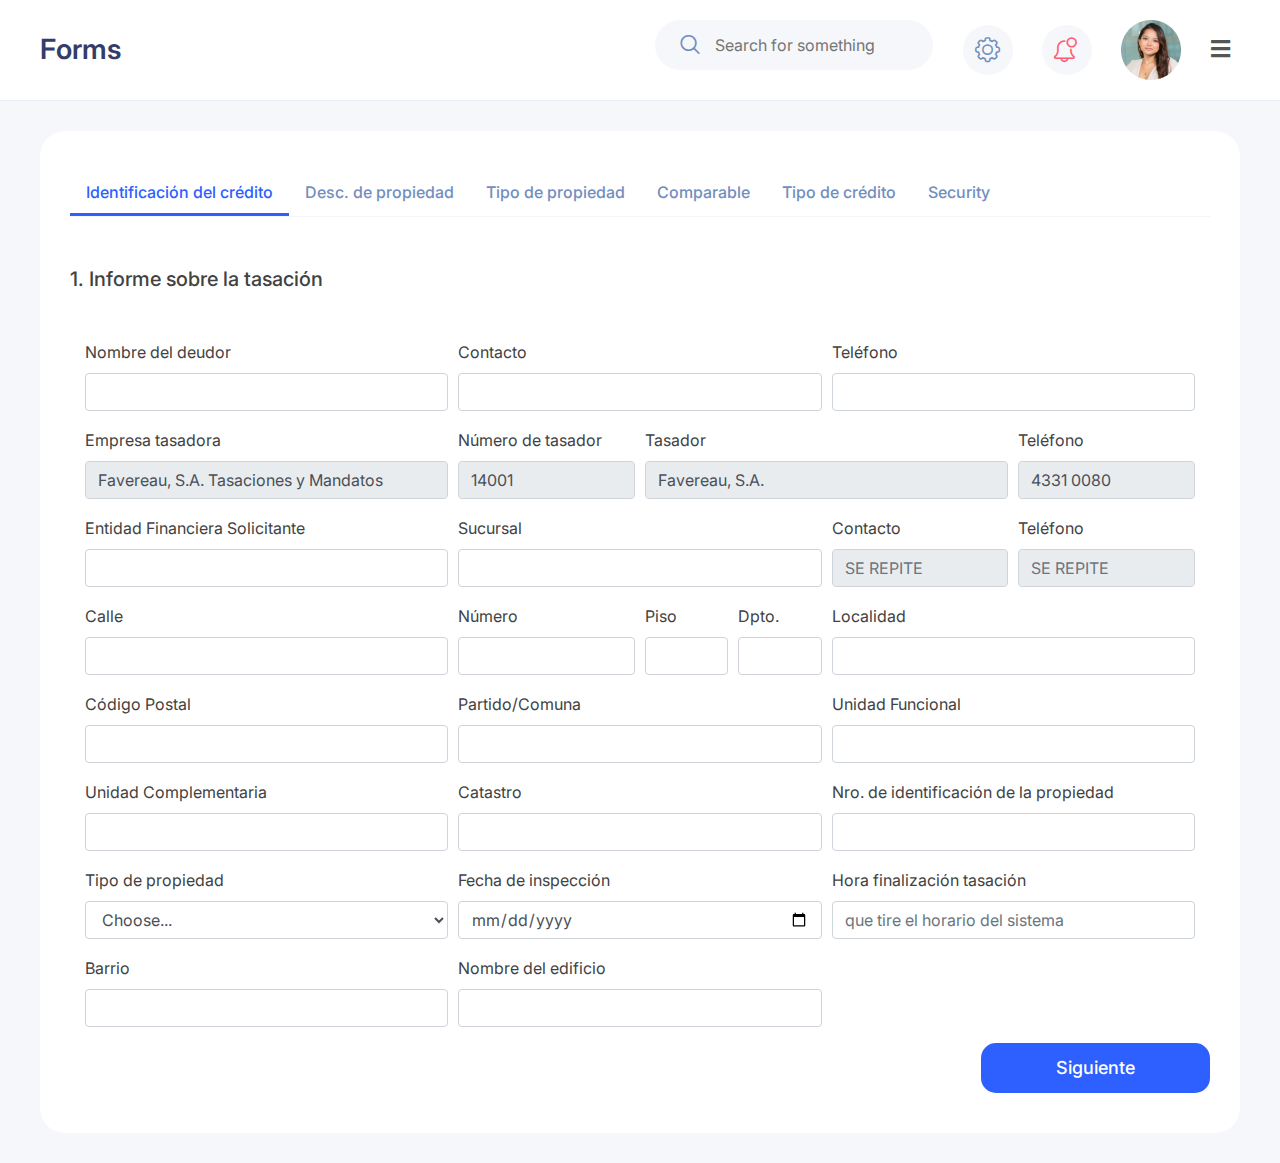
==== forms.html @ 83edbb3b "first commit" ====
<!DOCTYPE html>
<html lang="en">
  <head>
    <meta charset="UTF-8" />
    <meta http-equiv="X-UA-Compatible" content="IE=edge" />
    <meta name="viewport" content="width=device-width, initial-scale=1.0" />
    <title>SoftBank - Html Dashboard</title>
    <!-- favicon -->
    <link rel="shortcut icon" href="images/favicon.png" type="image/x-icon" />
    <!-- google fonts -->
    <link
      href="https://fonts.googleapis.com/css2?family=Inter:wght@400;500;600;700&display=swap"
      rel="stylesheet"
    />
    <!-- bootsrtap css -->
    <link rel="stylesheet" href="css/bootstrap.min.css" />
    <!-- all css -->
    <link rel="stylesheet" href="css/all.css" />
    <!-- flaticon css -->
    <link rel="stylesheet" href="css/flaticon.css" />
    <!-- slick css -->
    <link rel="stylesheet" href="css/slick.css" />
    <!-- style css -->
    <link rel="stylesheet" href="css/style.css" />
    <!-- dark css -->
    <link rel="stylesheet" href="css/dark-mode.css" />
    <!-- responsive fonts -->
    <link rel="stylesheet" href="css/responsive.css" />
  </head>
  <body>
    <!-- left-sidebar start -->
    <aside>
      <div class="left-sidebar">
        <div class="logo-area">
          <div class="main-logo">
            <a href="index.html"
              ><img src="images/soft-bank.png" alt="images"
            /></a>
          </div>
        </div>
        <div class="sidebar-menu">
          <ul>
            <li>
              <a href="index.html">
                <i class="flaticon-home"></i>
                <span>Dashboard</span>
              </a>
            </li>
            <li>
              <a href="transaction.html">
                <i class="flaticon-money-transfer"></i>
                <span>Transactions</span>
              </a>
            </li>
            <li>
              <a href="account.html">
                <i class="flaticon-user"></i>
                <span>Accounts</span>
              </a>
            </li>
            <li>
              <a href="investment.html">
                <i class="flaticon-economic-investment"></i>
                <span>Investments</span>
              </a>
            </li>
            <li>
              <a href="credit-card.html">
                <i class="flaticon-credit-card"></i>
                <span>Credit Cards</span>
              </a>
            </li>
            <li>
              <a href="loan.html">
                <i class="flaticon-loan"></i>
                <span>Loans</span>
              </a>
            </li>
            <li>
              <a href="service.html">
                <i class="flaticon-service"></i>
                <span>Services</span>
              </a>
            </li>
            <li>
              <a href="#">
                <i class="flaticon-econometrics"></i>
                <span>My Privileges</span>
              </a>
            </li>
            <li class="active">
              <a href="#">
                <i class="flaticon-loan"></i>
                <span>Forms</span>
              </a>
            </li>
            <li>
              <a href="setting.html">
                <i class="flaticon-settings"></i>
                <span>Setting</span>
              </a>
            </li>
          </ul>
        </div>
      </div>
    </aside>
    <!-- left-sidebar end -->
    <!-- top-bar start -->
    <header>
      <div class="top-area">
        <div class="container-fluid">
          <div class="row">
            <div class="col-lg-6 col-md-3">
              <div class="top-heading">
                <h2>Forms</h2>
              </div>
            </div>
            <div class="col-lg-3 col-md-4">
              <div class="search-bar">
                <form action="#">
                  <button><i class="flaticon-magnifying-glass"></i></button>
                  <input type="text" placeholder="Search for something" />
                </form>
              </div>
            </div>
            <div class="col-lg-3 col-md-6">
              <div class="settings">
                <a href="#">
                  <i class="flaticon-settings-1"></i>
                </a>
              </div>
              <div class="notofication">
                <a href="#">
                  <i class="flaticon-notification"></i>
                </a>
              </div>
              <div class="profile">
                <a href="#">
                  <img src="images/profile.png" alt="images" />
                </a>
              </div>
            </div>
          </div>
        </div>
        <div class="toogle-bar">
          <span id="toggle"><i class="fas fa-bars"></i></span>
        </div>
      </div>
    </header>
    <!-- top-bar end -->
    <!-- main-content start -->
    <div class="main-content">
      <div class="setting-content">
        <div class="container-fluid">
          <div class="row">
            <div class="col-lg-12">
              <div class="settings-tab">
                <ul class="nav nav-pills" id="pills-tab" role="tablist">
                  <li class="nav-item" role="presentation">
                    <a
                      class="nav-link active"
                      id="credit-identification-tab"
                      data-toggle="pill"
                      href="#credit-identification"
                      role="tab"
                      aria-controls="credit-identification"
                      aria-selected="true"
                      >Identificación del crédito</a
                    >
                  </li>
                  <li class="nav-item" role="presentation">
                    <a
                      class="nav-link"
                      id="property-desc-tab"
                      data-toggle="pill"
                      href="#property-desc"
                      role="tab"
                      aria-controls="property-desc"
                      aria-selected="false"
                      >Desc. de propiedad</a
                    >
                  </li>
                  <li class="nav-item" role="presentation">
                    <a
                      class="nav-link"
                      id="property-type-tab"
                      data-toggle="pill"
                      href="#property-type"
                      role="tab"
                      aria-controls="property-type"
                      aria-selected="false"
                      >Tipo de propiedad</a
                    >
                  </li>
                  <li class="nav-item" role="presentation">
                    <a
                      class="nav-link"
                      id="comparable-tab"
                      data-toggle="pill"
                      href="#comparable"
                      role="tab"
                      aria-controls="comparable"
                      aria-selected="false"
                      >Comparable</a
                    >
                  </li>
                  <li class="nav-item" role="presentation">
                    <a
                      class="nav-link"
                      id="credit-type-tab"
                      data-toggle="pill"
                      href="#credit-type"
                      role="tab"
                      aria-controls="credit-type"
                      aria-selected="false"
                      >Tipo de crédito</a
                    >
                  </li>
                  <li class="nav-item" role="presentation">
                    <a
                      class="nav-link"
                      id="security-tab"
                      data-toggle="pill"
                      href="#security"
                      role="tab"
                      aria-controls="security"
                      aria-selected="false"
                      >Security</a
                    >
                  </li>
                </ul>
                <!-- <div class="tab-content" id="pills-tabContent">
                  <form>
                   

                  
                  </form> -->
                <!-- </div> -->
                <div class="tab-content" id="pills-tabContent">
                  <!-- PRIMERO -->
                  <div
                    class="tab-pane fade show active"
                    id="credit-identification"
                    role="tabpanel"
                    aria-labelledby="credit-identification-tab"
                  >
                    <section>
                      <h5 class="text-sm-left">1. Informe sobre la tasación</h5>
                      <div class="container mt-5">
                        <div class="form-row">
                          <div class="form-group col-md-4">
                            <label for="nombreDeudor">Nombre del deudor</label>
                            <input
                              type="text"
                              class="form-control"
                              id="nombreDeudor"
                              placeholder=""
                            />
                          </div>
                          <div class="form-group col-md-4">
                            <label for="contactoDeudor">Contacto</label>
                            <input
                              type="text"
                              class="form-control"
                              id="contactoDeudor"
                              placeholder=""
                            />
                          </div>
                          <div class="form-group col-md-4">
                            <label for="telefonoDeudor">Teléfono</label>
                            <input
                              type="text"
                              class="form-control"
                              id="telefonoDeudor"
                              placeholder=""
                            />
                          </div>
                        </div>
                        <div class="form-row">
                          <div class="form-group col-md-4">
                            <label for="empresaTasadora"
                              >Empresa tasadora</label
                            >
                            <input
                              type="text"
                              class="form-control"
                              id="empresaTasadora"
                              value="Favereau, S.A. Tasaciones y Mandatos"
                              readonly
                            />
                          </div>
                          <div class="form-group col-md-2">
                            <label for="numeroTasador">Número de tasador</label>
                            <input
                              type="text"
                              class="form-control"
                              id="numeroTasador"
                              value="14001"
                              readonly
                            />
                          </div>
                          <div class="form-group col-md-4">
                            <label for="tasador">Tasador</label>
                            <input
                              type="text"
                              class="form-control"
                              id="tasador"
                              value="Favereau, S.A."
                              readonly
                            />
                          </div>
                          <div class="form-group col-md-2">
                            <label for="telefonoTasador">Teléfono</label>
                            <input
                              type="text"
                              class="form-control"
                              id="telefonoTasador"
                              value="4331 0080"
                              readonly
                            />
                          </div>
                        </div>
                        <div class="form-row">
                          <div class="form-group col-md-4">
                            <label for="entidadFinanciera"
                              >Entidad Financiera Solicitante</label
                            >
                            <input
                              type="text"
                              class="form-control"
                              id="entidadFinanciera"
                              placeholder=""
                            />
                          </div>
                          <div class="form-group col-md-4">
                            <label for="sucursal">Sucursal</label>
                            <input
                              type="text"
                              class="form-control"
                              id="sucursal"
                              placeholder=""
                            />
                          </div>
                          <div class="form-group col-md-2">
                            <label for="contactoSucursal">Contacto</label>
                            <input
                              type="text"
                              class="form-control"
                              id="contactoSucursal"
                              placeholder="SE REPITE"
                              readonly
                            />
                          </div>
                          <div class="form-group col-md-2">
                            <label for="telefonoSucursal">Teléfono</label>
                            <input
                              type="text"
                              class="form-control"
                              id="telefonoSucursal"
                              placeholder="SE REPITE"
                              readonly
                            />
                          </div>
                        </div>
                        <div class="form-row">
                          <div class="form-group col-md-4">
                            <label for="calle">Calle</label>
                            <input
                              type="text"
                              class="form-control"
                              id="calle"
                              placeholder=""
                            />
                          </div>
                          <div class="form-group col-md-2">
                            <label for="numero">Número</label>
                            <input
                              type="text"
                              class="form-control"
                              id="numero"
                              placeholder=""
                            />
                          </div>
                          <div class="form-group col-md-1">
                            <label for="piso">Piso</label>
                            <input
                              type="text"
                              class="form-control"
                              id="piso"
                              placeholder=""
                            />
                          </div>
                          <div class="form-group col-md-1">
                            <label for="dpto">Dpto.</label>
                            <input
                              type="text"
                              class="form-control"
                              id="dpto"
                              placeholder=""
                            />
                          </div>
                          <div class="form-group col-md-4">
                            <label for="localidad">Localidad</label>
                            <input
                              type="text"
                              class="form-control"
                              id="localidad"
                              placeholder=""
                            />
                          </div>
                        </div>
                        <div class="form-row">
                          <div class="form-group col-md-4">
                            <label for="codigoPostal">Código Postal</label>
                            <input
                              type="text"
                              class="form-control"
                              id="codigoPostal"
                              placeholder=""
                            />
                          </div>
                          <div class="form-group col-md-4">
                            <label for="partido">Partido/Comuna</label>
                            <input
                              type="text"
                              class="form-control"
                              id="partido"
                              placeholder=""
                            />
                          </div>
                          <div class="form-group col-md-4">
                            <label for="unidadFuncional"
                              >Unidad Funcional</label
                            >
                            <input
                              type="text"
                              class="form-control"
                              id="unidadFuncional"
                              placeholder=""
                            />
                          </div>
                        </div>
                        <div class="form-row">
                          <div class="form-group col-md-4">
                            <label for="unidadComplementaria"
                              >Unidad Complementaria</label
                            >
                            <input
                              type="text"
                              class="form-control"
                              id="unidadComplementaria"
                              placeholder=""
                            />
                          </div>
                          <div class="form-group col-md-4">
                            <label for="catastro">Catastro</label>
                            <input
                              type="text"
                              class="form-control"
                              id="catastro"
                              placeholder=""
                            />
                          </div>
                          <div class="form-group col-md-4">
                            <label for="idPropiedad"
                              >Nro. de identificación de la propiedad</label
                            >
                            <input
                              type="text"
                              class="form-control"
                              id="idPropiedad"
                              placeholder=""
                            />
                          </div>
                        </div>
                        <div class="form-row">
                          <div class="form-group col-md-4">
                            <label for="tipoPropiedad">Tipo de propiedad</label>
                            <select id="tipoPropiedad" class="form-control">
                              <option selected>Choose...</option>
                              <option>...</option>
                            </select>
                          </div>
                          <div class="form-group col-md-4">
                            <label for="fechaInspeccion"
                              >Fecha de inspección</label
                            >
                            <input
                              type="date"
                              class="form-control"
                              id="fechaInspeccion"
                            />
                          </div>
                          <div class="form-group col-md-4">
                            <label for="horaTasacion"
                              >Hora finalización tasación</label
                            >
                            <input
                              type="text"
                              class="form-control"
                              id="horaTasacion"
                              placeholder="que tire el horario del sistema"
                            />
                          </div>
                        </div>
                        <div class="form-row">
                          <div class="form-group col-md-4">
                            <label for="barrio">Barrio</label>
                            <input
                              type="text"
                              class="form-control"
                              id="barrio"
                              placeholder=""
                            />
                          </div>
                          <div class="form-group col-md-4">
                            <label for="nombreEdificio"
                              >Nombre del edificio</label
                            >
                            <input
                              type="text"
                              class="form-control"
                              id="nombreEdificio"
                              placeholder=""
                            />
                          </div>
                        </div>
                      </div>
                    </section>
                    <div class="save-button">
                      <button
                        type="button"
                        onclick="goToNextTab('property-desc')"
                      >
                        Siguiente
                      </button>
                    </div>
                  </div>

                  <!-- SEGUNDA -->
                  <div
                    class="tab-pane fade"
                    id="property-desc"
                    role="tabpanel"
                    aria-labelledby="property-desc-tab"
                  >
                    <section>
                      <div>
                        <h5 class="text-sm-left">
                          2. Descripción de la propiedad
                        </h5>
                        <div class="form-row">
                          <div class="form-group col-md-4">
                            <label for="tipoConstruccion"
                              >Tipo de construcción</label
                            >
                            <select id="tipoConstruccion" class="form-control">
                              <option selected>Choose...</option>
                              <option>...</option>
                            </select>
                          </div>
                          <div class="form-group col-md-4">
                            <label for="espacioHabitable"
                              >Espacio habitable</label
                            >
                            <input
                              type="text"
                              class="form-control"
                              id="espacioHabitable"
                              placeholder="SALE DEL FORMU"
                            />
                          </div>
                          <div class="form-group col-md-4">
                            <label for="anioConstruccion"
                              >Año de construcción</label
                            >
                            <input
                              type="text"
                              class="form-control"
                              id="anioConstruccion"
                              placeholder="SALE DEL FORMU"
                            />
                          </div>
                        </div>
                        <div class="form-row">
                          <div class="form-group col-md-4">
                            <label for="calidadUbicacion"
                              >Calidad de ubicación</label
                            >
                            <select id="calidadUbicacion" class="form-control">
                              <option selected>Choose...</option>
                              <option>...</option>
                            </select>
                          </div>
                          <div class="form-group col-md-4">
                            <label for="valorComercial">Valor comercial</label>
                            <input
                              type="text"
                              class="form-control"
                              id="valorComercial"
                              placeholder=""
                            />
                          </div>
                          <div class="form-group col-md-4">
                            <label for="impuestosMensuales"
                              >Promedio de impuestos inmobiliarios
                              mensuales</label
                            >
                            <input
                              type="text"
                              class="form-control"
                              id="impuestosMensuales"
                              placeholder=""
                            />
                          </div>
                        </div>
                        <div class="form-row">
                          <div class="form-group col-md-4">
                            <label for="tipoTecho">Tipo de techo</label>
                            <select id="tipoTecho" class="form-control">
                              <option selected>Choose...</option>
                              <option>...</option>
                            </select>
                          </div>
                          <div class="form-group col-md-2">
                            <label for="orientacion">Orientación</label>
                            <select id="orientacion" class="form-control">
                              <option selected>Choose...</option>
                              <option>...</option>
                            </select>
                          </div>
                          <div class="form-group col-md-2">
                            <label for="luminosidad">Luminosidad</label>
                            <select id="luminosidad" class="form-control">
                              <option selected>Choose...</option>
                              <option>...</option>
                            </select>
                          </div>
                          <div class="form-group col-md-4">
                            <label for="calidadConstruccion"
                              >Calidad de construcción</label
                            >
                            <input
                              type="text"
                              class="form-control"
                              id="calidadConstruccion"
                              placeholder=""
                            />
                          </div>
                        </div>
                        <div class="form-row">
                          <div class="form-group col-md-4">
                            <label for="estadoMantenimiento"
                              >Estado de mantenimiento</label
                            >
                            <input
                              type="text"
                              class="form-control"
                              id="estadoMantenimiento"
                              placeholder="SALE DEL FORMU"
                            />
                          </div>
                          <div class="form-group col-md-4">
                            <label for="detallesTerminacion"
                              >Detalles de terminación</label
                            >
                            <input
                              type="text"
                              class="form-control"
                              id="detallesTerminacion"
                              placeholder=""
                            />
                          </div>
                          <div class="form-group col-md-4">
                            <label for="estacionamiento">Estacionamiento</label>
                            <input
                              type="text"
                              class="form-control"
                              id="estacionamiento"
                              placeholder=""
                            />
                          </div>
                        </div>
                        <div class="form-row">
                          <div class="form-group col-md-4">
                            <label for="espaciosComerciales"
                              >Espacios comerciales</label
                            >
                            <select
                              id="espaciosComerciales"
                              class="form-control"
                            >
                              <option selected>Si</option>
                              <option>No</option>
                            </select>
                          </div>
                          <div class="form-group col-md-8">
                            <label for="descripcion">Descripción</label>
                            <input
                              type="text"
                              class="form-control"
                              id="descripcion"
                              placeholder=""
                            />
                          </div>
                        </div>
                        <div class="form-row">
                          <div class="form-group col-md-4">
                            <label>Ambientes</label>
                            <div class="form-check">
                              <input
                                class="form-check-input"
                                type="checkbox"
                                id="living"
                              />
                              <label class="form-check-label" for="living"
                                >Living</label
                              >
                            </div>
                            <div class="form-check">
                              <input
                                class="form-check-input"
                                type="checkbox"
                                id="comedor"
                              />
                              <label class="form-check-label" for="comedor"
                                >Comedor</label
                              >
                            </div>
                            <div class="form-check">
                              <input
                                class="form-check-input"
                                type="checkbox"
                                id="livingComedor"
                              />
                              <label
                                class="form-check-label"
                                for="livingComedor"
                                >Living-Comedor</label
                              >
                            </div>
                            <div class="form-check">
                              <input
                                class="form-check-input"
                                type="checkbox"
                                id="cocina"
                              />
                              <label class="form-check-label" for="cocina"
                                >Cocina</label
                              >
                            </div>
                            <div class="form-check">
                              <input
                                class="form-check-input"
                                type="checkbox"
                                id="escritorio"
                              />
                              <label class="form-check-label" for="escritorio"
                                >Escritorio</label
                              >
                            </div>
                            <div class="form-check">
                              <input
                                class="form-check-input"
                                type="checkbox"
                                id="estarIntimo"
                              />
                              <label class="form-check-label" for="estarIntimo"
                                >Estar íntimo</label
                              >
                            </div>
                            <div class="form-check">
                              <input
                                class="form-check-input"
                                type="checkbox"
                                id="playRoom"
                              />
                              <label class="form-check-label" for="playRoom"
                                >Play room</label
                              >
                            </div>
                            <div class="form-check">
                              <input
                                class="form-check-input"
                                type="checkbox"
                                id="lavadero"
                              />
                              <label class="form-check-label" for="lavadero"
                                >Lavadero</label
                              >
                            </div>
                            <div class="form-check">
                              <input
                                class="form-check-input"
                                type="checkbox"
                                id="bano"
                              />
                              <label class="form-check-label" for="bano"
                                >Baño</label
                              >
                            </div>
                            <div class="form-check">
                              <input
                                class="form-check-input"
                                type="checkbox"
                                id="toilette"
                              />
                              <label class="form-check-label" for="toilette"
                                >Toilette</label
                              >
                            </div>
                            <div class="form-check">
                              <input
                                class="form-check-input"
                                type="checkbox"
                                id="dormServicio"
                              />
                              <label class="form-check-label" for="dormServicio"
                                >Dorm. Serv.</label
                              >
                            </div>
                            <div class="form-check">
                              <input
                                class="form-check-input"
                                type="checkbox"
                                id="banoServicio"
                              />
                              <label class="form-check-label" for="banoServicio"
                                >Baño Servicio</label
                              >
                            </div>
                            <div class="form-check">
                              <input
                                class="form-check-input"
                                type="checkbox"
                                id="dormitorios"
                              />
                              <label class="form-check-label" for="dormitorios"
                                >Dormitorios</label
                              >
                            </div>
                            <div class="form-check">
                              <input
                                class="form-check-input"
                                type="checkbox"
                                id="suite"
                              />
                              <label class="form-check-label" for="suite"
                                >Suite</label
                              >
                            </div>
                            <div class="form-check">
                              <input
                                class="form-check-input"
                                type="checkbox"
                                id="suiteVestidor"
                              />
                              <label
                                class="form-check-label"
                                for="suiteVestidor"
                                >Suite y Vestidor</label
                              >
                            </div>
                            <div class="form-check">
                              <input
                                class="form-check-input"
                                type="checkbox"
                                id="dormVestidor"
                              />
                              <label class="form-check-label" for="dormVestidor"
                                >Dormit. y Vest.</label
                              >
                            </div>
                            <div class="form-check">
                              <input
                                class="form-check-input"
                                type="checkbox"
                                id="otro"
                              />
                              <label class="form-check-label" for="otro"
                                >Otro</label
                              >
                            </div>
                            <div class="form-check">
                              <input
                                class="form-check-input"
                                type="checkbox"
                                id="totalCuartos"
                              />
                              <label class="form-check-label" for="totalCuartos"
                                >Total cuartos</label
                              >
                            </div>
                            <div class="form-check">
                              <input
                                class="form-check-input"
                                type="checkbox"
                                id="terraza"
                              />
                              <label class="form-check-label" for="terraza"
                                >Terraza</label
                              >
                            </div>
                            <div class="form-check">
                              <input
                                class="form-check-input"
                                type="checkbox"
                                id="balcon"
                              />
                              <label class="form-check-label" for="balcon"
                                >Balcón</label
                              >
                            </div>
                            <div class="form-check">
                              <input
                                class="form-check-input"
                                type="checkbox"
                                id="patio"
                              />
                              <label class="form-check-label" for="patio"
                                >Patio</label
                              >
                            </div>
                            <div class="form-check">
                              <input
                                class="form-check-input"
                                type="checkbox"
                                id="palierPrivado"
                              />
                              <label
                                class="form-check-label"
                                for="palierPrivado"
                                >Palier privado</label
                              >
                            </div>
                          </div>

                          <div class="form-group col-md-4">
                            <label>Servicios</label>
                            <div class="form-group">
                              <label for="calefaccion">Calefacción</label>
                              <select id="calefaccion" class="form-control">
                                <option selected>Choose...</option>
                                <option>...</option>
                              </select>
                            </div>
                            <div class="form-group">
                              <label for="aireAcondicionado"
                                >Aire Acondicionado</label
                              >
                              <select
                                id="aireAcondicionado"
                                class="form-control"
                              >
                                <option selected>Choose...</option>
                                <option>...</option>
                              </select>
                            </div>
                            <div class="form-group">
                              <label for="aguaCaliente">Agua Caliente</label>
                              <select id="aguaCaliente" class="form-control">
                                <option selected>Choose...</option>
                                <option>...</option>
                              </select>
                            </div>
                            <div class="form-group">
                              <label for="vidaUtil"
                                >Vida útil de la propiedad</label
                              >
                              <select id="vidaUtil" class="form-control">
                                <option selected>10 años</option>
                                <option>...</option>
                              </select>
                            </div>
                            <div class="form-group">
                              <label for="vidaRemanente">Vida remanente</label>
                              <select id="vidaRemanente" class="form-control">
                                <option selected>100 años</option>
                                <option>...</option>
                              </select>
                            </div>
                            <div class="form-group">
                              <label for="habitabilidadInmueble"
                                >Habitabilidad del inmueble</label
                              >
                              <select
                                id="habitabilidadInmueble"
                                class="form-control"
                              >
                                <option selected>Si</option>
                                <option>No</option>
                              </select>
                            </div>
                          </div>

                          <div class="form-group col-md-4">
                            <label>Comodidades</label>
                            <div class="form-group">
                              <label for="dobleCirculacion"
                                >Doble circulación</label
                              >
                              <select
                                id="dobleCirculacion"
                                class="form-control"
                              >
                                <option selected>Si</option>
                                <option>No</option>
                              </select>
                            </div>
                            <div class="form-group">
                              <label for="sauna">Sauna</label>
                              <select id="sauna" class="form-control">
                                <option selected>Si</option>
                                <option>No</option>
                              </select>
                            </div>
                            <div class="form-group">
                              <label for="piscina">Piscina</label>
                              <select id="piscina" class="form-control">
                                <option selected>Si</option>
                                <option>No</option>
                              </select>
                            </div>
                            <div class="form-group">
                              <label for="bauleraDeposito"
                                >Baulera / Depósito</label
                              >
                              <select id="bauleraDeposito" class="form-control">
                                <option selected>Si</option>
                                <option>No</option>
                              </select>
                            </div>
                            <div class="form-group">
                              <label for="grupoElectrogeno"
                                >Grupo electrógeno</label
                              >
                              <select
                                id="grupoElectrogeno"
                                class="form-control"
                              >
                                <option selected>Si</option>
                                <option>No</option>
                              </select>
                            </div>
                            <div class="form-group">
                              <label for="otros">Otros</label>
                              <input
                                type="text"
                                class="form-control"
                                id="otros"
                              />
                            </div>
                            <div class="form-group">
                              <label for="cocheraUF">Cochera UF Nro.</label>
                              <input
                                type="text"
                                class="form-control"
                                id="cocheraUF"
                              />
                            </div>
                            <div class="form-group">
                              <label for="bauleraUF">Baulera UF Nro.</label>
                              <input
                                type="text"
                                class="form-control"
                                id="bauleraUF"
                              />
                            </div>
                          </div>
                        </div>
                        <div class="form-row">
                          <div class="form-group col-md-4">
                            <label for="caracteristicasAdicionales"
                              >Características adicionales</label
                            >
                            <textarea
                              class="form-control"
                              id="caracteristicasAdicionales"
                              rows="3"
                            ></textarea>
                          </div>
                          <div class="form-group col-md-4">
                            <label for="caracteristicasAdversas"
                              >Características adversas / deficiencias</label
                            >
                            <textarea
                              class="form-control"
                              id="caracteristicasAdversas"
                              rows="3"
                            ></textarea>
                          </div>
                          <div class="form-group">
                            <label for="cantidadPlantas"
                              >Cantidad de plantas de la propiedad</label
                            >
                            <select id="cantidadPlantas" class="form-control">
                              <option selected>1</option>
                              <option>...</option>
                            </select>
                          </div>
                        </div>
                        <div class="form-group col-md-4">
                          <label for="observaciones"
                            >Observaciones sobre su estado de
                            conservación</label
                          >
                          <textarea
                            class="form-control"
                            id="observaciones"
                            rows="3"
                            style="background-color: yellow"
                          ></textarea>
                        </div>
                      </div>
                      <div class="form-group">
                        <label for="mejorasPrevias"
                          >Breve descripción de mejoras previas (si las
                          hubiera)</label
                        >
                        <textarea
                          class="form-control"
                          id="mejorasPrevias"
                          rows="3"
                        ></textarea>
                      </div>
                    </section>
                    <div class="save-button">
                      <button
                        type="button"
                        onclick="goToNextTab('property-desc')"
                      >
                        Siguiente
                      </button>
                    </div>
                  </div>
                  <!-- TERCERA -->
                  <div
                    class="tab-pane fade"
                    id="property-type"
                    role="tabpanel"
                    aria-labelledby="property-type-tab"
                  >
                    <div class="security-setting">
                      <div class="row">
                        <section>
                          <h5>
                            3. Descripción del edificio de departamento / Barrio
                            Privado (Si correspondiere)
                          </h5>
                          <div class="container mt-5">
                            <div class="form-row">
                              <div class="form-group col-md-4">
                                <label for="nombreDeudor"
                                  >Cantidad de Unidades</label
                                >
                                <input
                                  type="text"
                                  class="form-control"
                                  id="unitQuantity"
                                  placeholder=""
                                />
                              </div>
                              <div class="form-group col-md-4">
                                <label for="contactoDeudor"
                                  >Mantenimiento del área común</label
                                >
                                <input
                                  type="text"
                                  class="form-control"
                                  id="contactoDeudor"
                                  placeholder=""
                                />
                              </div>
                              <div class="form-group col-md-4">
                                <label for="telefonoDeudor"
                                  >Estado de las áreas comunes</label
                                >
                                <input
                                  type="text"
                                  class="form-control"
                                  id="telefonoDeudor"
                                  placeholder=""
                                />
                              </div>
                            </div>
                            <div class="form-row">
                              <div class="form-group col-md-4">
                                <label for="empresaTasadora"
                                  >Promedio mensual de expensas</label
                                >
                                <input
                                  type="text"
                                  class="form-control"
                                  id="empresaTasadora"
                                  value="Favereau, S.A. Tasaciones y Mandatos"
                                  readonly
                                />
                              </div>
                              <div class="form-group col-md-2">
                                <label for="numeroTasador"
                                  >Porcentual de expensas</label
                                >
                                <input
                                  type="text"
                                  class="form-control"
                                  id="numeroTasador"
                                  value="14001"
                                  readonly
                                />
                              </div>
                              <div class="form-group col-md-4">
                                <label for="tasador"
                                  >Gastos comunes pendientes de
                                  realización</label
                                >
                                <input
                                  type="text"
                                  class="form-control"
                                  id="tasador"
                                  value="Favereau, S.A."
                                  readonly
                                />
                              </div>
                              <div class="form-group col-md-2">
                                <label for="telefonoTasador"
                                  >Gastos importantes presupuestados</label
                                >
                                <input
                                  type="text"
                                  class="form-control"
                                  id="telefonoTasador"
                                  value="4331 0080"
                                  readonly
                                />
                              </div>
                            </div>
                            <div class="form-row">
                              <div class="form-group col-md-4">
                                <label for="entidadFinanciera"
                                  >Tiene Estacionamiento</label
                                >
                                <input
                                  type="text"
                                  class="form-control"
                                  id="entidadFinanciera"
                                  placeholder=""
                                />
                              </div>
                              <div class="form-group col-md-4">
                                <label for="sucursal">Cantidad de pisos</label>
                                <input
                                  type="text"
                                  class="form-control"
                                  id="sucursal"
                                  placeholder=""
                                />
                              </div>
                              <div class="form-group col-md-2">
                                <label for="contactoSucursal">Ascensor</label>
                                <input
                                  type="text"
                                  class="form-control"
                                  id="contactoSucursal"
                                  placeholder="SE REPITE"
                                  readonly
                                />
                              </div>
                              <div class="form-group col-md-2">
                                <label for="telefonoSucursal"></label>
                                <input
                                  type="text"
                                  class="form-control"
                                  id="telefonoSucursal"
                                  placeholder="SE REPITE"
                                  readonly
                                />
                              </div>
                            </div>
                            <div class="form-row">
                              <div class="form-group col-md-4">
                                <label for="calle"
                                  >Cantidad de ascensores</label
                                >
                                <input
                                  type="text"
                                  class="form-control"
                                  id="calle"
                                  placeholder=""
                                />
                                <div class="form-group">
                                  <label for="mejorasPrevias"
                                    >Breve descripción de mejoras previas (si
                                    las hubiera)</label
                                  >
                                  <textarea
                                    class="form-control"
                                    id="mejorasPrevias"
                                    rows="3"
                                  ></textarea>
                                </div>
                              </div>

                              <div class="form-group">
                                <label for="numero">Vigilancia</label>
                                <input
                                  type="text"
                                  class="form-control"
                                  id="numero"
                                  placeholder=""
                                />
                              </div>
                            </div>
                          </div>
                        </section>
                        <section>
                          <h5>4. Descripción del terreno</h5>
                          <div class="container mt-5">
                            <div class="form-row">
                              <div class="form-group col-md-4">
                                <label for="nombreDeudor"
                                  >Tipo / Designación de zonificación</label
                                >
                                <input
                                  type="text"
                                  class="form-control"
                                  id="unitQuantity"
                                  placeholder=""
                                />
                              </div>
                              <div class="form-group col-md-4">
                                <label for="contactoDeudor"
                                  >Autoridad de contralor</label
                                >
                                <input
                                  type="text"
                                  class="form-control"
                                  id="contactoDeudor"
                                  placeholder=""
                                />
                              </div>
                              <div class="form-group col-md-4">
                                <label for="telefonoDeudor"
                                  >Año de construcción</label
                                >
                                <input
                                  type="text"
                                  class="form-control"
                                  id="telefonoDeudor"
                                  placeholder=""
                                />
                              </div>
                            </div>
                            <div class="form-row">
                              <div class="form-group col-md-4">
                                <label for="empresaTasadora">Topografia</label>
                                <input
                                  type="text"
                                  class="form-control"
                                  id="empresaTasadora"
                                  value="Favereau, S.A. Tasaciones y Mandatos"
                                  readonly
                                />
                              </div>
                              <div class="form-group col-md-2">
                                <label for="numeroTasador">Forma</label>
                                <input
                                  type="text"
                                  class="form-control"
                                  id="numeroTasador"
                                  value="14001"
                                  readonly
                                />
                              </div>
                              <div class="form-group col-md-4">
                                <label for="tasador"
                                  >Dimensiones perimerales</label
                                >
                                <input
                                  type="text"
                                  class="form-control"
                                  id="tasador"
                                  value="Favereau, S.A."
                                  readonly
                                />
                              </div>
                              <div class="form-group col-md-2">
                                <label for="telefonoTasador">Vista</label>
                                <input
                                  type="text"
                                  class="form-control"
                                  id="telefonoTasador"
                                  value="4331 0080"
                                  readonly
                                />
                              </div>
                            </div>
                            <div class="form-row">
                              <div class="form-group col-md-4">
                                <label for="entidadFinanciera">Desague</label>
                                <input
                                  type="text"
                                  class="form-control"
                                  id="entidadFinanciera"
                                  placeholder=""
                                />
                              </div>
                              <div class="form-group col-md-4">
                                <label for="sucursal"
                                  >Riesgo de inundación</label
                                >
                                <input
                                  type="text"
                                  class="form-control"
                                  id="sucursal"
                                  placeholder=""
                                />
                              </div>
                              <div class="form-group col-md-2">
                                <label for="contactoSucursal"
                                  >Tipo de techo</label
                                >
                                <input
                                  type="text"
                                  class="form-control"
                                  id="contactoSucursal"
                                  placeholder="SE REPITE"
                                  readonly
                                />
                              </div>
                              <div class="form-group col-md-2">
                                <label for="telefonoSucursal">Terreno</label>
                                <input
                                  type="text"
                                  class="form-control"
                                  id="telefonoSucursal"
                                  placeholder="SE REPITE"
                                  readonly
                                />
                              </div>
                            </div>
                            <h5>Servicios</h5>
                            <div class="form-row">
                              <div class="form-group col-md-3">
                                <label for="electricidad">Electricidad</label>
                                <select class="form-control" id="electricidad">
                                  <option value="option1">Opción 1</option>
                                  <option value="option2">Opción 2</option>
                                  <option value="option3">Opción 3</option>
                                </select>
                              </div>
                              <div class="form-group col-md-3">
                                <label for="gas">Gas</label>
                                <select class="form-control" id="gas">
                                  <option value="option1">Opción 1</option>
                                  <option value="option2">Opción 2</option>
                                  <option value="option3">Opción 3</option>
                                </select>
                              </div>
                              <div class="form-group col-md-3">
                                <label for="telefono">Teléfono</label>
                                <select class="form-control" id="telefono">
                                  <option value="option1">Opción 1</option>
                                  <option value="option2">Opción 2</option>
                                  <option value="option3">Opción 3</option>
                                </select>
                              </div>
                              <div class="form-group col-md-3">
                                <label for="electricidad2"
                                  >Electricidad 2</label
                                >
                                <select class="form-control" id="electricidad2">
                                  <option value="option1">Opción 1</option>
                                  <option value="option2">Opción 2</option>
                                  <option value="option3">Opción 3</option>
                                </select>
                              </div>
                            </div>
                            <div class="form-row">
                              <div class="form-group col-md-3">
                                <label for="cloaca">Cloaca</label>
                                <select class="form-control" id="cloaca">
                                  <option value="option1">Opción 1</option>
                                  <option value="option2">Opción 2</option>
                                  <option value="option3">Opción 3</option>
                                </select>
                              </div>
                              <div class="form-group col-md-3">
                                <label for="desaguePluvial"
                                  >Desagüe pluvial</label
                                >
                                <select
                                  class="form-control"
                                  id="desaguePluvial"
                                >
                                  <option value="option1">Opción 1</option>
                                  <option value="option2">Opción 2</option>
                                  <option value="option3">Opción 3</option>
                                </select>
                              </div>
                            </div>
                            <div class="form-group">
                              <label for="mejorasPrevias"
                                >Observaciones sobre el lote</label
                              >
                              <textarea
                                class="form-control"
                                id="mejorasPrevias"
                                rows="3"
                              ></textarea>
                            </div>
                          </div>
                        </section>
                        <section>
                          <h5>5. Descripción del barrio</h5>
                          <div class="container mt-5">
                            <div class="form-row">
                              <div class="form-group col-md-3">
                                <label for="zona">Zona</label>
                                <input
                                  type="text"
                                  class="form-control"
                                  id="zona"
                                  placeholder=""
                                />
                              </div>
                              <div class="form-group col-md-3">
                                <label for="nivelSocioeconomico"
                                  >Nivel socioeconómico</label
                                >
                                <input
                                  type="text"
                                  class="form-control"
                                  id="nivelSocioeconomico"
                                  placeholder=""
                                />
                              </div>
                              <div class="form-group col-md-2">
                                <label for="construido">Construído</label>
                                <input
                                  type="text"
                                  class="form-control"
                                  id="construido"
                                  placeholder=""
                                />
                              </div>
                              <div class="form-group col-md-2">
                                <label for="indiceCrecimiento"
                                  >Índice de crecimiento</label
                                >
                                <input
                                  type="text"
                                  class="form-control"
                                  id="indiceCrecimiento"
                                  value="Favereau, S.A. Tasaciones y Mandatos"
                                  readonly
                                />
                              </div>
                              <div class="form-group col-md-2">
                                <label for="vigilanciaBarrio"
                                  >Vigilancia de barrio</label
                                >
                                <select
                                  class="form-control"
                                  id="vigilanciaBarrio"
                                >
                                  <option value="yes">Si</option>
                                  <option value="no">No</option>
                                </select>
                              </div>
                            </div>
                            <div class="form-row">
                              <div class="form-group col-md-2">
                                <label for="numeroTasador"
                                  >Valores de la propiedad</label
                                >
                                <input
                                  type="text"
                                  class="form-control"
                                  id="numeroTasador"
                                  value="14001"
                                  readonly
                                />
                              </div>
                              <div class="form-group col-md-2">
                                <label for="tasador">Demanda / Oferta</label>
                                <input
                                  type="text"
                                  class="form-control"
                                  id="tasador"
                                  value="Favereau, S.A."
                                  readonly
                                />
                              </div>
                              <div class="form-group col-md-2">
                                <label for="telefonoTasador"
                                  >Tiempo de comercialización en meses</label
                                >
                                <input
                                  type="text"
                                  class="form-control"
                                  id="telefonoTasador"
                                  value="4331 0080"
                                  readonly
                                />
                              </div>
                            </div>
                            <div class="form-row">
                              <div class="form-group col-md-4">
                                <label for="entidadFinanciera">Desague</label>
                                <input
                                  type="text"
                                  class="form-control"
                                  id="entidadFinanciera"
                                  placeholder=""
                                />
                              </div>
                              <div class="form-group col-md-4">
                                <label for="sucursal"
                                  >Riesgo de inundación</label
                                >
                                <input
                                  type="text"
                                  class="form-control"
                                  id="sucursal"
                                  placeholder=""
                                />
                              </div>
                              <div class="form-group col-md-2">
                                <label for="contactoSucursal"
                                  >Tipo de techo</label
                                >
                                <input
                                  type="text"
                                  class="form-control"
                                  id="contactoSucursal"
                                  placeholder="SE REPITE"
                                  readonly
                                />
                              </div>
                              <div class="form-group col-md-2">
                                <label for="telefonoSucursal">Terreno</label>
                                <input
                                  type="text"
                                  class="form-control"
                                  id="telefonoSucursal"
                                  placeholder="SE REPITE"
                                  readonly
                                />
                              </div>
                            </div>
                            <h5>Servicios</h5>
                            <div class="form-row">
                              <div class="form-group col-md-3">
                                <label for="electricidad">Electricidad</label>
                                <select class="form-control" id="electricidad">
                                  <option value="option1">Opción 1</option>
                                  <option value="option2">Opción 2</option>
                                  <option value="option3">Opción 3</option>
                                </select>
                              </div>
                              <div class="form-group col-md-3">
                                <label for="gas">Gas</label>
                                <select class="form-control" id="gas">
                                  <option value="option1">Opción 1</option>
                                  <option value="option2">Opción 2</option>
                                  <option value="option3">Opción 3</option>
                                </select>
                              </div>
                              <div class="form-group col-md-3">
                                <label for="telefono">Teléfono</label>
                                <select class="form-control" id="telefono">
                                  <option value="option1">Opción 1</option>
                                  <option value="option2">Opción 2</option>
                                  <option value="option3">Opción 3</option>
                                </select>
                              </div>
                              <div class="form-group col-md-3">
                                <label for="electricidad2"
                                  >Electricidad 2</label
                                >
                                <select class="form-control" id="electricidad2">
                                  <option value="option1">Opción 1</option>
                                  <option value="option2">Opción 2</option>
                                  <option value="option3">Opción 3</option>
                                </select>
                              </div>
                            </div>
                            <div class="form-row">
                              <div class="form-group col-md-3">
                                <label for="cloaca">Cloaca</label>
                                <select class="form-control" id="cloaca">
                                  <option value="option1">Opción 1</option>
                                  <option value="option2">Opción 2</option>
                                  <option value="option3">Opción 3</option>
                                </select>
                              </div>
                              <div class="form-group col-md-3">
                                <label for="desaguePluvial"
                                  >Desagüe pluvial</label
                                >
                                <select
                                  class="form-control"
                                  id="desaguePluvial"
                                >
                                  <option value="option1">Opción 1</option>
                                  <option value="option2">Opción 2</option>
                                  <option value="option3">Opción 3</option>
                                </select>
                              </div>
                            </div>
                            <div class="form-group">
                              <label for="mejorasPrevias"
                                >Características del barrio</label
                              >
                              <textarea
                                class="form-control"
                                id="mejorasPrevias"
                                rows="3"
                              ></textarea>
                            </div>
                            <div class="form-group">
                              <label for="mejorasPrevias"
                                >Factores que influyen en la comercializacion de
                                las propiedades del barrio (proximidad a lugares
                                de trabajo y entrenimientos, estabilidad del
                                empleo, atractivo del mercado, etc.)</label
                              >
                              <textarea
                                class="form-control"
                                id="mejorasPrevias"
                                rows="3"
                              ></textarea>
                            </div>
                            <div class="form-group">
                              <label for="mejorasPrevias"
                                >Observaciones sobre condiciones del mercado
                                (tendencias de la prop. inmueble, empleo/ppales.
                                empleadores, otros factores que influyen en el
                                valor de los bienes inmuebles.)</label
                              >
                              <textarea
                                class="form-control"
                                id="mejorasPrevias"
                                rows="3"
                              ></textarea>
                            </div>
                          </div>
                        </section>
                      </div>
                      <div class="save-button">
                        <button
                          type="button"
                          onclick="goToNextTab('property-desc')"
                        >
                          Siguiente
                        </button>
                      </div>
                    </div>
                  </div>
                  <!-- CUARTA -->
                  <div
                    class="tab-pane fade"
                    id="comparable"
                    role="tabpanel"
                    aria-labelledby="comparable-tab"
                  >
                    <section class="container mt-5">
                      <h6 class="mb-4">6. Comparables</h6>
                      <section>
                        <h5 class="mb-3">Comparable 1</h5>
                        <form>
                          <div class="form-row">
                            <div class="form-group col-md-3">
                              <label for="precio">Precio</label>
                              <input
                                type="text"
                                class="form-control"
                                id="precio"
                              />
                            </div>
                            <div class="form-group col-md-3">
                              <label for="ventaCotizacion"
                                >Venta o cotización</label
                              >
                              <input
                                type="text"
                                class="form-control"
                                id="ventaCotizacion"
                              />
                            </div>
                            <div class="form-group col-md-3">
                              <label for="tipoPropiedad"
                                >Tipo de propiedad</label
                              >
                              <input
                                type="text"
                                class="form-control"
                                id="tipoPropiedad"
                              />
                            </div>
                            <div class="form-group col-md-3">
                              <label for="fechaVentaCotizacion"
                                >Fecha de venta o cotización</label
                              >
                              <input
                                type="text"
                                class="form-control"
                                id="fechaVentaCotizacion"
                              />
                            </div>
                          </div>
                          <div class="form-row">
                            <div class="form-group col-md-4">
                              <label for="calle">Calle</label>
                              <input
                                type="text"
                                class="form-control"
                                id="calle"
                              />
                            </div>
                            <div class="form-group col-md-1">
                              <label for="numero">Número</label>
                              <input
                                type="text"
                                class="form-control"
                                id="numero"
                              />
                            </div>
                            <div class="form-group col-md-1">
                              <label for="piso">Piso</label>
                              <input
                                type="text"
                                class="form-control"
                                id="piso"
                              />
                            </div>
                            <div class="form-group col-md-2">
                              <label for="departamento">Departamento</label>
                              <input
                                type="text"
                                class="form-control"
                                id="departamento"
                              />
                            </div>
                            <div class="form-group col-md-4">
                              <label for="localidad">Localidad</label>
                              <input
                                type="text"
                                class="form-control"
                                id="localidad"
                              />
                            </div>
                          </div>
                          <div class="form-row">
                            <div class="form-group col-md-2">
                              <label for="codigoPostal">Código postal</label>
                              <input
                                type="text"
                                class="form-control"
                                id="codigoPostal"
                              />
                            </div>
                            <div class="form-group col-md-2">
                              <label for="provincia">Provincia</label>
                              <input
                                type="text"
                                class="form-control"
                                id="provincia"
                              />
                            </div>
                            <div class="form-group col-md-2">
                              <label for="unidadFuncionalNro"
                                >Unidad funcional nro.</label
                              >
                              <input
                                type="text"
                                class="form-control"
                                id="unidadFuncionalNro"
                              />
                            </div>
                            <div class="form-group col-md-2">
                              <label for="nComNro">N com nro.</label>
                              <input
                                type="text"
                                class="form-control"
                                id="nComNro"
                              />
                            </div>
                            <div class="form-group col-md-2">
                              <label for="tipoConstruccion"
                                >Tipo de construcción</label
                              >
                              <input
                                type="text"
                                class="form-control"
                                id="tipoConstruccion"
                              />
                            </div>
                            <div class="form-group col-md-2">
                              <label for="areaVivienda">Area de vivienda</label>
                              <input
                                type="text"
                                class="form-control"
                                id="areaVivienda"
                              />
                            </div>
                          </div>
                          <div class="form-row">
                            <div class="form-group col-md-2">
                              <label for="precioM2">Precio por m/2</label>
                              <input
                                type="text"
                                class="form-control"
                                id="precioM2"
                              />
                            </div>
                            <div class="form-group col-md-2">
                              <label for="anioConstruccion"
                                >Año de construcción</label
                              >
                              <input
                                type="text"
                                class="form-control"
                                id="anioConstruccion"
                              />
                            </div>
                            <div class="form-group col-md-2">
                              <label for="supTerrenoM2"
                                >Sup. del terreno en m/2</label
                              >
                              <input
                                type="text"
                                class="form-control"
                                id="supTerrenoM2"
                              />
                            </div>
                          </div>
                          <h6 class="mt-4 mb-3">
                            Comparación de las características
                          </h6>
                          <div class="form-row">
                            <div class="form-group col-md-2">
                              <label for="antiguedad">Antiguedad</label>
                              <input
                                type="text"
                                class="form-control"
                                id="antiguedad"
                              />
                            </div>
                            <div class="form-group col-md-2">
                              <label for="estadoMantenimiento"
                                >Estado de mantenimiento</label
                              >
                              <input
                                type="text"
                                class="form-control"
                                id="estadoMantenimiento"
                              />
                            </div>
                            <div class="form-group col-md-2">
                              <label for="comercializacion"
                                >Comercialización</label
                              >
                              <input
                                type="text"
                                class="form-control"
                                id="comercializacion"
                              />
                            </div>
                            <div class="form-group col-md-2">
                              <label for="estacionamiento"
                                >Estacionamiento</label
                              >
                              <input
                                type="text"
                                class="form-control"
                                id="estacionamiento"
                              />
                            </div>
                            <div class="form-group col-md-2">
                              <label for="estadoConstruccion"
                                >Estado de la construcción</label
                              >
                              <input
                                type="text"
                                class="form-control"
                                id="estadoConstruccion"
                              />
                            </div>
                            <div class="form-group col-md-2">
                              <label for="calidadUbicacion"
                                >Calidad de la ubicación</label
                              >
                              <input
                                type="text"
                                class="form-control"
                                id="calidadUbicacion"
                              />
                            </div>
                          </div>
                          <div class="form-row">
                            <div class="form-group col-md-2">
                              <label for="comodidades">Comodidades</label>
                              <input
                                type="text"
                                class="form-control"
                                id="comodidades"
                              />
                            </div>
                            <div class="form-group col-md-2">
                              <label for="cantidadHabitaciones"
                                >Cantidad de habitaciones</label
                              >
                              <input
                                type="text"
                                class="form-control"
                                id="cantidadHabitaciones"
                              />
                            </div>
                          </div>
                          <div class="form-group">
                            <label for="observaciones"
                              >Observaciones sobre similitudes o diferencias con
                              la propiedad tasada</label
                            >
                            <textarea
                              class="form-control"
                              id="observaciones"
                              rows="3"
                            ></textarea>
                          </div>
                          <div class="form-row">
                            <div class="form-group col-md-6">
                              <label for="inmobiliaria"
                                >Inmobiliaria que lo comercializa</label
                              >
                              <input
                                type="text"
                                class="form-control"
                                id="inmobiliaria"
                              />
                            </div>
                            <div class="form-group col-md-6">
                              <label for="telefonoInmobiliaria"
                                >Teléfono de la inmobiliaria</label
                              >
                              <input
                                type="text"
                                class="form-control"
                                id="telefonoInmobiliaria"
                              />
                            </div>
                          </div>
                          <div class="form-group">
                            <label for="valorPropiedad"
                              >Valor de la propiedad tasada en relación con el
                              comparable 2</label
                            >
                            <input
                              type="text"
                              class="form-control"
                              id="valorPropiedad"
                            />
                          </div>
                        </form>
                      </section>
                      <section>
                        <h5 class="mb-3">Comparable 2</h5>
                        <form>
                          <div class="form-row">
                            <div class="form-group col-md-3">
                              <label for="precio">Precio</label>
                              <input
                                type="text"
                                class="form-control"
                                id="precio"
                              />
                            </div>
                            <div class="form-group col-md-3">
                              <label for="ventaCotizacion"
                                >Venta o cotización</label
                              >
                              <input
                                type="text"
                                class="form-control"
                                id="ventaCotizacion"
                              />
                            </div>
                            <div class="form-group col-md-3">
                              <label for="tipoPropiedad"
                                >Tipo de propiedad</label
                              >
                              <input
                                type="text"
                                class="form-control"
                                id="tipoPropiedad"
                              />
                            </div>
                            <div class="form-group col-md-3">
                              <label for="fechaVentaCotizacion"
                                >Fecha de venta o cotización</label
                              >
                              <input
                                type="text"
                                class="form-control"
                                id="fechaVentaCotizacion"
                              />
                            </div>
                          </div>
                          <div class="form-row">
                            <div class="form-group col-md-4">
                              <label for="calle">Calle</label>
                              <input
                                type="text"
                                class="form-control"
                                id="calle"
                              />
                            </div>
                            <div class="form-group col-md-1">
                              <label for="numero">Número</label>
                              <input
                                type="text"
                                class="form-control"
                                id="numero"
                              />
                            </div>
                            <div class="form-group col-md-1">
                              <label for="piso">Piso</label>
                              <input
                                type="text"
                                class="form-control"
                                id="piso"
                              />
                            </div>
                            <div class="form-group col-md-2">
                              <label for="departamento">Departamento</label>
                              <input
                                type="text"
                                class="form-control"
                                id="departamento"
                              />
                            </div>
                            <div class="form-group col-md-4">
                              <label for="localidad">Localidad</label>
                              <input
                                type="text"
                                class="form-control"
                                id="localidad"
                              />
                            </div>
                          </div>
                          <div class="form-row">
                            <div class="form-group col-md-2">
                              <label for="codigoPostal">Código postal</label>
                              <input
                                type="text"
                                class="form-control"
                                id="codigoPostal"
                              />
                            </div>
                            <div class="form-group col-md-2">
                              <label for="provincia">Provincia</label>
                              <input
                                type="text"
                                class="form-control"
                                id="provincia"
                              />
                            </div>
                            <div class="form-group col-md-2">
                              <label for="unidadFuncionalNro"
                                >Unidad funcional nro.</label
                              >
                              <input
                                type="text"
                                class="form-control"
                                id="unidadFuncionalNro"
                              />
                            </div>
                            <div class="form-group col-md-2">
                              <label for="nComNro">N com nro.</label>
                              <input
                                type="text"
                                class="form-control"
                                id="nComNro"
                              />
                            </div>
                            <div class="form-group col-md-2">
                              <label for="tipoConstruccion"
                                >Tipo de construcción</label
                              >
                              <input
                                type="text"
                                class="form-control"
                                id="tipoConstruccion"
                              />
                            </div>
                            <div class="form-group col-md-2">
                              <label for="areaVivienda">Area de vivienda</label>
                              <input
                                type="text"
                                class="form-control"
                                id="areaVivienda"
                              />
                            </div>
                          </div>
                          <div class="form-row">
                            <div class="form-group col-md-2">
                              <label for="precioM2">Precio por m/2</label>
                              <input
                                type="text"
                                class="form-control"
                                id="precioM2"
                              />
                            </div>
                            <div class="form-group col-md-2">
                              <label for="anioConstruccion"
                                >Año de construcción</label
                              >
                              <input
                                type="text"
                                class="form-control"
                                id="anioConstruccion"
                              />
                            </div>
                            <div class="form-group col-md-2">
                              <label for="supTerrenoM2"
                                >Sup. del terreno en m/2</label
                              >
                              <input
                                type="text"
                                class="form-control"
                                id="supTerrenoM2"
                              />
                            </div>
                          </div>
                          <h6 class="mt-4 mb-3">
                            Comparación de las características
                          </h6>
                          <div class="form-row">
                            <div class="form-group col-md-2">
                              <label for="antiguedad">Antiguedad</label>
                              <input
                                type="text"
                                class="form-control"
                                id="antiguedad"
                              />
                            </div>
                            <div class="form-group col-md-2">
                              <label for="estadoMantenimiento"
                                >Estado de mantenimiento</label
                              >
                              <input
                                type="text"
                                class="form-control"
                                id="estadoMantenimiento"
                              />
                            </div>
                            <div class="form-group col-md-2">
                              <label for="comercializacion"
                                >Comercialización</label
                              >
                              <input
                                type="text"
                                class="form-control"
                                id="comercializacion"
                              />
                            </div>
                            <div class="form-group col-md-2">
                              <label for="estacionamiento"
                                >Estacionamiento</label
                              >
                              <input
                                type="text"
                                class="form-control"
                                id="estacionamiento"
                              />
                            </div>
                            <div class="form-group col-md-2">
                              <label for="estadoConstruccion"
                                >Estado de la construcción</label
                              >
                              <input
                                type="text"
                                class="form-control"
                                id="estadoConstruccion"
                              />
                            </div>
                            <div class="form-group col-md-2">
                              <label for="calidadUbicacion"
                                >Calidad de la ubicación</label
                              >
                              <input
                                type="text"
                                class="form-control"
                                id="calidadUbicacion"
                              />
                            </div>
                          </div>
                          <div class="form-row">
                            <div class="form-group col-md-2">
                              <label for="comodidades">Comodidades</label>
                              <input
                                type="text"
                                class="form-control"
                                id="comodidades"
                              />
                            </div>
                            <div class="form-group col-md-2">
                              <label for="cantidadHabitaciones"
                                >Cantidad de habitaciones</label
                              >
                              <input
                                type="text"
                                class="form-control"
                                id="cantidadHabitaciones"
                              />
                            </div>
                          </div>
                          <div class="form-group">
                            <label for="observaciones"
                              >Observaciones sobre similitudes o diferencias con
                              la propiedad tasada</label
                            >
                            <textarea
                              class="form-control"
                              id="observaciones"
                              rows="3"
                            ></textarea>
                          </div>
                          <div class="form-row">
                            <div class="form-group col-md-6">
                              <label for="inmobiliaria"
                                >Inmobiliaria que lo comercializa</label
                              >
                              <input
                                type="text"
                                class="form-control"
                                id="inmobiliaria"
                              />
                            </div>
                            <div class="form-group col-md-6">
                              <label for="telefonoInmobiliaria"
                                >Teléfono de la inmobiliaria</label
                              >
                              <input
                                type="text"
                                class="form-control"
                                id="telefonoInmobiliaria"
                              />
                            </div>
                          </div>
                          <div class="form-group">
                            <label for="valorPropiedad"
                              >Valor de la propiedad tasada en relación con el
                              comparable 2</label
                            >
                            <input
                              type="text"
                              class="form-control"
                              id="valorPropiedad"
                            />
                          </div>
                        </form>
                      </section>
                      <section>
                        <h5 class="mb-3">Comparable 3</h5>
                        <form>
                          <div class="form-row">
                            <div class="form-group col-md-3">
                              <label for="precio">Precio</label>
                              <input
                                type="text"
                                class="form-control"
                                id="precio"
                              />
                            </div>
                            <div class="form-group col-md-3">
                              <label for="ventaCotizacion"
                                >Venta o cotización</label
                              >
                              <input
                                type="text"
                                class="form-control"
                                id="ventaCotizacion"
                              />
                            </div>
                            <div class="form-group col-md-3">
                              <label for="tipoPropiedad"
                                >Tipo de propiedad</label
                              >
                              <input
                                type="text"
                                class="form-control"
                                id="tipoPropiedad"
                              />
                            </div>
                            <div class="form-group col-md-3">
                              <label for="fechaVentaCotizacion"
                                >Fecha de venta o cotización</label
                              >
                              <input
                                type="text"
                                class="form-control"
                                id="fechaVentaCotizacion"
                              />
                            </div>
                          </div>
                          <div class="form-row">
                            <div class="form-group col-md-4">
                              <label for="calle">Calle</label>
                              <input
                                type="text"
                                class="form-control"
                                id="calle"
                              />
                            </div>
                            <div class="form-group col-md-1">
                              <label for="numero">Número</label>
                              <input
                                type="text"
                                class="form-control"
                                id="numero"
                              />
                            </div>
                            <div class="form-group col-md-1">
                              <label for="piso">Piso</label>
                              <input
                                type="text"
                                class="form-control"
                                id="piso"
                              />
                            </div>
                            <div class="form-group col-md-2">
                              <label for="departamento">Departamento</label>
                              <input
                                type="text"
                                class="form-control"
                                id="departamento"
                              />
                            </div>
                            <div class="form-group col-md-4">
                              <label for="localidad">Localidad</label>
                              <input
                                type="text"
                                class="form-control"
                                id="localidad"
                              />
                            </div>
                          </div>
                          <div class="form-row">
                            <div class="form-group col-md-2">
                              <label for="codigoPostal">Código postal</label>
                              <input
                                type="text"
                                class="form-control"
                                id="codigoPostal"
                              />
                            </div>
                            <div class="form-group col-md-2">
                              <label for="provincia">Provincia</label>
                              <input
                                type="text"
                                class="form-control"
                                id="provincia"
                              />
                            </div>
                            <div class="form-group col-md-2">
                              <label for="unidadFuncionalNro"
                                >Unidad funcional nro.</label
                              >
                              <input
                                type="text"
                                class="form-control"
                                id="unidadFuncionalNro"
                              />
                            </div>
                            <div class="form-group col-md-2">
                              <label for="nComNro">N com nro.</label>
                              <input
                                type="text"
                                class="form-control"
                                id="nComNro"
                              />
                            </div>
                            <div class="form-group col-md-2">
                              <label for="tipoConstruccion"
                                >Tipo de construcción</label
                              >
                              <input
                                type="text"
                                class="form-control"
                                id="tipoConstruccion"
                              />
                            </div>
                            <div class="form-group col-md-2">
                              <label for="areaVivienda">Area de vivienda</label>
                              <input
                                type="text"
                                class="form-control"
                                id="areaVivienda"
                              />
                            </div>
                          </div>
                          <div class="form-row">
                            <div class="form-group col-md-2">
                              <label for="precioM2">Precio por m/2</label>
                              <input
                                type="text"
                                class="form-control"
                                id="precioM2"
                              />
                            </div>
                            <div class="form-group col-md-2">
                              <label for="anioConstruccion"
                                >Año de construcción</label
                              >
                              <input
                                type="text"
                                class="form-control"
                                id="anioConstruccion"
                              />
                            </div>
                            <div class="form-group col-md-2">
                              <label for="supTerrenoM2"
                                >Sup. del terreno en m/2</label
                              >
                              <input
                                type="text"
                                class="form-control"
                                id="supTerrenoM2"
                              />
                            </div>
                          </div>
                          <h6 class="mt-4 mb-3">
                            Comparación de las características
                          </h6>
                          <div class="form-row">
                            <div class="form-group col-md-2">
                              <label for="antiguedad">Antiguedad</label>
                              <input
                                type="text"
                                class="form-control"
                                id="antiguedad"
                              />
                            </div>
                            <div class="form-group col-md-2">
                              <label for="estadoMantenimiento"
                                >Estado de mantenimiento</label
                              >
                              <input
                                type="text"
                                class="form-control"
                                id="estadoMantenimiento"
                              />
                            </div>
                            <div class="form-group col-md-2">
                              <label for="comercializacion"
                                >Comercialización</label
                              >
                              <input
                                type="text"
                                class="form-control"
                                id="comercializacion"
                              />
                            </div>
                            <div class="form-group col-md-2">
                              <label for="estacionamiento"
                                >Estacionamiento</label
                              >
                              <input
                                type="text"
                                class="form-control"
                                id="estacionamiento"
                              />
                            </div>
                            <div class="form-group col-md-2">
                              <label for="estadoConstruccion"
                                >Estado de la construcción</label
                              >
                              <input
                                type="text"
                                class="form-control"
                                id="estadoConstruccion"
                              />
                            </div>
                            <div class="form-group col-md-2">
                              <label for="calidadUbicacion"
                                >Calidad de la ubicación</label
                              >
                              <input
                                type="text"
                                class="form-control"
                                id="calidadUbicacion"
                              />
                            </div>
                          </div>
                          <div class="form-row">
                            <div class="form-group col-md-2">
                              <label for="comodidades">Comodidades</label>
                              <input
                                type="text"
                                class="form-control"
                                id="comodidades"
                              />
                            </div>
                            <div class="form-group col-md-2">
                              <label for="cantidadHabitaciones"
                                >Cantidad de habitaciones</label
                              >
                              <input
                                type="text"
                                class="form-control"
                                id="cantidadHabitaciones"
                              />
                            </div>
                          </div>
                          <div class="form-group">
                            <label for="observaciones"
                              >Observaciones sobre similitudes o diferencias con
                              la propiedad tasada</label
                            >
                            <textarea
                              class="form-control"
                              id="observaciones"
                              rows="3"
                            ></textarea>
                          </div>
                          <div class="form-row">
                            <div class="form-group col-md-6">
                              <label for="inmobiliaria"
                                >Inmobiliaria que lo comercializa</label
                              >
                              <input
                                type="text"
                                class="form-control"
                                id="inmobiliaria"
                              />
                            </div>
                            <div class="form-group col-md-6">
                              <label for="telefonoInmobiliaria"
                                >Teléfono de la inmobiliaria</label
                              >
                              <input
                                type="text"
                                class="form-control"
                                id="telefonoInmobiliaria"
                              />
                            </div>
                          </div>
                          <div class="form-group">
                            <label for="valorPropiedad"
                              >Valor de la propiedad tasada en relación con el
                              comparable 2</label
                            >
                            <input
                              type="text"
                              class="form-control"
                              id="valorPropiedad"
                            />
                          </div>
                        </form>
                      </section>
                    </section>
                    <div class="save-button">
                      <button
                        type="button"
                        onclick="goToNextTab('property-desc')"
                      >
                        Siguiente
                      </button>
                    </div>
                  </div>
                  <!-- QUINTA -->
                  <div
                    class="tab-pane fade"
                    id="credit-type"
                    role="tabpanel"
                    aria-labelledby="credit-type-tab"
                  >
                    <!-- <div class="preference-edit">
                      <div class="preference-form">
                        <form action="#">
                          <div class="row">
                            <div class="col-lg-6">
                              <div class="single-form">
                                <p>Currency</p>
                                <input type="text" placeholder="USD" />
                              </div>
                            </div>
                            <div class="col-lg-6">
                              <div class="single-form">
                                <p>Time Zone</p>
                                <input
                                  type="text"
                                  placeholder="(GMT-12:00) International Date Line West"
                                />
                              </div>
                            </div>
                          </div>
                        </form>
                      </div>
                      <div class="notification">
                        <div class="row">
                          <div class="col-lg-12">
                            <div class="notification-heading">
                              <h3>Notification</h3>
                            </div>
                            <div class="single-notification">
                              <label class="switch">
                                <input type="checkbox" checked />
                                <span class="slider round"></span>
                              </label>
                              <p>I send or receive digita currency</p>
                            </div>
                            <div class="single-notification">
                              <label class="switch">
                                <input type="checkbox" />
                                <span class="slider round"></span>
                              </label>
                              <p>I send or receive digita currency</p>
                            </div>
                            <div class="single-notification">
                              <label class="switch">
                                <input type="checkbox" checked />
                                <span class="slider round"></span>
                              </label>
                              <p>I send or receive digita currency</p>
                            </div>
                            <div class="save-button">
                              <button type="submit">Save</button>
                            </div>
                          </div>
                        </div>
                      </div>
                    </div> -->
                  </div>
                  <!-- SEXTA -->
                  <div
                    class="tab-pane fade"
                    id="security"
                    role="tabpanel"
                    aria-labelledby="security-tab"
                  >
                    <!-- <div class="preference-edit">
                      <div class="preference-form">
                        <form action="#">
                          <div class="row">
                            <div class="col-lg-6">
                              <div class="single-form">
                                <p>Currency</p>
                                <input type="text" placeholder="USD" />
                              </div>
                            </div>
                            <div class="col-lg-6">
                              <div class="single-form">
                                <p>Time Zone</p>
                                <input
                                  type="text"
                                  placeholder="(GMT-12:00) International Date Line West"
                                />
                              </div>
                            </div>
                          </div>
                        </form>
                      </div>
                      <div class="notification">
                        <div class="row">
                          <div class="col-lg-12">
                            <div class="notification-heading">
                              <h3>Notification</h3>
                            </div>
                            <div class="single-notification">
                              <label class="switch">
                                <input type="checkbox" checked />
                                <span class="slider round"></span>
                              </label>
                              <p>I send or receive digita currency</p>
                            </div>
                            <div class="single-notification">
                              <label class="switch">
                                <input type="checkbox" />
                                <span class="slider round"></span>
                              </label>
                              <p>I send or receive digita currency</p>
                            </div>
                            <div class="single-notification">
                              <label class="switch">
                                <input type="checkbox" checked />
                                <span class="slider round"></span>
                              </label>
                              <p>I send or receive digita currency</p>
                            </div>
                            <div class="save-button">
                              <button type="submit">Save</button>
                            </div>
                          </div>
                        </div>
                      </div>
                    </div> -->
                  </div>
                </div>
              </div>
            </div>
          </div>
        </div>
      </div>
    </div>
    <!-- main-content end -->

    <script>
      function goToNextTab(tab) {
        // Find the next tab to switch to
        var nextTab = $(`#${tab}`);

        // Show the next tab (using Bootstrap's tab method)
        nextTab.tab("show");
      }
    </script>

    <!-- jquery js -->
    <script src="js/jquery.js"></script>
    <!-- bootstrap min js -->
    <script src="js/bootstrap.min.js"></script>
    <!-- bootstrap.bundle js -->
    <script src="js/bootstrap.bundle.min.js"></script>
    <!-- canvasjs js -->
    <script src="js/jquery.canvasjs.min.js"></script>
    <!-- slick js -->
    <script src="js/slick.min.js"></script>
    <!-- main js -->
    <script src="js/main.js"></script>
  </body>
</html>
---- css/flaticon.css ----
/*
  	Flaticon icon font: Flaticon
  	Creation date: 16/02/2021 05:26
  	*/

@font-face {
  font-family: "Flaticon";
  src: url("../font/");
  src: url("../font/?#iefix") format("embedded-opentype"),
       url("../font/Flaticon.woff2") format("woff2"),
       url("../font/Flaticon.woff") format("woff"),
       url("../font/Flaticon.ttf") format("truetype"),
       url("../font/Flaticon.svg#Flaticon") format("svg");
  font-weight: normal;
  font-style: normal;
}

@media screen and (-webkit-min-device-pixel-ratio:0) {
  @font-face {
    font-family: "Flaticon";
    src: url("./Flaticon.svg#Flaticon") format("svg");
  }
}

[class^="flaticon-"]:before, [class*=" flaticon-"]:before,
[class^="flaticon-"]:after, [class*=" flaticon-"]:after {   
  font-family: Flaticon;
        font-size: 20px;
font-style: normal;
margin-left: 20px;
}

.flaticon-home:before { content: "\f100"; }
.flaticon-money-transfer:before { content: "\f101"; }
.flaticon-user:before { content: "\f102"; }
.flaticon-economic-investment:before { content: "\f103"; }
.flaticon-credit-card:before { content: "\f104"; }
.flaticon-loan:before { content: "\f105"; }
.flaticon-service:before { content: "\f106"; }
.flaticon-econometrics:before { content: "\f107"; }
.flaticon-settings:before { content: "\f108"; }
.flaticon-settings-1:before { content: "\f109"; }
.flaticon-notification:before { content: "\f10a"; }
.flaticon-credit-card-1:before { content: "\f10b"; }
.flaticon-paypal:before { content: "\f10c"; }
.flaticon-coin:before { content: "\f10d"; }
.flaticon-magnifying-glass:before { content: "\f10e"; }
.flaticon-send:before { content: "\f10f"; }
.flaticon-right-arrow:before { content: "\f110"; }
.flaticon-down-arrow:before { content: "\f111"; }
.flaticon-up-arrow:before { content: "\f112"; }
.flaticon-money-bag:before { content: "\f113"; }
.flaticon-income:before { content: "\f114"; }
.flaticon-saving:before { content: "\f115"; }
.flaticon-settings-2:before { content: "\f116"; }
.flaticon-renew:before { content: "\f117"; }
.flaticon-user-1:before { content: "\f118"; }
.flaticon-apple:before { content: "\f119"; }
.flaticon-playstation:before { content: "\f11a"; }
.flaticon-money-bag-of-dollars:before { content: "\f11b"; }
.flaticon-pie-chart:before { content: "\f11c"; }
.flaticon-repeat:before { content: "\f11d"; }
.flaticon-apple-1:before { content: "\f11e"; }
.flaticon-block-credit-card:before { content: "\f11f"; }
.flaticon-padlock:before { content: "\f120"; }
.flaticon-portfolio-black-symbol:before { content: "\f121"; }
.flaticon-graph:before { content: "\f122"; }
.flaticon-settings-3:before { content: "\f123"; }
.flaticon-life-insurance:before { content: "\f124"; }
.flaticon-bag:before { content: "\f125"; }
.flaticon-shield:before { content: "\f126"; }
.flaticon-medical:before { content: "\f127"; }
.flaticon-group:before { content: "\f128"; }
.flaticon-group-249:before { content: "\f129"; }
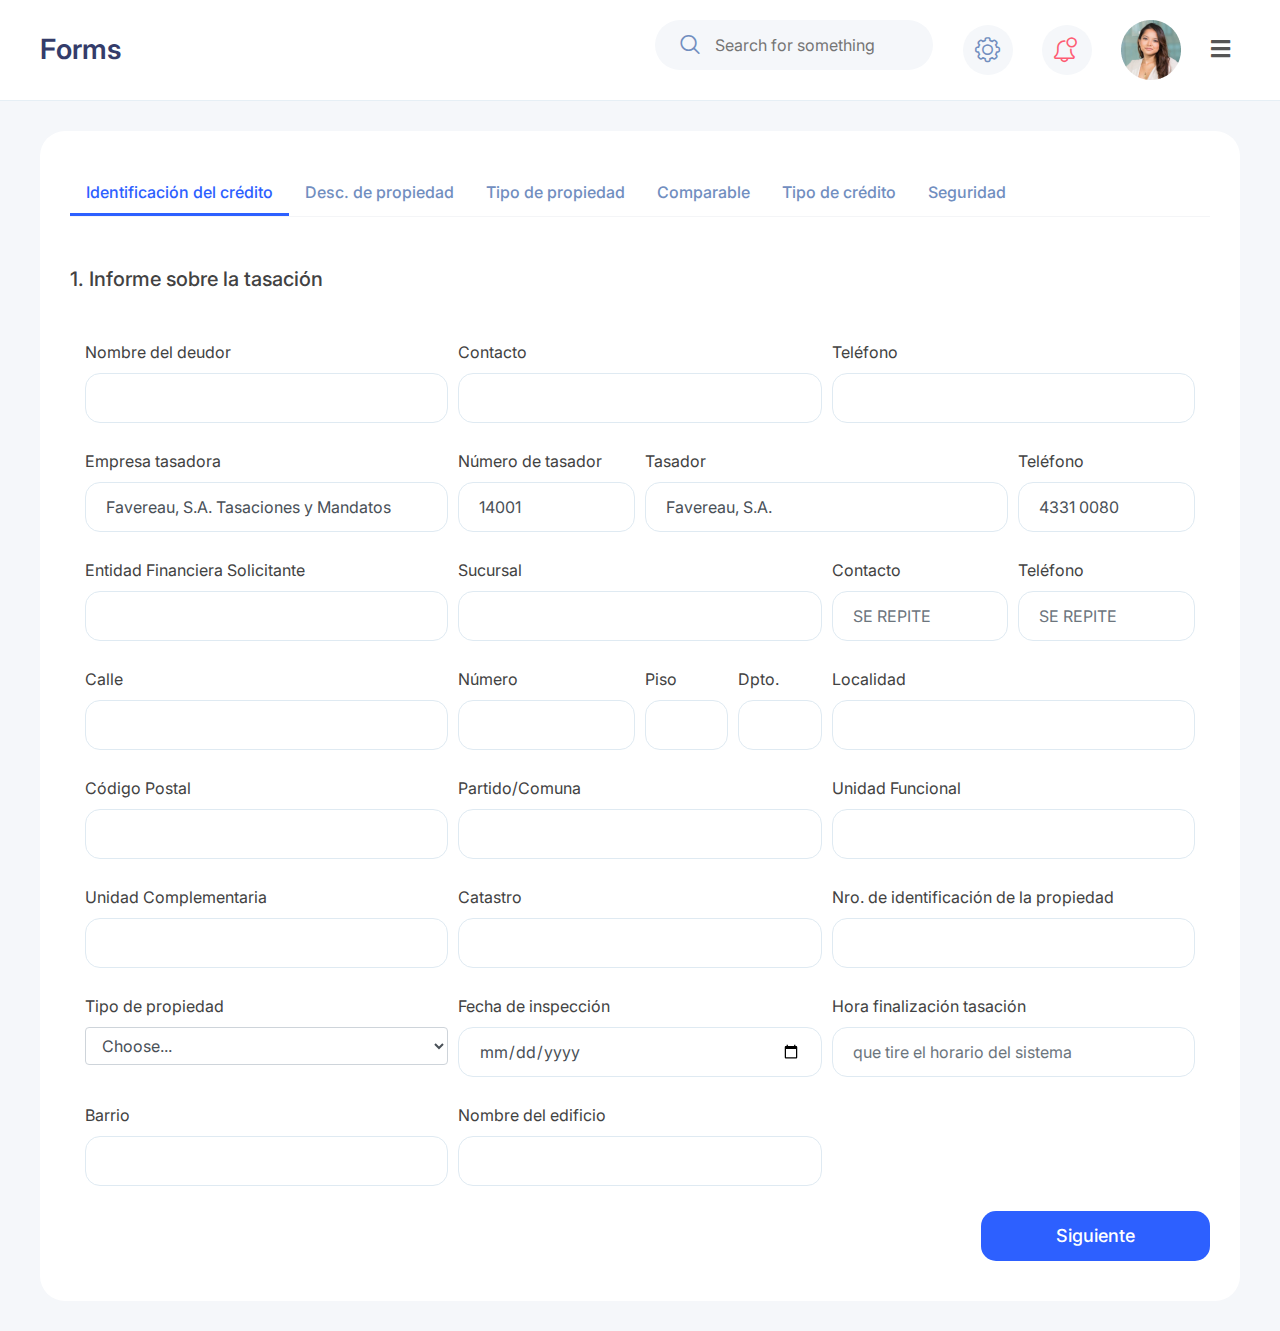
==== commit a481776f: "update" ====
--- a/forms.html
+++ b/forms.html
@@ -225,7 +225,7 @@
                       role="tab"
                       aria-controls="security"
                       aria-selected="false"
-                      >Security</a
+                      >Seguridad</a
                     >
                   </li>
                 </ul>
@@ -247,8 +247,10 @@
                     <section>
                       <h5 class="text-sm-left">1. Informe sobre la tasación</h5>
                       <div class="container mt-5">
-                        <div class="form-row">
-                          <div class="form-group col-md-4">
+                        <div class="form-row profile-form">
+                          <div
+                            class="form-group single-form single-form col-md-4"
+                          >
                             <label for="nombreDeudor">Nombre del deudor</label>
                             <input
                               type="text"
@@ -257,7 +259,9 @@
                               placeholder=""
                             />
                           </div>
-                          <div class="form-group col-md-4">
+                          <div
+                            class="form-group single-form single-form col-md-4"
+                          >
                             <label for="contactoDeudor">Contacto</label>
                             <input
                               type="text"
@@ -266,7 +270,9 @@
                               placeholder=""
                             />
                           </div>
-                          <div class="form-group col-md-4">
+                          <div
+                            class="form-group single-form single-form col-md-4"
+                          >
                             <label for="telefonoDeudor">Teléfono</label>
                             <input
                               type="text"
@@ -276,8 +282,8 @@
                             />
                           </div>
                         </div>
-                        <div class="form-row">
-                          <div class="form-group col-md-4">
+                        <div class="form-row profile-form">
+                          <div class="form-group single-form col-md-4">
                             <label for="empresaTasadora"
                               >Empresa tasadora</label
                             >
@@ -289,7 +295,7 @@
                               readonly
                             />
                           </div>
-                          <div class="form-group col-md-2">
+                          <div class="form-group single-form col-md-2">
                             <label for="numeroTasador">Número de tasador</label>
                             <input
                               type="text"
@@ -299,7 +305,7 @@
                               readonly
                             />
                           </div>
-                          <div class="form-group col-md-4">
+                          <div class="form-group single-form col-md-4">
                             <label for="tasador">Tasador</label>
                             <input
                               type="text"
@@ -309,7 +315,7 @@
                               readonly
                             />
                           </div>
-                          <div class="form-group col-md-2">
+                          <div class="form-group single-form col-md-2">
                             <label for="telefonoTasador">Teléfono</label>
                             <input
                               type="text"
@@ -321,7 +327,7 @@
                           </div>
                         </div>
                         <div class="form-row">
-                          <div class="form-group col-md-4">
+                          <div class="form-group single-form col-md-4">
                             <label for="entidadFinanciera"
                               >Entidad Financiera Solicitante</label
                             >
@@ -332,7 +338,7 @@
                               placeholder=""
                             />
                           </div>
-                          <div class="form-group col-md-4">
+                          <div class="form-group single-form col-md-4">
                             <label for="sucursal">Sucursal</label>
                             <input
                               type="text"
@@ -341,7 +347,7 @@
                               placeholder=""
                             />
                           </div>
-                          <div class="form-group col-md-2">
+                          <div class="form-group single-form col-md-2">
                             <label for="contactoSucursal">Contacto</label>
                             <input
                               type="text"
@@ -351,7 +357,7 @@
                               readonly
                             />
                           </div>
-                          <div class="form-group col-md-2">
+                          <div class="form-group single-form col-md-2">
                             <label for="telefonoSucursal">Teléfono</label>
                             <input
                               type="text"
@@ -363,7 +369,7 @@
                           </div>
                         </div>
                         <div class="form-row">
-                          <div class="form-group col-md-4">
+                          <div class="form-group single-form col-md-4">
                             <label for="calle">Calle</label>
                             <input
                               type="text"
@@ -372,7 +378,7 @@
                               placeholder=""
                             />
                           </div>
-                          <div class="form-group col-md-2">
+                          <div class="form-group single-form col-md-2">
                             <label for="numero">Número</label>
                             <input
                               type="text"
@@ -381,7 +387,7 @@
                               placeholder=""
                             />
                           </div>
-                          <div class="form-group col-md-1">
+                          <div class="form-group single-form col-md-1">
                             <label for="piso">Piso</label>
                             <input
                               type="text"
@@ -390,7 +396,7 @@
                               placeholder=""
                             />
                           </div>
-                          <div class="form-group col-md-1">
+                          <div class="form-group single-form col-md-1">
                             <label for="dpto">Dpto.</label>
                             <input
                               type="text"
@@ -399,7 +405,7 @@
                               placeholder=""
                             />
                           </div>
-                          <div class="form-group col-md-4">
+                          <div class="form-group single-form col-md-4">
                             <label for="localidad">Localidad</label>
                             <input
                               type="text"
@@ -410,7 +416,7 @@
                           </div>
                         </div>
                         <div class="form-row">
-                          <div class="form-group col-md-4">
+                          <div class="form-group single-form col-md-4">
                             <label for="codigoPostal">Código Postal</label>
                             <input
                               type="text"
@@ -419,7 +425,7 @@
                               placeholder=""
                             />
                           </div>
-                          <div class="form-group col-md-4">
+                          <div class="form-group single-form col-md-4">
                             <label for="partido">Partido/Comuna</label>
                             <input
                               type="text"
@@ -428,7 +434,7 @@
                               placeholder=""
                             />
                           </div>
-                          <div class="form-group col-md-4">
+                          <div class="form-group single-form col-md-4">
                             <label for="unidadFuncional"
                               >Unidad Funcional</label
                             >
@@ -441,7 +447,7 @@
                           </div>
                         </div>
                         <div class="form-row">
-                          <div class="form-group col-md-4">
+                          <div class="form-group single-form col-md-4">
                             <label for="unidadComplementaria"
                               >Unidad Complementaria</label
                             >
@@ -452,7 +458,7 @@
                               placeholder=""
                             />
                           </div>
-                          <div class="form-group col-md-4">
+                          <div class="form-group single-form col-md-4">
                             <label for="catastro">Catastro</label>
                             <input
                               type="text"
@@ -461,7 +467,7 @@
                               placeholder=""
                             />
                           </div>
-                          <div class="form-group col-md-4">
+                          <div class="form-group single-form col-md-4">
                             <label for="idPropiedad"
                               >Nro. de identificación de la propiedad</label
                             >
@@ -474,14 +480,14 @@
                           </div>
                         </div>
                         <div class="form-row">
-                          <div class="form-group col-md-4">
+                          <div class="form-group single-form col-md-4">
                             <label for="tipoPropiedad">Tipo de propiedad</label>
                             <select id="tipoPropiedad" class="form-control">
                               <option selected>Choose...</option>
                               <option>...</option>
                             </select>
                           </div>
-                          <div class="form-group col-md-4">
+                          <div class="form-group single-form col-md-4">
                             <label for="fechaInspeccion"
                               >Fecha de inspección</label
                             >
@@ -491,7 +497,7 @@
                               id="fechaInspeccion"
                             />
                           </div>
-                          <div class="form-group col-md-4">
+                          <div class="form-group single-form col-md-4">
                             <label for="horaTasacion"
                               >Hora finalización tasación</label
                             >
@@ -504,7 +510,7 @@
                           </div>
                         </div>
                         <div class="form-row">
-                          <div class="form-group col-md-4">
+                          <div class="form-group single-form col-md-4">
                             <label for="barrio">Barrio</label>
                             <input
                               type="text"
@@ -513,7 +519,7 @@
                               placeholder=""
                             />
                           </div>
-                          <div class="form-group col-md-4">
+                          <div class="form-group single-form col-md-4">
                             <label for="nombreEdificio"
                               >Nombre del edificio</label
                             >
@@ -550,7 +556,7 @@
                           2. Descripción de la propiedad
                         </h5>
                         <div class="form-row">
-                          <div class="form-group col-md-4">
+                          <div class="form-group single-form col-md-4">
                             <label for="tipoConstruccion"
                               >Tipo de construcción</label
                             >
@@ -559,7 +565,7 @@
                               <option>...</option>
                             </select>
                           </div>
-                          <div class="form-group col-md-4">
+                          <div class="form-group single-form col-md-4">
                             <label for="espacioHabitable"
                               >Espacio habitable</label
                             >
@@ -570,7 +576,7 @@
                               placeholder="SALE DEL FORMU"
                             />
                           </div>
-                          <div class="form-group col-md-4">
+                          <div class="form-group single-form col-md-4">
                             <label for="anioConstruccion"
                               >Año de construcción</label
                             >
@@ -583,7 +589,7 @@
                           </div>
                         </div>
                         <div class="form-row">
-                          <div class="form-group col-md-4">
+                          <div class="form-group single-form col-md-4">
                             <label for="calidadUbicacion"
                               >Calidad de ubicación</label
                             >
@@ -592,16 +598,18 @@
                               <option>...</option>
                             </select>
                           </div>
-                          <div class="form-group col-md-4">
-                            <label for="valorComercial">Valor comercial</label>
-                            <input
-                              type="text"
-                              class="form-control"
-                              id="valorComercial"
+                          <div class="form-group single-form col-md-4">
+                            <label for="valorComercial"
+                              >Valor comercial estimado en en $</label
+                            >
+                            <input
+                              type="text"
+                              class="form-control"
+                              id="impuestosMensuales"
                               placeholder=""
                             />
                           </div>
-                          <div class="form-group col-md-4">
+                          <div class="form-group single-form col-md-4">
                             <label for="impuestosMensuales"
                               >Promedio de impuestos inmobiliarios
                               mensuales</label
@@ -615,28 +623,28 @@
                           </div>
                         </div>
                         <div class="form-row">
-                          <div class="form-group col-md-4">
+                          <div class="form-group single-form col-md-4">
                             <label for="tipoTecho">Tipo de techo</label>
                             <select id="tipoTecho" class="form-control">
                               <option selected>Choose...</option>
                               <option>...</option>
                             </select>
                           </div>
-                          <div class="form-group col-md-2">
+                          <div class="form-group single-form col-md-2">
                             <label for="orientacion">Orientación</label>
                             <select id="orientacion" class="form-control">
                               <option selected>Choose...</option>
                               <option>...</option>
                             </select>
                           </div>
-                          <div class="form-group col-md-2">
+                          <div class="form-group single-form col-md-2">
                             <label for="luminosidad">Luminosidad</label>
                             <select id="luminosidad" class="form-control">
                               <option selected>Choose...</option>
                               <option>...</option>
                             </select>
                           </div>
-                          <div class="form-group col-md-4">
+                          <div class="form-group single-form col-md-4">
                             <label for="calidadConstruccion"
                               >Calidad de construcción</label
                             >
@@ -649,9 +657,9 @@
                           </div>
                         </div>
                         <div class="form-row">
-                          <div class="form-group col-md-4">
+                          <div class="form-group single-form col-md-4">
                             <label for="estadoMantenimiento"
-                              >Estado de mantenimiento</label
+                              >Mantenimiento</label
                             >
                             <input
                               type="text"
@@ -660,7 +668,7 @@
                               placeholder="SALE DEL FORMU"
                             />
                           </div>
-                          <div class="form-group col-md-4">
+                          <div class="form-group single-form col-md-4">
                             <label for="detallesTerminacion"
                               >Detalles de terminación</label
                             >
@@ -671,7 +679,7 @@
                               placeholder=""
                             />
                           </div>
-                          <div class="form-group col-md-4">
+                          <div class="form-group single-form col-md-4">
                             <label for="estacionamiento">Estacionamiento</label>
                             <input
                               type="text"
@@ -682,7 +690,7 @@
                           </div>
                         </div>
                         <div class="form-row">
-                          <div class="form-group col-md-4">
+                          <div class="form-group single-form col-md-4">
                             <label for="espaciosComerciales"
                               >Espacios comerciales</label
                             >
@@ -694,7 +702,7 @@
                               <option>No</option>
                             </select>
                           </div>
-                          <div class="form-group col-md-8">
+                          <div class="form-group single-form col-md-8">
                             <label for="descripcion">Descripción</label>
                             <input
                               type="text"
@@ -707,244 +715,264 @@
                         <div class="form-row">
                           <div class="form-group col-md-4">
                             <label>Ambientes</label>
-                            <div class="form-check">
-                              <input
-                                class="form-check-input"
-                                type="checkbox"
-                                id="living"
-                              />
-                              <label class="form-check-label" for="living"
-                                >Living</label
-                              >
-                            </div>
-                            <div class="form-check">
-                              <input
-                                class="form-check-input"
-                                type="checkbox"
-                                id="comedor"
-                              />
-                              <label class="form-check-label" for="comedor"
-                                >Comedor</label
-                              >
-                            </div>
-                            <div class="form-check">
-                              <input
-                                class="form-check-input"
-                                type="checkbox"
-                                id="livingComedor"
-                              />
-                              <label
-                                class="form-check-label"
-                                for="livingComedor"
-                                >Living-Comedor</label
-                              >
-                            </div>
-                            <div class="form-check">
-                              <input
-                                class="form-check-input"
-                                type="checkbox"
-                                id="cocina"
-                              />
-                              <label class="form-check-label" for="cocina"
-                                >Cocina</label
-                              >
-                            </div>
-                            <div class="form-check">
-                              <input
-                                class="form-check-input"
-                                type="checkbox"
-                                id="escritorio"
-                              />
-                              <label class="form-check-label" for="escritorio"
-                                >Escritorio</label
-                              >
-                            </div>
-                            <div class="form-check">
-                              <input
-                                class="form-check-input"
-                                type="checkbox"
-                                id="estarIntimo"
-                              />
-                              <label class="form-check-label" for="estarIntimo"
-                                >Estar íntimo</label
-                              >
-                            </div>
-                            <div class="form-check">
-                              <input
-                                class="form-check-input"
-                                type="checkbox"
-                                id="playRoom"
-                              />
-                              <label class="form-check-label" for="playRoom"
-                                >Play room</label
-                              >
-                            </div>
-                            <div class="form-check">
-                              <input
-                                class="form-check-input"
-                                type="checkbox"
-                                id="lavadero"
-                              />
-                              <label class="form-check-label" for="lavadero"
-                                >Lavadero</label
-                              >
-                            </div>
-                            <div class="form-check">
-                              <input
-                                class="form-check-input"
-                                type="checkbox"
-                                id="bano"
-                              />
-                              <label class="form-check-label" for="bano"
-                                >Baño</label
-                              >
-                            </div>
-                            <div class="form-check">
-                              <input
-                                class="form-check-input"
-                                type="checkbox"
-                                id="toilette"
-                              />
-                              <label class="form-check-label" for="toilette"
-                                >Toilette</label
-                              >
-                            </div>
-                            <div class="form-check">
-                              <input
-                                class="form-check-input"
-                                type="checkbox"
-                                id="dormServicio"
-                              />
-                              <label class="form-check-label" for="dormServicio"
-                                >Dorm. Serv.</label
-                              >
-                            </div>
-                            <div class="form-check">
-                              <input
-                                class="form-check-input"
-                                type="checkbox"
-                                id="banoServicio"
-                              />
-                              <label class="form-check-label" for="banoServicio"
-                                >Baño Servicio</label
-                              >
-                            </div>
-                            <div class="form-check">
-                              <input
-                                class="form-check-input"
-                                type="checkbox"
-                                id="dormitorios"
-                              />
-                              <label class="form-check-label" for="dormitorios"
-                                >Dormitorios</label
-                              >
-                            </div>
-                            <div class="form-check">
-                              <input
-                                class="form-check-input"
-                                type="checkbox"
-                                id="suite"
-                              />
-                              <label class="form-check-label" for="suite"
-                                >Suite</label
-                              >
-                            </div>
-                            <div class="form-check">
-                              <input
-                                class="form-check-input"
-                                type="checkbox"
-                                id="suiteVestidor"
-                              />
-                              <label
-                                class="form-check-label"
-                                for="suiteVestidor"
-                                >Suite y Vestidor</label
-                              >
-                            </div>
-                            <div class="form-check">
-                              <input
-                                class="form-check-input"
-                                type="checkbox"
-                                id="dormVestidor"
-                              />
-                              <label class="form-check-label" for="dormVestidor"
-                                >Dormit. y Vest.</label
-                              >
-                            </div>
-                            <div class="form-check">
-                              <input
-                                class="form-check-input"
-                                type="checkbox"
-                                id="otro"
-                              />
-                              <label class="form-check-label" for="otro"
-                                >Otro</label
-                              >
-                            </div>
-                            <div class="form-check">
-                              <input
-                                class="form-check-input"
-                                type="checkbox"
-                                id="totalCuartos"
-                              />
-                              <label class="form-check-label" for="totalCuartos"
-                                >Total cuartos</label
-                              >
-                            </div>
-                            <div class="form-check">
-                              <input
-                                class="form-check-input"
-                                type="checkbox"
-                                id="terraza"
-                              />
-                              <label class="form-check-label" for="terraza"
-                                >Terraza</label
-                              >
-                            </div>
-                            <div class="form-check">
-                              <input
-                                class="form-check-input"
-                                type="checkbox"
-                                id="balcon"
-                              />
-                              <label class="form-check-label" for="balcon"
-                                >Balcón</label
-                              >
-                            </div>
-                            <div class="form-check">
-                              <input
-                                class="form-check-input"
-                                type="checkbox"
-                                id="patio"
-                              />
-                              <label class="form-check-label" for="patio"
-                                >Patio</label
-                              >
-                            </div>
-                            <div class="form-check">
-                              <input
-                                class="form-check-input"
-                                type="checkbox"
-                                id="palierPrivado"
-                              />
-                              <label
-                                class="form-check-label"
-                                for="palierPrivado"
-                                >Palier privado</label
-                              >
+                            <div class="form-row">
+                              <div class="col-md-6">
+                                <div class="form-check">
+                                  <input
+                                    class="form-check-input"
+                                    type="checkbox"
+                                    id="living"
+                                  />
+                                  <label class="form-check-label" for="living"
+                                    >Living</label
+                                  >
+                                </div>
+                                <div class="form-check">
+                                  <input
+                                    class="form-check-input"
+                                    type="checkbox"
+                                    id="comedor"
+                                  />
+                                  <label class="form-check-label" for="comedor"
+                                    >Comedor</label
+                                  >
+                                </div>
+                                <div class="form-check">
+                                  <input
+                                    class="form-check-input"
+                                    type="checkbox"
+                                    id="livingComedor"
+                                  />
+                                  <label
+                                    class="form-check-label"
+                                    for="livingComedor"
+                                    >Living-Comedor</label
+                                  >
+                                </div>
+                                <div class="form-check">
+                                  <input
+                                    class="form-check-input"
+                                    type="checkbox"
+                                    id="cocina"
+                                  />
+                                  <label class="form-check-label" for="cocina"
+                                    >Cocina</label
+                                  >
+                                </div>
+                                <div class="form-check">
+                                  <input
+                                    class="form-check-input"
+                                    type="checkbox"
+                                    id="escritorio"
+                                  />
+                                  <label
+                                    class="form-check-label"
+                                    for="escritorio"
+                                    >Escritorio</label
+                                  >
+                                </div>
+                                <div class="form-check">
+                                  <input
+                                    class="form-check-input"
+                                    type="checkbox"
+                                    id="estarIntimo"
+                                  />
+                                  <label
+                                    class="form-check-label"
+                                    for="estarIntimo"
+                                    >Estar íntimo</label
+                                  >
+                                </div>
+                                <div class="form-check">
+                                  <input
+                                    class="form-check-input"
+                                    type="checkbox"
+                                    id="playRoom"
+                                  />
+                                  <label class="form-check-label" for="playRoom"
+                                    >Play room</label
+                                  >
+                                </div>
+                                <div class="form-check">
+                                  <input
+                                    class="form-check-input"
+                                    type="checkbox"
+                                    id="lavadero"
+                                  />
+                                  <label class="form-check-label" for="lavadero"
+                                    >Lavadero</label
+                                  >
+                                </div>
+                                <div class="form-check">
+                                  <input
+                                    class="form-check-input"
+                                    type="checkbox"
+                                    id="bano"
+                                  />
+                                  <label class="form-check-label" for="bano"
+                                    >Baño</label
+                                  >
+                                </div>
+                                <div class="form-check">
+                                  <input
+                                    class="form-check-input"
+                                    type="checkbox"
+                                    id="toilette"
+                                  />
+                                  <label class="form-check-label" for="toilette"
+                                    >Toilette</label
+                                  >
+                                </div>
+                                <div class="form-check">
+                                  <input
+                                    class="form-check-input"
+                                    type="checkbox"
+                                    id="dormServicio"
+                                  />
+                                  <label
+                                    class="form-check-label"
+                                    for="dormServicio"
+                                    >Dorm. Serv.</label
+                                  >
+                                </div>
+                              </div>
+                              <div class="col-md-6">
+                                <div class="form-check">
+                                  <input
+                                    class="form-check-input"
+                                    type="checkbox"
+                                    id="banoServicio"
+                                  />
+                                  <label
+                                    class="form-check-label"
+                                    for="banoServicio"
+                                    >Baño Servicio</label
+                                  >
+                                </div>
+                                <div class="form-check">
+                                  <input
+                                    class="form-check-input"
+                                    type="checkbox"
+                                    id="dormitorios"
+                                  />
+                                  <label
+                                    class="form-check-label"
+                                    for="dormitorios"
+                                    >Dormitorios</label
+                                  >
+                                </div>
+                                <div class="form-check">
+                                  <input
+                                    class="form-check-input"
+                                    type="checkbox"
+                                    id="suite"
+                                  />
+                                  <label class="form-check-label" for="suite"
+                                    >Suite</label
+                                  >
+                                </div>
+                                <div class="form-check">
+                                  <input
+                                    class="form-check-input"
+                                    type="checkbox"
+                                    id="suiteVestidor"
+                                  />
+                                  <label
+                                    class="form-check-label"
+                                    for="suiteVestidor"
+                                    >Suite y Vestidor</label
+                                  >
+                                </div>
+                                <div class="form-check">
+                                  <input
+                                    class="form-check-input"
+                                    type="checkbox"
+                                    id="dormVestidor"
+                                  />
+                                  <label
+                                    class="form-check-label"
+                                    for="dormVestidor"
+                                    >Dormit. y Vest.</label
+                                  >
+                                </div>
+                                <div class="form-check">
+                                  <input
+                                    class="form-check-input"
+                                    type="checkbox"
+                                    id="otro"
+                                  />
+                                  <label class="form-check-label" for="otro"
+                                    >Otro</label
+                                  >
+                                </div>
+                                <div class="form-check">
+                                  <input
+                                    class="form-check-input"
+                                    type="checkbox"
+                                    id="totalCuartos"
+                                  />
+                                  <label
+                                    class="form-check-label"
+                                    for="totalCuartos"
+                                    >Total cuartos</label
+                                  >
+                                </div>
+                                <div class="form-check">
+                                  <input
+                                    class="form-check-input"
+                                    type="checkbox"
+                                    id="terraza"
+                                  />
+                                  <label class="form-check-label" for="terraza"
+                                    >Terraza</label
+                                  >
+                                </div>
+                                <div class="form-check">
+                                  <input
+                                    class="form-check-input"
+                                    type="checkbox"
+                                    id="balcon"
+                                  />
+                                  <label class="form-check-label" for="balcon"
+                                    >Balcón</label
+                                  >
+                                </div>
+                                <div class="form-check">
+                                  <input
+                                    class="form-check-input"
+                                    type="checkbox"
+                                    id="patio"
+                                  />
+                                  <label class="form-check-label" for="patio"
+                                    >Patio</label
+                                  >
+                                </div>
+                                <div class="form-check">
+                                  <input
+                                    class="form-check-input"
+                                    type="checkbox"
+                                    id="palierPrivado"
+                                  />
+                                  <label
+                                    class="form-check-label"
+                                    for="palierPrivado"
+                                    >Palier privado</label
+                                  >
+                                </div>
+                              </div>
                             </div>
                           </div>
 
-                          <div class="form-group col-md-4">
+                          <div class="form-group single-form col-md-4">
                             <label>Servicios</label>
-                            <div class="form-group">
+                            <div class="form-group single-form">
                               <label for="calefaccion">Calefacción</label>
                               <select id="calefaccion" class="form-control">
                                 <option selected>Choose...</option>
                                 <option>...</option>
                               </select>
                             </div>
-                            <div class="form-group">
+                            <div class="form-group single-form">
                               <label for="aireAcondicionado"
                                 >Aire Acondicionado</label
                               >
@@ -956,14 +984,14 @@
                                 <option>...</option>
                               </select>
                             </div>
-                            <div class="form-group">
+                            <div class="form-group single-form">
                               <label for="aguaCaliente">Agua Caliente</label>
                               <select id="aguaCaliente" class="form-control">
                                 <option selected>Choose...</option>
                                 <option>...</option>
                               </select>
                             </div>
-                            <div class="form-group">
+                            <div class="form-group single-form">
                               <label for="vidaUtil"
                                 >Vida útil de la propiedad</label
                               >
@@ -972,14 +1000,14 @@
                                 <option>...</option>
                               </select>
                             </div>
-                            <div class="form-group">
+                            <div class="form-group single-form">
                               <label for="vidaRemanente">Vida remanente</label>
                               <select id="vidaRemanente" class="form-control">
                                 <option selected>100 años</option>
                                 <option>...</option>
                               </select>
                             </div>
-                            <div class="form-group">
+                            <div class="form-group single-form">
                               <label for="habitabilidadInmueble"
                                 >Habitabilidad del inmueble</label
                               >
@@ -993,9 +1021,9 @@
                             </div>
                           </div>
 
-                          <div class="form-group col-md-4">
+                          <div class="form-group single-form col-md-4">
                             <label>Comodidades</label>
-                            <div class="form-group">
+                            <div class="form-group single-form">
                               <label for="dobleCirculacion"
                                 >Doble circulación</label
                               >
@@ -1007,21 +1035,21 @@
                                 <option>No</option>
                               </select>
                             </div>
-                            <div class="form-group">
+                            <div class="form-group single-form">
                               <label for="sauna">Sauna</label>
                               <select id="sauna" class="form-control">
                                 <option selected>Si</option>
                                 <option>No</option>
                               </select>
                             </div>
-                            <div class="form-group">
+                            <div class="form-group single-form">
                               <label for="piscina">Piscina</label>
                               <select id="piscina" class="form-control">
                                 <option selected>Si</option>
                                 <option>No</option>
                               </select>
                             </div>
-                            <div class="form-group">
+                            <div class="form-group single-form">
                               <label for="bauleraDeposito"
                                 >Baulera / Depósito</label
                               >
@@ -1030,7 +1058,7 @@
                                 <option>No</option>
                               </select>
                             </div>
-                            <div class="form-group">
+                            <div class="form-group single-form">
                               <label for="grupoElectrogeno"
                                 >Grupo electrógeno</label
                               >
@@ -1042,7 +1070,7 @@
                                 <option>No</option>
                               </select>
                             </div>
-                            <div class="form-group">
+                            <div class="form-group single-form">
                               <label for="otros">Otros</label>
                               <input
                                 type="text"
@@ -1050,7 +1078,7 @@
                                 id="otros"
                               />
                             </div>
-                            <div class="form-group">
+                            <div class="form-group single-form">
                               <label for="cocheraUF">Cochera UF Nro.</label>
                               <input
                                 type="text"
@@ -1058,7 +1086,7 @@
                                 id="cocheraUF"
                               />
                             </div>
-                            <div class="form-group">
+                            <div class="form-group single-form">
                               <label for="bauleraUF">Baulera UF Nro.</label>
                               <input
                                 type="text"
@@ -1069,7 +1097,7 @@
                           </div>
                         </div>
                         <div class="form-row">
-                          <div class="form-group col-md-4">
+                          <div class="form-group single-form col-md-4">
                             <label for="caracteristicasAdicionales"
                               >Características adicionales</label
                             >
@@ -1079,7 +1107,7 @@
                               rows="3"
                             ></textarea>
                           </div>
-                          <div class="form-group col-md-4">
+                          <div class="form-group single-form col-md-4">
                             <label for="caracteristicasAdversas"
                               >Características adversas / deficiencias</label
                             >
@@ -1089,7 +1117,7 @@
                               rows="3"
                             ></textarea>
                           </div>
-                          <div class="form-group">
+                          <div class="form-group single-form">
                             <label for="cantidadPlantas"
                               >Cantidad de plantas de la propiedad</label
                             >
@@ -1099,7 +1127,7 @@
                             </select>
                           </div>
                         </div>
-                        <div class="form-group col-md-4">
+                        <div class="form-group single-form col-md-4">
                           <label for="observaciones"
                             >Observaciones sobre su estado de
                             conservación</label
@@ -1112,7 +1140,7 @@
                           ></textarea>
                         </div>
                       </div>
-                      <div class="form-group">
+                      <div class="form-group single-form">
                         <label for="mejorasPrevias"
                           >Breve descripción de mejoras previas (si las
                           hubiera)</label
@@ -1149,7 +1177,7 @@
                           </h5>
                           <div class="container mt-5">
                             <div class="form-row">
-                              <div class="form-group col-md-4">
+                              <div class="form-group single-form col-md-4">
                                 <label for="nombreDeudor"
                                   >Cantidad de Unidades</label
                                 >
@@ -1160,7 +1188,7 @@
                                   placeholder=""
                                 />
                               </div>
-                              <div class="form-group col-md-4">
+                              <div class="form-group single-form col-md-4">
                                 <label for="contactoDeudor"
                                   >Mantenimiento del área común</label
                                 >
@@ -1171,7 +1199,7 @@
                                   placeholder=""
                                 />
                               </div>
-                              <div class="form-group col-md-4">
+                              <div class="form-group single-form col-md-4">
                                 <label for="telefonoDeudor"
                                   >Estado de las áreas comunes</label
                                 >
@@ -1184,7 +1212,7 @@
                               </div>
                             </div>
                             <div class="form-row">
-                              <div class="form-group col-md-4">
+                              <div class="form-group single-form col-md-4">
                                 <label for="empresaTasadora"
                                   >Promedio mensual de expensas</label
                                 >
@@ -1196,7 +1224,7 @@
                                   readonly
                                 />
                               </div>
-                              <div class="form-group col-md-2">
+                              <div class="form-group single-form col-md-2">
                                 <label for="numeroTasador"
                                   >Porcentual de expensas</label
                                 >
@@ -1208,7 +1236,7 @@
                                   readonly
                                 />
                               </div>
-                              <div class="form-group col-md-4">
+                              <div class="form-group single-form col-md-4">
                                 <label for="tasador"
                                   >Gastos comunes pendientes de
                                   realización</label
@@ -1221,7 +1249,7 @@
                                   readonly
                                 />
                               </div>
-                              <div class="form-group col-md-2">
+                              <div class="form-group single-form col-md-2">
                                 <label for="telefonoTasador"
                                   >Gastos importantes presupuestados</label
                                 >
@@ -1235,7 +1263,7 @@
                               </div>
                             </div>
                             <div class="form-row">
-                              <div class="form-group col-md-4">
+                              <div class="form-group single-form col-md-4">
                                 <label for="entidadFinanciera"
                                   >Tiene Estacionamiento</label
                                 >
@@ -1246,7 +1274,7 @@
                                   placeholder=""
                                 />
                               </div>
-                              <div class="form-group col-md-4">
+                              <div class="form-group single-form col-md-4">
                                 <label for="sucursal">Cantidad de pisos</label>
                                 <input
                                   type="text"
@@ -1255,7 +1283,7 @@
                                   placeholder=""
                                 />
                               </div>
-                              <div class="form-group col-md-2">
+                              <div class="form-group single-form col-md-2">
                                 <label for="contactoSucursal">Ascensor</label>
                                 <input
                                   type="text"
@@ -1265,7 +1293,7 @@
                                   readonly
                                 />
                               </div>
-                              <div class="form-group col-md-2">
+                              <div class="form-group single-form col-md-2">
                                 <label for="telefonoSucursal"></label>
                                 <input
                                   type="text"
@@ -1277,7 +1305,7 @@
                               </div>
                             </div>
                             <div class="form-row">
-                              <div class="form-group col-md-4">
+                              <div class="form-group single-form col-md-4">
                                 <label for="calle"
                                   >Cantidad de ascensores</label
                                 >
@@ -1287,7 +1315,7 @@
                                   id="calle"
                                   placeholder=""
                                 />
-                                <div class="form-group">
+                                <div class="form-group single-form">
                                   <label for="mejorasPrevias"
                                     >Breve descripción de mejoras previas (si
                                     las hubiera)</label
@@ -1300,7 +1328,7 @@
                                 </div>
                               </div>
 
-                              <div class="form-group">
+                              <div class="form-group single-form">
                                 <label for="numero">Vigilancia</label>
                                 <input
                                   type="text"
@@ -1316,7 +1344,7 @@
                           <h5>4. Descripción del terreno</h5>
                           <div class="container mt-5">
                             <div class="form-row">
-                              <div class="form-group col-md-4">
+                              <div class="form-group single-form col-md-4">
                                 <label for="nombreDeudor"
                                   >Tipo / Designación de zonificación</label
                                 >
@@ -1327,7 +1355,7 @@
                                   placeholder=""
                                 />
                               </div>
-                              <div class="form-group col-md-4">
+                              <div class="form-group single-form col-md-4">
                                 <label for="contactoDeudor"
                                   >Autoridad de contralor</label
                                 >
@@ -1338,7 +1366,7 @@
                                   placeholder=""
                                 />
                               </div>
-                              <div class="form-group col-md-4">
+                              <div class="form-group single-form col-md-4">
                                 <label for="telefonoDeudor"
                                   >Año de construcción</label
                                 >
@@ -1351,7 +1379,7 @@
                               </div>
                             </div>
                             <div class="form-row">
-                              <div class="form-group col-md-4">
+                              <div class="form-group single-form col-md-4">
                                 <label for="empresaTasadora">Topografia</label>
                                 <input
                                   type="text"
@@ -1361,7 +1389,7 @@
                                   readonly
                                 />
                               </div>
-                              <div class="form-group col-md-2">
+                              <div class="form-group single-form col-md-2">
                                 <label for="numeroTasador">Forma</label>
                                 <input
                                   type="text"
@@ -1371,7 +1399,7 @@
                                   readonly
                                 />
                               </div>
-                              <div class="form-group col-md-4">
+                              <div class="form-group single-form col-md-4">
                                 <label for="tasador"
                                   >Dimensiones perimerales</label
                                 >
@@ -1383,7 +1411,7 @@
                                   readonly
                                 />
                               </div>
-                              <div class="form-group col-md-2">
+                              <div class="form-group single-form col-md-2">
                                 <label for="telefonoTasador">Vista</label>
                                 <input
                                   type="text"
@@ -1395,7 +1423,7 @@
                               </div>
                             </div>
                             <div class="form-row">
-                              <div class="form-group col-md-4">
+                              <div class="form-group single-form col-md-4">
                                 <label for="entidadFinanciera">Desague</label>
                                 <input
                                   type="text"
@@ -1404,7 +1432,7 @@
                                   placeholder=""
                                 />
                               </div>
-                              <div class="form-group col-md-4">
+                              <div class="form-group single-form col-md-4">
                                 <label for="sucursal"
                                   >Riesgo de inundación</label
                                 >
@@ -1415,7 +1443,7 @@
                                   placeholder=""
                                 />
                               </div>
-                              <div class="form-group col-md-2">
+                              <div class="form-group single-form col-md-2">
                                 <label for="contactoSucursal"
                                   >Tipo de techo</label
                                 >
@@ -1427,7 +1455,7 @@
                                   readonly
                                 />
                               </div>
-                              <div class="form-group col-md-2">
+                              <div class="form-group single-form col-md-2">
                                 <label for="telefonoSucursal">Terreno</label>
                                 <input
                                   type="text"
@@ -1440,7 +1468,7 @@
                             </div>
                             <h5>Servicios</h5>
                             <div class="form-row">
-                              <div class="form-group col-md-3">
+                              <div class="form-group single-form col-md-3">
                                 <label for="electricidad">Electricidad</label>
                                 <select class="form-control" id="electricidad">
                                   <option value="option1">Opción 1</option>
@@ -1448,7 +1476,7 @@
                                   <option value="option3">Opción 3</option>
                                 </select>
                               </div>
-                              <div class="form-group col-md-3">
+                              <div class="form-group single-form col-md-3">
                                 <label for="gas">Gas</label>
                                 <select class="form-control" id="gas">
                                   <option value="option1">Opción 1</option>
@@ -1456,7 +1484,7 @@
                                   <option value="option3">Opción 3</option>
                                 </select>
                               </div>
-                              <div class="form-group col-md-3">
+                              <div class="form-group single-form col-md-3">
                                 <label for="telefono">Teléfono</label>
                                 <select class="form-control" id="telefono">
                                   <option value="option1">Opción 1</option>
@@ -1464,7 +1492,7 @@
                                   <option value="option3">Opción 3</option>
                                 </select>
                               </div>
-                              <div class="form-group col-md-3">
+                              <div class="form-group single-form col-md-3">
                                 <label for="electricidad2"
                                   >Electricidad 2</label
                                 >
@@ -1476,7 +1504,7 @@
                               </div>
                             </div>
                             <div class="form-row">
-                              <div class="form-group col-md-3">
+                              <div class="form-group single-form col-md-3">
                                 <label for="cloaca">Cloaca</label>
                                 <select class="form-control" id="cloaca">
                                   <option value="option1">Opción 1</option>
@@ -1484,7 +1512,7 @@
                                   <option value="option3">Opción 3</option>
                                 </select>
                               </div>
-                              <div class="form-group col-md-3">
+                              <div class="form-group single-form col-md-3">
                                 <label for="desaguePluvial"
                                   >Desagüe pluvial</label
                                 >
@@ -1498,7 +1526,7 @@
                                 </select>
                               </div>
                             </div>
-                            <div class="form-group">
+                            <div class="form-group single-form">
                               <label for="mejorasPrevias"
                                 >Observaciones sobre el lote</label
                               >
@@ -1514,7 +1542,7 @@
                           <h5>5. Descripción del barrio</h5>
                           <div class="container mt-5">
                             <div class="form-row">
-                              <div class="form-group col-md-3">
+                              <div class="form-group single-form col-md-3">
                                 <label for="zona">Zona</label>
                                 <input
                                   type="text"
@@ -1523,7 +1551,7 @@
                                   placeholder=""
                                 />
                               </div>
-                              <div class="form-group col-md-3">
+                              <div class="form-group single-form col-md-3">
                                 <label for="nivelSocioeconomico"
                                   >Nivel socioeconómico</label
                                 >
@@ -1534,7 +1562,7 @@
                                   placeholder=""
                                 />
                               </div>
-                              <div class="form-group col-md-2">
+                              <div class="form-group single-form col-md-2">
                                 <label for="construido">Construído</label>
                                 <input
                                   type="text"
@@ -1543,7 +1571,7 @@
                                   placeholder=""
                                 />
                               </div>
-                              <div class="form-group col-md-2">
+                              <div class="form-group single-form col-md-2">
                                 <label for="indiceCrecimiento"
                                   >Índice de crecimiento</label
                                 >
@@ -1555,7 +1583,7 @@
                                   readonly
                                 />
                               </div>
-                              <div class="form-group col-md-2">
+                              <div class="form-group single-form col-md-2">
                                 <label for="vigilanciaBarrio"
                                   >Vigilancia de barrio</label
                                 >
@@ -1569,7 +1597,7 @@
                               </div>
                             </div>
                             <div class="form-row">
-                              <div class="form-group col-md-2">
+                              <div class="form-group single-form col-md-2">
                                 <label for="numeroTasador"
                                   >Valores de la propiedad</label
                                 >
@@ -1581,7 +1609,7 @@
                                   readonly
                                 />
                               </div>
-                              <div class="form-group col-md-2">
+                              <div class="form-group single-form col-md-2">
                                 <label for="tasador">Demanda / Oferta</label>
                                 <input
                                   type="text"
@@ -1591,9 +1619,9 @@
                                   readonly
                                 />
                               </div>
-                              <div class="form-group col-md-2">
+                              <div class="form-group single-form col-md-2">
                                 <label for="telefonoTasador"
-                                  >Tiempo de comercialización en meses</label
+                                  >Tiempo de comercialización (meses)</label
                                 >
                                 <input
                                   type="text"
@@ -1605,7 +1633,7 @@
                               </div>
                             </div>
                             <div class="form-row">
-                              <div class="form-group col-md-4">
+                              <div class="form-group single-form col-md-4">
                                 <label for="entidadFinanciera">Desague</label>
                                 <input
                                   type="text"
@@ -1614,7 +1642,7 @@
                                   placeholder=""
                                 />
                               </div>
-                              <div class="form-group col-md-4">
+                              <div class="form-group single-form col-md-4">
                                 <label for="sucursal"
                                   >Riesgo de inundación</label
                                 >
@@ -1625,7 +1653,7 @@
                                   placeholder=""
                                 />
                               </div>
-                              <div class="form-group col-md-2">
+                              <div class="form-group single-form col-md-2">
                                 <label for="contactoSucursal"
                                   >Tipo de techo</label
                                 >
@@ -1637,7 +1665,7 @@
                                   readonly
                                 />
                               </div>
-                              <div class="form-group col-md-2">
+                              <div class="form-group single-form col-md-2">
                                 <label for="telefonoSucursal">Terreno</label>
                                 <input
                                   type="text"
@@ -1650,7 +1678,7 @@
                             </div>
                             <h5>Servicios</h5>
                             <div class="form-row">
-                              <div class="form-group col-md-3">
+                              <div class="form-group single-form col-md-3">
                                 <label for="electricidad">Electricidad</label>
                                 <select class="form-control" id="electricidad">
                                   <option value="option1">Opción 1</option>
@@ -1658,7 +1686,7 @@
                                   <option value="option3">Opción 3</option>
                                 </select>
                               </div>
-                              <div class="form-group col-md-3">
+                              <div class="form-group single-form col-md-3">
                                 <label for="gas">Gas</label>
                                 <select class="form-control" id="gas">
                                   <option value="option1">Opción 1</option>
@@ -1666,7 +1694,7 @@
                                   <option value="option3">Opción 3</option>
                                 </select>
                               </div>
-                              <div class="form-group col-md-3">
+                              <div class="form-group single-form col-md-3">
                                 <label for="telefono">Teléfono</label>
                                 <select class="form-control" id="telefono">
                                   <option value="option1">Opción 1</option>
@@ -1674,7 +1702,7 @@
                                   <option value="option3">Opción 3</option>
                                 </select>
                               </div>
-                              <div class="form-group col-md-3">
+                              <div class="form-group single-form col-md-3">
                                 <label for="electricidad2"
                                   >Electricidad 2</label
                                 >
@@ -1686,7 +1714,7 @@
                               </div>
                             </div>
                             <div class="form-row">
-                              <div class="form-group col-md-3">
+                              <div class="form-group single-form col-md-3">
                                 <label for="cloaca">Cloaca</label>
                                 <select class="form-control" id="cloaca">
                                   <option value="option1">Opción 1</option>
@@ -1694,7 +1722,7 @@
                                   <option value="option3">Opción 3</option>
                                 </select>
                               </div>
-                              <div class="form-group col-md-3">
+                              <div class="form-group single-form col-md-3">
                                 <label for="desaguePluvial"
                                   >Desagüe pluvial</label
                                 >
@@ -1708,7 +1736,7 @@
                                 </select>
                               </div>
                             </div>
-                            <div class="form-group">
+                            <div class="form-group single-form">
                               <label for="mejorasPrevias"
                                 >Características del barrio</label
                               >
@@ -1718,7 +1746,7 @@
                                 rows="3"
                               ></textarea>
                             </div>
-                            <div class="form-group">
+                            <div class="form-group single-form">
                               <label for="mejorasPrevias"
                                 >Factores que influyen en la comercializacion de
                                 las propiedades del barrio (proximidad a lugares
@@ -1731,7 +1759,7 @@
                                 rows="3"
                               ></textarea>
                             </div>
-                            <div class="form-group">
+                            <div class="form-group single-form">
                               <label for="mejorasPrevias"
                                 >Observaciones sobre condiciones del mercado
                                 (tendencias de la prop. inmueble, empleo/ppales.
@@ -1765,12 +1793,13 @@
                     aria-labelledby="comparable-tab"
                   >
                     <section class="container mt-5">
-                      <h6 class="mb-4">6. Comparables</h6>
+                      <h5>6. Comparables</h5>
+                      <tr />
                       <section>
-                        <h5 class="mb-3">Comparable 1</h5>
+                        <h6 class="mt-3">Comparable 1</h6>
                         <form>
-                          <div class="form-row">
-                            <div class="form-group col-md-3">
+                          <div class="form-row profile-form">
+                            <div class="form-group single-form col-md-3">
                               <label for="precio">Precio</label>
                               <input
                                 type="text"
@@ -1778,7 +1807,7 @@
                                 id="precio"
                               />
                             </div>
-                            <div class="form-group col-md-3">
+                            <div class="form-group single-form col-md-3">
                               <label for="ventaCotizacion"
                                 >Venta o cotización</label
                               >
@@ -1788,7 +1817,7 @@
                                 id="ventaCotizacion"
                               />
                             </div>
-                            <div class="form-group col-md-3">
+                            <div class="form-group single-form col-md-3">
                               <label for="tipoPropiedad"
                                 >Tipo de propiedad</label
                               >
@@ -1798,7 +1827,7 @@
                                 id="tipoPropiedad"
                               />
                             </div>
-                            <div class="form-group col-md-3">
+                            <div class="form-group single-form col-md-3">
                               <label for="fechaVentaCotizacion"
                                 >Fecha de venta o cotización</label
                               >
@@ -1810,7 +1839,7 @@
                             </div>
                           </div>
                           <div class="form-row">
-                            <div class="form-group col-md-4">
+                            <div class="form-group single-form col-md-4">
                               <label for="calle">Calle</label>
                               <input
                                 type="text"
@@ -1818,7 +1847,7 @@
                                 id="calle"
                               />
                             </div>
-                            <div class="form-group col-md-1">
+                            <div class="form-group single-form col-md-1">
                               <label for="numero">Número</label>
                               <input
                                 type="text"
@@ -1826,7 +1855,7 @@
                                 id="numero"
                               />
                             </div>
-                            <div class="form-group col-md-1">
+                            <div class="form-group single-form col-md-1">
                               <label for="piso">Piso</label>
                               <input
                                 type="text"
@@ -1834,7 +1863,7 @@
                                 id="piso"
                               />
                             </div>
-                            <div class="form-group col-md-2">
+                            <div class="form-group single-form col-md-2">
                               <label for="departamento">Departamento</label>
                               <input
                                 type="text"
@@ -1842,7 +1871,7 @@
                                 id="departamento"
                               />
                             </div>
-                            <div class="form-group col-md-4">
+                            <div class="form-group single-form col-md-4">
                               <label for="localidad">Localidad</label>
                               <input
                                 type="text"
@@ -1852,7 +1881,7 @@
                             </div>
                           </div>
                           <div class="form-row">
-                            <div class="form-group col-md-2">
+                            <div class="form-group single-form col-md-2">
                               <label for="codigoPostal">Código postal</label>
                               <input
                                 type="text"
@@ -1860,7 +1889,7 @@
                                 id="codigoPostal"
                               />
                             </div>
-                            <div class="form-group col-md-2">
+                            <div class="form-group single-form col-md-2">
                               <label for="provincia">Provincia</label>
                               <input
                                 type="text"
@@ -1868,7 +1897,7 @@
                                 id="provincia"
                               />
                             </div>
-                            <div class="form-group col-md-2">
+                            <div class="form-group single-form col-md-2">
                               <label for="unidadFuncionalNro"
                                 >Unidad funcional nro.</label
                               >
@@ -1878,7 +1907,7 @@
                                 id="unidadFuncionalNro"
                               />
                             </div>
-                            <div class="form-group col-md-2">
+                            <div class="form-group single-form col-md-2">
                               <label for="nComNro">N com nro.</label>
                               <input
                                 type="text"
@@ -1886,7 +1915,7 @@
                                 id="nComNro"
                               />
                             </div>
-                            <div class="form-group col-md-2">
+                            <div class="form-group single-form col-md-2">
                               <label for="tipoConstruccion"
                                 >Tipo de construcción</label
                               >
@@ -1896,7 +1925,7 @@
                                 id="tipoConstruccion"
                               />
                             </div>
-                            <div class="form-group col-md-2">
+                            <div class="form-group single-form col-md-2">
                               <label for="areaVivienda">Area de vivienda</label>
                               <input
                                 type="text"
@@ -1906,7 +1935,7 @@
                             </div>
                           </div>
                           <div class="form-row">
-                            <div class="form-group col-md-2">
+                            <div class="form-group single-form col-md-2">
                               <label for="precioM2">Precio por m/2</label>
                               <input
                                 type="text"
@@ -1914,7 +1943,7 @@
                                 id="precioM2"
                               />
                             </div>
-                            <div class="form-group col-md-2">
+                            <div class="form-group single-form col-md-2">
                               <label for="anioConstruccion"
                                 >Año de construcción</label
                               >
@@ -1924,7 +1953,7 @@
                                 id="anioConstruccion"
                               />
                             </div>
-                            <div class="form-group col-md-2">
+                            <div class="form-group single-form col-md-2">
                               <label for="supTerrenoM2"
                                 >Sup. del terreno en m/2</label
                               >
@@ -1939,7 +1968,7 @@
                             Comparación de las características
                           </h6>
                           <div class="form-row">
-                            <div class="form-group col-md-2">
+                            <div class="form-group single-form col-md-2">
                               <label for="antiguedad">Antiguedad</label>
                               <input
                                 type="text"
@@ -1947,7 +1976,7 @@
                                 id="antiguedad"
                               />
                             </div>
-                            <div class="form-group col-md-2">
+                            <div class="form-group single-form col-md-2">
                               <label for="estadoMantenimiento"
                                 >Estado de mantenimiento</label
                               >
@@ -1957,7 +1986,7 @@
                                 id="estadoMantenimiento"
                               />
                             </div>
-                            <div class="form-group col-md-2">
+                            <div class="form-group single-form col-md-2">
                               <label for="comercializacion"
                                 >Comercialización</label
                               >
@@ -1967,7 +1996,7 @@
                                 id="comercializacion"
                               />
                             </div>
-                            <div class="form-group col-md-2">
+                            <div class="form-group single-form col-md-2">
                               <label for="estacionamiento"
                                 >Estacionamiento</label
                               >
@@ -1977,7 +2006,7 @@
                                 id="estacionamiento"
                               />
                             </div>
-                            <div class="form-group col-md-2">
+                            <div class="form-group single-form col-md-2">
                               <label for="estadoConstruccion"
                                 >Estado de la construcción</label
                               >
@@ -1987,7 +2016,7 @@
                                 id="estadoConstruccion"
                               />
                             </div>
-                            <div class="form-group col-md-2">
+                            <div class="form-group single-form col-md-2">
                               <label for="calidadUbicacion"
                                 >Calidad de la ubicación</label
                               >
@@ -1999,7 +2028,7 @@
                             </div>
                           </div>
                           <div class="form-row">
-                            <div class="form-group col-md-2">
+                            <div class="form-group single-form col-md-2">
                               <label for="comodidades">Comodidades</label>
                               <input
                                 type="text"
@@ -2007,7 +2036,7 @@
                                 id="comodidades"
                               />
                             </div>
-                            <div class="form-group col-md-2">
+                            <div class="form-group single-form col-md-2">
                               <label for="cantidadHabitaciones"
                                 >Cantidad de habitaciones</label
                               >
@@ -2018,7 +2047,7 @@
                               />
                             </div>
                           </div>
-                          <div class="form-group">
+                          <div class="form-group single-form">
                             <label for="observaciones"
                               >Observaciones sobre similitudes o diferencias con
                               la propiedad tasada</label
@@ -2030,7 +2059,7 @@
                             ></textarea>
                           </div>
                           <div class="form-row">
-                            <div class="form-group col-md-6">
+                            <div class="form-group single-form col-md-6">
                               <label for="inmobiliaria"
                                 >Inmobiliaria que lo comercializa</label
                               >
@@ -2040,7 +2069,7 @@
                                 id="inmobiliaria"
                               />
                             </div>
-                            <div class="form-group col-md-6">
+                            <div class="single-form col-md-6">
                               <label for="telefonoInmobiliaria"
                                 >Teléfono de la inmobiliaria</label
                               >
@@ -2051,7 +2080,7 @@
                               />
                             </div>
                           </div>
-                          <div class="form-group">
+                          <div class="form-group single-form">
                             <label for="valorPropiedad"
                               >Valor de la propiedad tasada en relación con el
                               comparable 2</label
@@ -2068,7 +2097,7 @@
                         <h5 class="mb-3">Comparable 2</h5>
                         <form>
                           <div class="form-row">
-                            <div class="form-group col-md-3">
+                            <div class="form-group single-form col-md-3">
                               <label for="precio">Precio</label>
                               <input
                                 type="text"
@@ -2076,7 +2105,7 @@
                                 id="precio"
                               />
                             </div>
-                            <div class="form-group col-md-3">
+                            <div class="form-group single-form col-md-3">
                               <label for="ventaCotizacion"
                                 >Venta o cotización</label
                               >
@@ -2086,7 +2115,7 @@
                                 id="ventaCotizacion"
                               />
                             </div>
-                            <div class="form-group col-md-3">
+                            <div class="form-group single-form col-md-3">
                               <label for="tipoPropiedad"
                                 >Tipo de propiedad</label
                               >
@@ -2096,7 +2125,7 @@
                                 id="tipoPropiedad"
                               />
                             </div>
-                            <div class="form-group col-md-3">
+                            <div class="form-group single-form col-md-3">
                               <label for="fechaVentaCotizacion"
                                 >Fecha de venta o cotización</label
                               >
@@ -2108,7 +2137,7 @@
                             </div>
                           </div>
                           <div class="form-row">
-                            <div class="form-group col-md-4">
+                            <div class="form-group single-form col-md-4">
                               <label for="calle">Calle</label>
                               <input
                                 type="text"
@@ -2116,7 +2145,7 @@
                                 id="calle"
                               />
                             </div>
-                            <div class="form-group col-md-1">
+                            <div class="form-group single-form col-md-1">
                               <label for="numero">Número</label>
                               <input
                                 type="text"
@@ -2124,7 +2153,7 @@
                                 id="numero"
                               />
                             </div>
-                            <div class="form-group col-md-1">
+                            <div class="form-group single-form col-md-1">
                               <label for="piso">Piso</label>
                               <input
                                 type="text"
@@ -2132,7 +2161,7 @@
                                 id="piso"
                               />
                             </div>
-                            <div class="form-group col-md-2">
+                            <div class="form-group single-form col-md-2">
                               <label for="departamento">Departamento</label>
                               <input
                                 type="text"
@@ -2140,7 +2169,7 @@
                                 id="departamento"
                               />
                             </div>
-                            <div class="form-group col-md-4">
+                            <div class="form-group single-form col-md-4">
                               <label for="localidad">Localidad</label>
                               <input
                                 type="text"
@@ -2150,7 +2179,7 @@
                             </div>
                           </div>
                           <div class="form-row">
-                            <div class="form-group col-md-2">
+                            <div class="form-group single-form col-md-2">
                               <label for="codigoPostal">Código postal</label>
                               <input
                                 type="text"
@@ -2158,7 +2187,7 @@
                                 id="codigoPostal"
                               />
                             </div>
-                            <div class="form-group col-md-2">
+                            <div class="form-group single-form col-md-2">
                               <label for="provincia">Provincia</label>
                               <input
                                 type="text"
@@ -2166,7 +2195,7 @@
                                 id="provincia"
                               />
                             </div>
-                            <div class="form-group col-md-2">
+                            <div class="form-group single-form col-md-2">
                               <label for="unidadFuncionalNro"
                                 >Unidad funcional nro.</label
                               >
@@ -2176,7 +2205,7 @@
                                 id="unidadFuncionalNro"
                               />
                             </div>
-                            <div class="form-group col-md-2">
+                            <div class="form-group single-form col-md-2">
                               <label for="nComNro">N com nro.</label>
                               <input
                                 type="text"
@@ -2184,7 +2213,7 @@
                                 id="nComNro"
                               />
                             </div>
-                            <div class="form-group col-md-2">
+                            <div class="form-group single-form col-md-2">
                               <label for="tipoConstruccion"
                                 >Tipo de construcción</label
                               >
@@ -2194,7 +2223,7 @@
                                 id="tipoConstruccion"
                               />
                             </div>
-                            <div class="form-group col-md-2">
+                            <div class="form-group single-form col-md-2">
                               <label for="areaVivienda">Area de vivienda</label>
                               <input
                                 type="text"
@@ -2204,7 +2233,7 @@
                             </div>
                           </div>
                           <div class="form-row">
-                            <div class="form-group col-md-2">
+                            <div class="form-group single-form col-md-2">
                               <label for="precioM2">Precio por m/2</label>
                               <input
                                 type="text"
@@ -2212,7 +2241,7 @@
                                 id="precioM2"
                               />
                             </div>
-                            <div class="form-group col-md-2">
+                            <div class="form-group single-form col-md-2">
                               <label for="anioConstruccion"
                                 >Año de construcción</label
                               >
@@ -2222,7 +2251,7 @@
                                 id="anioConstruccion"
                               />
                             </div>
-                            <div class="form-group col-md-2">
+                            <div class="form-group single-form col-md-2">
                               <label for="supTerrenoM2"
                                 >Sup. del terreno en m/2</label
                               >
@@ -2237,7 +2266,7 @@
                             Comparación de las características
                           </h6>
                           <div class="form-row">
-                            <div class="form-group col-md-2">
+                            <div class="form-group single-form col-md-2">
                               <label for="antiguedad">Antiguedad</label>
                               <input
                                 type="text"
@@ -2245,7 +2274,7 @@
                                 id="antiguedad"
                               />
                             </div>
-                            <div class="form-group col-md-2">
+                            <div class="form-group single-form col-md-2">
                               <label for="estadoMantenimiento"
                                 >Estado de mantenimiento</label
                               >
@@ -2255,7 +2284,7 @@
                                 id="estadoMantenimiento"
                               />
                             </div>
-                            <div class="form-group col-md-2">
+                            <div class="form-group single-form col-md-2">
                               <label for="comercializacion"
                                 >Comercialización</label
                               >
@@ -2265,7 +2294,7 @@
                                 id="comercializacion"
                               />
                             </div>
-                            <div class="form-group col-md-2">
+                            <div class="form-group single-form col-md-2">
                               <label for="estacionamiento"
                                 >Estacionamiento</label
                               >
@@ -2275,7 +2304,7 @@
                                 id="estacionamiento"
                               />
                             </div>
-                            <div class="form-group col-md-2">
+                            <div class="form-group single-form col-md-2">
                               <label for="estadoConstruccion"
                                 >Estado de la construcción</label
                               >
@@ -2285,7 +2314,7 @@
                                 id="estadoConstruccion"
                               />
                             </div>
-                            <div class="form-group col-md-2">
+                            <div class="form-group single-form col-md-2">
                               <label for="calidadUbicacion"
                                 >Calidad de la ubicación</label
                               >
@@ -2297,7 +2326,7 @@
                             </div>
                           </div>
                           <div class="form-row">
-                            <div class="form-group col-md-2">
+                            <div class="form-group single-form col-md-2">
                               <label for="comodidades">Comodidades</label>
                               <input
                                 type="text"
@@ -2305,7 +2334,7 @@
                                 id="comodidades"
                               />
                             </div>
-                            <div class="form-group col-md-2">
+                            <div class="form-group single-form col-md-2">
                               <label for="cantidadHabitaciones"
                                 >Cantidad de habitaciones</label
                               >
@@ -2316,7 +2345,7 @@
                               />
                             </div>
                           </div>
-                          <div class="form-group">
+                          <div class="form-group single-form">
                             <label for="observaciones"
                               >Observaciones sobre similitudes o diferencias con
                               la propiedad tasada</label
@@ -2328,7 +2357,7 @@
                             ></textarea>
                           </div>
                           <div class="form-row">
-                            <div class="form-group col-md-6">
+                            <div class="form-group single-form col-md-6">
                               <label for="inmobiliaria"
                                 >Inmobiliaria que lo comercializa</label
                               >
@@ -2338,7 +2367,7 @@
                                 id="inmobiliaria"
                               />
                             </div>
-                            <div class="form-group col-md-6">
+                            <div class="form-group single-form col-md-6">
                               <label for="telefonoInmobiliaria"
                                 >Teléfono de la inmobiliaria</label
                               >
@@ -2349,7 +2378,7 @@
                               />
                             </div>
                           </div>
-                          <div class="form-group">
+                          <div class="form-group single-form">
                             <label for="valorPropiedad"
                               >Valor de la propiedad tasada en relación con el
                               comparable 2</label
@@ -2366,7 +2395,7 @@
                         <h5 class="mb-3">Comparable 3</h5>
                         <form>
                           <div class="form-row">
-                            <div class="form-group col-md-3">
+                            <div class="form-group single-form col-md-3">
                               <label for="precio">Precio</label>
                               <input
                                 type="text"
@@ -2374,7 +2403,7 @@
                                 id="precio"
                               />
                             </div>
-                            <div class="form-group col-md-3">
+                            <div class="form-group single-form col-md-3">
                               <label for="ventaCotizacion"
                                 >Venta o cotización</label
                               >
@@ -2384,7 +2413,7 @@
                                 id="ventaCotizacion"
                               />
                             </div>
-                            <div class="form-group col-md-3">
+                            <div class="form-group single-form col-md-3">
                               <label for="tipoPropiedad"
                                 >Tipo de propiedad</label
                               >
@@ -2394,7 +2423,7 @@
                                 id="tipoPropiedad"
                               />
                             </div>
-                            <div class="form-group col-md-3">
+                            <div class="form-group single-form col-md-3">
                               <label for="fechaVentaCotizacion"
                                 >Fecha de venta o cotización</label
                               >
@@ -2406,7 +2435,7 @@
                             </div>
                           </div>
                           <div class="form-row">
-                            <div class="form-group col-md-4">
+                            <div class="form-group single-form col-md-4">
                               <label for="calle">Calle</label>
                               <input
                                 type="text"
@@ -2414,7 +2443,7 @@
                                 id="calle"
                               />
                             </div>
-                            <div class="form-group col-md-1">
+                            <div class="form-group single-form col-md-1">
                               <label for="numero">Número</label>
                               <input
                                 type="text"
@@ -2422,7 +2451,7 @@
                                 id="numero"
                               />
                             </div>
-                            <div class="form-group col-md-1">
+                            <div class="form-group single-form col-md-1">
                               <label for="piso">Piso</label>
                               <input
                                 type="text"
@@ -2430,7 +2459,7 @@
                                 id="piso"
                               />
                             </div>
-                            <div class="form-group col-md-2">
+                            <div class="form-group single-form col-md-2">
                               <label for="departamento">Departamento</label>
                               <input
                                 type="text"
@@ -2438,7 +2467,7 @@
                                 id="departamento"
                               />
                             </div>
-                            <div class="form-group col-md-4">
+                            <div class="form-group single-form col-md-4">
                               <label for="localidad">Localidad</label>
                               <input
                                 type="text"
@@ -2448,7 +2477,7 @@
                             </div>
                           </div>
                           <div class="form-row">
-                            <div class="form-group col-md-2">
+                            <div class="form-group single-form col-md-2">
                               <label for="codigoPostal">Código postal</label>
                               <input
                                 type="text"
@@ -2456,7 +2485,7 @@
                                 id="codigoPostal"
                               />
                             </div>
-                            <div class="form-group col-md-2">
+                            <div class="form-group single-form col-md-2">
                               <label for="provincia">Provincia</label>
                               <input
                                 type="text"
@@ -2464,7 +2493,7 @@
                                 id="provincia"
                               />
                             </div>
-                            <div class="form-group col-md-2">
+                            <div class="form-group single-form col-md-2">
                               <label for="unidadFuncionalNro"
                                 >Unidad funcional nro.</label
                               >
@@ -2474,7 +2503,7 @@
                                 id="unidadFuncionalNro"
                               />
                             </div>
-                            <div class="form-group col-md-2">
+                            <div class="form-group single-form col-md-2">
                               <label for="nComNro">N com nro.</label>
                               <input
                                 type="text"
@@ -2482,7 +2511,7 @@
                                 id="nComNro"
                               />
                             </div>
-                            <div class="form-group col-md-2">
+                            <div class="form-group single-form col-md-2">
                               <label for="tipoConstruccion"
                                 >Tipo de construcción</label
                               >
@@ -2492,7 +2521,7 @@
                                 id="tipoConstruccion"
                               />
                             </div>
-                            <div class="form-group col-md-2">
+                            <div class="form-group single-form col-md-2">
                               <label for="areaVivienda">Area de vivienda</label>
                               <input
                                 type="text"
@@ -2502,7 +2531,7 @@
                             </div>
                           </div>
                           <div class="form-row">
-                            <div class="form-group col-md-2">
+                            <div class="form-group single-form col-md-2">
                               <label for="precioM2">Precio por m/2</label>
                               <input
                                 type="text"
@@ -2510,7 +2539,7 @@
                                 id="precioM2"
                               />
                             </div>
-                            <div class="form-group col-md-2">
+                            <div class="form-group single-form col-md-2">
                               <label for="anioConstruccion"
                                 >Año de construcción</label
                               >
@@ -2520,7 +2549,7 @@
                                 id="anioConstruccion"
                               />
                             </div>
-                            <div class="form-group col-md-2">
+                            <div class="form-group single-form col-md-2">
                               <label for="supTerrenoM2"
                                 >Sup. del terreno en m/2</label
                               >
@@ -2535,7 +2564,7 @@
                             Comparación de las características
                           </h6>
                           <div class="form-row">
-                            <div class="form-group col-md-2">
+                            <div class="form-group single-form col-md-2">
                               <label for="antiguedad">Antiguedad</label>
                               <input
                                 type="text"
@@ -2543,7 +2572,7 @@
                                 id="antiguedad"
                               />
                             </div>
-                            <div class="form-group col-md-2">
+                            <div class="form-group single-form col-md-2">
                               <label for="estadoMantenimiento"
                                 >Estado de mantenimiento</label
                               >
@@ -2553,7 +2582,7 @@
                                 id="estadoMantenimiento"
                               />
                             </div>
-                            <div class="form-group col-md-2">
+                            <div class="form-group single-form col-md-2">
                               <label for="comercializacion"
                                 >Comercialización</label
                               >
@@ -2563,7 +2592,7 @@
                                 id="comercializacion"
                               />
                             </div>
-                            <div class="form-group col-md-2">
+                            <div class="form-group single-form col-md-2">
                               <label for="estacionamiento"
                                 >Estacionamiento</label
                               >
@@ -2573,7 +2602,7 @@
                                 id="estacionamiento"
                               />
                             </div>
-                            <div class="form-group col-md-2">
+                            <div class="form-group single-form col-md-2">
                               <label for="estadoConstruccion"
                                 >Estado de la construcción</label
                               >
@@ -2583,7 +2612,7 @@
                                 id="estadoConstruccion"
                               />
                             </div>
-                            <div class="form-group col-md-2">
+                            <div class="form-group single-form col-md-2">
                               <label for="calidadUbicacion"
                                 >Calidad de la ubicación</label
                               >
@@ -2595,7 +2624,7 @@
                             </div>
                           </div>
                           <div class="form-row">
-                            <div class="form-group col-md-2">
+                            <div class="form-group single-form col-md-2">
                               <label for="comodidades">Comodidades</label>
                               <input
                                 type="text"
@@ -2603,7 +2632,7 @@
                                 id="comodidades"
                               />
                             </div>
-                            <div class="form-group col-md-2">
+                            <div class="form-group single-form col-md-2">
                               <label for="cantidadHabitaciones"
                                 >Cantidad de habitaciones</label
                               >
@@ -2614,7 +2643,7 @@
                               />
                             </div>
                           </div>
-                          <div class="form-group">
+                          <div class="form-group single-form">
                             <label for="observaciones"
                               >Observaciones sobre similitudes o diferencias con
                               la propiedad tasada</label
@@ -2626,7 +2655,7 @@
                             ></textarea>
                           </div>
                           <div class="form-row">
-                            <div class="form-group col-md-6">
+                            <div class="form-group single-form col-md-6">
                               <label for="inmobiliaria"
                                 >Inmobiliaria que lo comercializa</label
                               >
@@ -2636,7 +2665,7 @@
                                 id="inmobiliaria"
                               />
                             </div>
-                            <div class="form-group col-md-6">
+                            <div class="form-group single-form col-md-6">
                               <label for="telefonoInmobiliaria"
                                 >Teléfono de la inmobiliaria</label
                               >
@@ -2647,7 +2676,7 @@
                               />
                             </div>
                           </div>
-                          <div class="form-group">
+                          <div class="form-group single-form">
                             <label for="valorPropiedad"
                               >Valor de la propiedad tasada en relación con el
                               comparable 2</label
@@ -2741,62 +2770,152 @@
                     role="tabpanel"
                     aria-labelledby="security-tab"
                   >
-                    <!-- <div class="preference-edit">
-                      <div class="preference-form">
-                        <form action="#">
-                          <div class="row">
-                            <div class="col-lg-6">
-                              <div class="single-form">
-                                <p>Currency</p>
-                                <input type="text" placeholder="USD" />
-                              </div>
-                            </div>
-                            <div class="col-lg-6">
-                              <div class="single-form">
-                                <p>Time Zone</p>
-                                <input
-                                  type="text"
-                                  placeholder="(GMT-12:00) International Date Line West"
-                                />
-                              </div>
-                            </div>
+                    <section>
+                      <div
+                        class="container mt-5 flex justify-center align-center"
+                      >
+                        <h6 class="mb-4">7. Valuación</h6>
+                        <form>
+                          <div class="form-row">
+                            <div
+                              class="form-group single-form col-md-3 space-x-2"
+                            >
+                              <label for="valorComercial"
+                                >Valor comercial estimado en $
+                              </label>
+                              <input
+                                type="text"
+                                class="form-control"
+                                id="valorComercial"
+                              />
+                            </div>
+                            <div class="form-group single-form col-md-4">
+                              <label for="valorFinalObras"
+                                >Valor una vez finalizadas las obras</label
+                              >
+                              <input
+                                type="text"
+                                class="form-control"
+                                id="valorFinalObras"
+                              />
+                            </div>
+                            <div class="form-group single-form col-md-4">
+                              <label for="fechaTasacion"
+                                >Fecha de tasación</label
+                              >
+                              <input
+                                type="text"
+                                class="form-control"
+                                id="fechaTasacion"
+                                placeholder="dd / mm / aa"
+                              />
+                            </div>
+                          </div>
+                          <div class="form-row">
+                            <div class="form-group single-form col-md-4">
+                              <label for="promedioGastos"
+                                >Promedio mensual de expensas</label
+                              >
+                              <input
+                                type="text"
+                                class="form-control"
+                                id="promedioGastos"
+                              />
+                            </div>
+                            <div class="form-group single-form col-md-4">
+                              <label for="porcentajeGastos"
+                                >Porcentaje de expensas</label
+                              >
+                              <input
+                                type="text"
+                                class="form-control"
+                                id="porcentajeGastos"
+                              />
+                            </div>
+                            <div class="form-group single-form col-md-4">
+                              <label for="gastosPendientes"
+                                >Gastos comunes pendientes de realización</label
+                              >
+                              <input
+                                type="text"
+                                class="form-control"
+                                id="gastosPendientes"
+                              />
+                            </div>
+                          </div>
+                          <div class="form-row">
+                            <div class="form-group single-form col-md-6">
+                              <label for="gastosPresupuestados"
+                                >Gastos importantes presupuestados</label
+                              >
+                              <input
+                                type="text"
+                                class="form-control"
+                                id="gastosPresupuestados"
+                              />
+                            </div>
+                            <div class="form-group single-form col-md-6">
+                              <label for="gastosEstacionamiento"
+                                >Gastos de Estacionamiento</label
+                              >
+                              <input
+                                type="text"
+                                class="form-control"
+                                id="gastosEstacionamiento"
+                              />
+                            </div>
+                          </div>
+                          <div class="form-row">
+                            <div class="form-group single-form col-md-2">
+                              <label for="cantidadPisos"
+                                >Cantidad de pisos</label
+                              >
+                              <input
+                                type="text"
+                                class="form-control"
+                                id="cantidadPisos"
+                              />
+                            </div>
+                            <div class="form-group single-form col-md-2">
+                              <label for="ascensor">Ascensor</label>
+                              <input
+                                type="text"
+                                class="form-control"
+                                id="ascensor"
+                              />
+                            </div>
+                            <div class="form-group single-form col-md-4">
+                              <label for="cantidadAscensores"
+                                >Cantidad de ascensores</label
+                              >
+                              <input
+                                type="text"
+                                class="form-control"
+                                id="cantidadAscensores"
+                              />
+                            </div>
+                            <div class="form-group single-form col-md-4">
+                              <label for="vigilancia">Vigilancia</label>
+                              <input
+                                type="text"
+                                class="form-control"
+                                id="vigilancia"
+                              />
+                            </div>
+                          </div>
+                          <div class="form-group single-form">
+                            <label for="descripcionComodidades"
+                              >Breve descripción de comodidades comunes</label
+                            >
+                            <textarea
+                              class="form-control"
+                              id="descripcionComodidades"
+                              rows="3"
+                            ></textarea>
                           </div>
                         </form>
                       </div>
-                      <div class="notification">
-                        <div class="row">
-                          <div class="col-lg-12">
-                            <div class="notification-heading">
-                              <h3>Notification</h3>
-                            </div>
-                            <div class="single-notification">
-                              <label class="switch">
-                                <input type="checkbox" checked />
-                                <span class="slider round"></span>
-                              </label>
-                              <p>I send or receive digita currency</p>
-                            </div>
-                            <div class="single-notification">
-                              <label class="switch">
-                                <input type="checkbox" />
-                                <span class="slider round"></span>
-                              </label>
-                              <p>I send or receive digita currency</p>
-                            </div>
-                            <div class="single-notification">
-                              <label class="switch">
-                                <input type="checkbox" checked />
-                                <span class="slider round"></span>
-                              </label>
-                              <p>I send or receive digita currency</p>
-                            </div>
-                            <div class="save-button">
-                              <button type="submit">Save</button>
-                            </div>
-                          </div>
-                        </div>
-                      </div>
-                    </div> -->
+                    </section>
                   </div>
                 </div>
               </div>
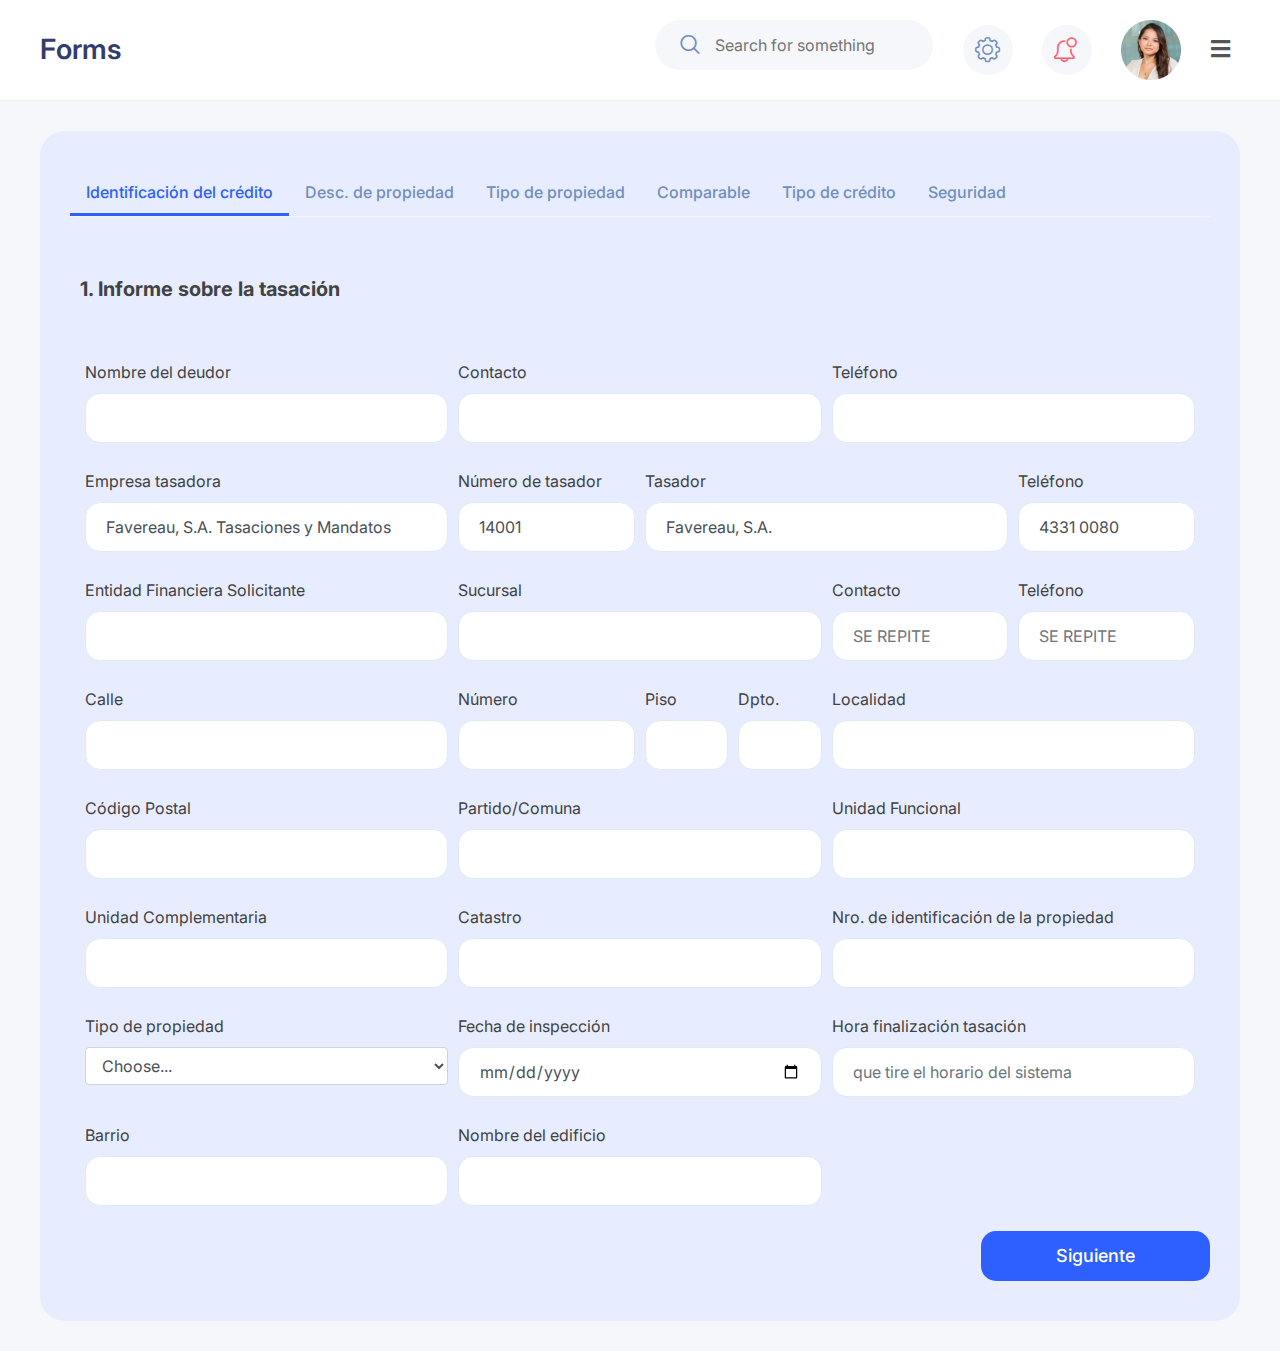
==== commit 494d3c98: "update" ====
--- a/forms.html
+++ b/forms.html
@@ -245,7 +245,9 @@
                     aria-labelledby="credit-identification-tab"
                   >
                     <section>
-                      <h5 class="text-sm-left">1. Informe sobre la tasación</h5>
+                      <h5 class="section-title">
+                        1. Informe sobre la tasación
+                      </h5>
                       <div class="container mt-5">
                         <div class="form-row profile-form">
                           <div
@@ -551,10 +553,10 @@
                     aria-labelledby="property-desc-tab"
                   >
                     <section>
-                      <div>
-                        <h5 class="text-sm-left">
-                          2. Descripción de la propiedad
-                        </h5>
+                      <h5 class="section-title">
+                        2. Descripción de la propiedad
+                      </h5>
+                      <div class="container mt-5">
                         <div class="form-row">
                           <div class="form-group single-form col-md-4">
                             <label for="tipoConstruccion"
@@ -588,6 +590,7 @@
                             />
                           </div>
                         </div>
+
                         <div class="form-row">
                           <div class="form-group single-form col-md-4">
                             <label for="calidadUbicacion"
@@ -964,7 +967,7 @@
                           </div>
 
                           <div class="form-group single-form col-md-4">
-                            <label>Servicios</label>
+                            <label>Servicios</label>>
                             <div class="form-group single-form">
                               <label for="calefaccion">Calefacción</label>
                               <select id="calefaccion" class="form-control">
@@ -1139,17 +1142,18 @@
                             style="background-color: yellow"
                           ></textarea>
                         </div>
-                      </div>
-                      <div class="form-group single-form">
-                        <label for="mejorasPrevias"
-                          >Breve descripción de mejoras previas (si las
-                          hubiera)</label
-                        >
-                        <textarea
-                          class="form-control"
-                          id="mejorasPrevias"
-                          rows="3"
-                        ></textarea>
+
+                        <div class="form-group single-form">
+                          <label for="mejorasPrevias"
+                            >Breve descripción de mejoras previas (si las
+                            hubiera)</label
+                          >
+                          <textarea
+                            class="form-control"
+                            id="mejorasPrevias"
+                            rows="3"
+                          ></textarea>
+                        </div>
                       </div>
                     </section>
                     <div class="save-button">
@@ -1171,606 +1175,658 @@
                     <div class="security-setting">
                       <div class="row">
                         <section>
-                          <h5>
+                          <h5
+                            class="section-title collapse-button"
+                            data-toggle="collapse"
+                            data-target="#buildingDescription1"
+                            aria-expanded="true"
+                            aria-controls="buildingDescription1"
+                          >
                             3. Descripción del edificio de departamento / Barrio
-                            Privado (Si correspondiere)
+                            Privado (Si Correspondiere)
                           </h5>
-                          <div class="container mt-5">
-                            <div class="form-row">
-                              <div class="form-group single-form col-md-4">
-                                <label for="nombreDeudor"
-                                  >Cantidad de Unidades</label
-                                >
-                                <input
-                                  type="text"
-                                  class="form-control"
-                                  id="unitQuantity"
-                                  placeholder=""
-                                />
-                              </div>
-                              <div class="form-group single-form col-md-4">
-                                <label for="contactoDeudor"
-                                  >Mantenimiento del área común</label
-                                >
-                                <input
-                                  type="text"
-                                  class="form-control"
-                                  id="contactoDeudor"
-                                  placeholder=""
-                                />
-                              </div>
-                              <div class="form-group single-form col-md-4">
-                                <label for="telefonoDeudor"
-                                  >Estado de las áreas comunes</label
-                                >
-                                <input
-                                  type="text"
-                                  class="form-control"
-                                  id="telefonoDeudor"
-                                  placeholder=""
-                                />
-                              </div>
-                            </div>
-                            <div class="form-row">
-                              <div class="form-group single-form col-md-4">
-                                <label for="empresaTasadora"
-                                  >Promedio mensual de expensas</label
-                                >
-                                <input
-                                  type="text"
-                                  class="form-control"
-                                  id="empresaTasadora"
-                                  value="Favereau, S.A. Tasaciones y Mandatos"
-                                  readonly
-                                />
-                              </div>
-                              <div class="form-group single-form col-md-2">
-                                <label for="numeroTasador"
-                                  >Porcentual de expensas</label
-                                >
-                                <input
-                                  type="text"
-                                  class="form-control"
-                                  id="numeroTasador"
-                                  value="14001"
-                                  readonly
-                                />
-                              </div>
-                              <div class="form-group single-form col-md-4">
-                                <label for="tasador"
-                                  >Gastos comunes pendientes de
-                                  realización</label
-                                >
-                                <input
-                                  type="text"
-                                  class="form-control"
-                                  id="tasador"
-                                  value="Favereau, S.A."
-                                  readonly
-                                />
-                              </div>
-                              <div class="form-group single-form col-md-2">
-                                <label for="telefonoTasador"
-                                  >Gastos importantes presupuestados</label
-                                >
-                                <input
-                                  type="text"
-                                  class="form-control"
-                                  id="telefonoTasador"
-                                  value="4331 0080"
-                                  readonly
-                                />
-                              </div>
-                            </div>
-                            <div class="form-row">
-                              <div class="form-group single-form col-md-4">
-                                <label for="entidadFinanciera"
-                                  >Tiene Estacionamiento</label
-                                >
-                                <input
-                                  type="text"
-                                  class="form-control"
-                                  id="entidadFinanciera"
-                                  placeholder=""
-                                />
-                              </div>
-                              <div class="form-group single-form col-md-4">
-                                <label for="sucursal">Cantidad de pisos</label>
-                                <input
-                                  type="text"
-                                  class="form-control"
-                                  id="sucursal"
-                                  placeholder=""
-                                />
-                              </div>
-                              <div class="form-group single-form col-md-2">
-                                <label for="contactoSucursal">Ascensor</label>
-                                <input
-                                  type="text"
-                                  class="form-control"
-                                  id="contactoSucursal"
-                                  placeholder="SE REPITE"
-                                  readonly
-                                />
-                              </div>
-                              <div class="form-group single-form col-md-2">
-                                <label for="telefonoSucursal"></label>
-                                <input
-                                  type="text"
-                                  class="form-control"
-                                  id="telefonoSucursal"
-                                  placeholder="SE REPITE"
-                                  readonly
-                                />
-                              </div>
-                            </div>
-                            <div class="form-row">
-                              <div class="form-group single-form col-md-4">
-                                <label for="calle"
-                                  >Cantidad de ascensores</label
-                                >
-                                <input
-                                  type="text"
-                                  class="form-control"
-                                  id="calle"
-                                  placeholder=""
-                                />
+                          <div id="buildingDescription1" class="collapse show">
+                            <div class="container mt-3">
+                              <div class="form-row">
+                                <div class="form-group single-form col-md-4">
+                                  <label for="nombreDeudor"
+                                    >Cantidad de Unidades</label
+                                  >
+                                  <input
+                                    type="text"
+                                    class="form-control"
+                                    id="unitQuantity"
+                                    placeholder=""
+                                  />
+                                </div>
+                                <div class="form-group single-form col-md-4">
+                                  <label for="contactoDeudor"
+                                    >Mantenimiento del área común</label
+                                  >
+                                  <input
+                                    type="text"
+                                    class="form-control"
+                                    id="contactoDeudor"
+                                    placeholder=""
+                                  />
+                                </div>
+                                <div class="form-group single-form col-md-4">
+                                  <label for="telefonoDeudor"
+                                    >Estado de las áreas comunes</label
+                                  >
+                                  <input
+                                    type="text"
+                                    class="form-control"
+                                    id="telefonoDeudor"
+                                    placeholder=""
+                                  />
+                                </div>
+                              </div>
+                              <div class="form-row">
+                                <div class="form-group single-form col-md-4">
+                                  <label for="empresaTasadora"
+                                    >Promedio mensual de expensas</label
+                                  >
+                                  <input
+                                    type="text"
+                                    class="form-control"
+                                    id="empresaTasadora"
+                                    value="Favereau, S.A. Tasaciones y Mandatos"
+                                    readonly
+                                  />
+                                </div>
+                                <div class="form-group single-form col-md-2">
+                                  <label for="numeroTasador"
+                                    >Porcentual de expensas</label
+                                  >
+                                  <input
+                                    type="text"
+                                    class="form-control"
+                                    id="numeroTasador"
+                                    value="14001"
+                                    readonly
+                                  />
+                                </div>
+                                <div class="form-group single-form col-md-4">
+                                  <label for="tasador"
+                                    >Gastos comunes pendientes de
+                                    realización</label
+                                  >
+                                  <input
+                                    type="text"
+                                    class="form-control"
+                                    id="tasador"
+                                    value="Favereau, S.A."
+                                    readonly
+                                  />
+                                </div>
+                                <div class="form-group single-form col-md-2">
+                                  <label for="telefonoTasador"
+                                    >Gastos importantes presupuestados</label
+                                  >
+                                  <input
+                                    type="text"
+                                    class="form-control"
+                                    id="telefonoTasador"
+                                    value="4331 0080"
+                                    readonly
+                                  />
+                                </div>
+                              </div>
+                              <div class="form-row">
+                                <div class="form-group single-form col-md-4">
+                                  <label for="entidadFinanciera"
+                                    >Tiene Estacionamiento</label
+                                  >
+                                  <input
+                                    type="text"
+                                    class="form-control"
+                                    id="entidadFinanciera"
+                                    placeholder=""
+                                  />
+                                </div>
+                                <div class="form-group single-form col-md-4">
+                                  <label for="sucursal"
+                                    >Cantidad de pisos</label
+                                  >
+                                  <input
+                                    type="text"
+                                    class="form-control"
+                                    id="sucursal"
+                                    placeholder=""
+                                  />
+                                </div>
+                                <div class="form-group single-form col-md-2">
+                                  <label for="contactoSucursal">Ascensor</label>
+                                  <input
+                                    type="text"
+                                    class="form-control"
+                                    id="contactoSucursal"
+                                    placeholder="SE REPITE"
+                                    readonly
+                                  />
+                                </div>
+                                <div class="form-group single-form col-md-2">
+                                  <label for="telefonoSucursal"></label>
+                                  <input
+                                    type="text"
+                                    class="form-control"
+                                    id="telefonoSucursal"
+                                    placeholder="SE REPITE"
+                                    readonly
+                                  />
+                                </div>
+                              </div>
+                              <div class="form-row">
+                                <div class="form-group single-form col-md-4">
+                                  <label for="calle"
+                                    >Cantidad de ascensores</label
+                                  >
+                                  <input
+                                    type="text"
+                                    class="form-control"
+                                    id="calle"
+                                    placeholder=""
+                                  />
+                                  <div class="form-group single-form">
+                                    <label for="mejorasPrevias"
+                                      >Breve descripción de mejoras previas (si
+                                      las hubiera)</label
+                                    >
+                                    <textarea
+                                      class="form-control"
+                                      id="mejorasPrevias"
+                                      rows="3"
+                                    ></textarea>
+                                  </div>
+                                </div>
+
                                 <div class="form-group single-form">
-                                  <label for="mejorasPrevias"
-                                    >Breve descripción de mejoras previas (si
-                                    las hubiera)</label
-                                  >
-                                  <textarea
-                                    class="form-control"
-                                    id="mejorasPrevias"
-                                    rows="3"
-                                  ></textarea>
-                                </div>
-                              </div>
-
-                              <div class="form-group single-form">
-                                <label for="numero">Vigilancia</label>
-                                <input
-                                  type="text"
-                                  class="form-control"
-                                  id="numero"
-                                  placeholder=""
-                                />
+                                  <label for="numero">Vigilancia</label>
+                                  <input
+                                    type="text"
+                                    class="form-control"
+                                    id="numero"
+                                    placeholder=""
+                                  />
+                                </div>
                               </div>
                             </div>
                           </div>
                         </section>
                         <section>
-                          <h5>4. Descripción del terreno</h5>
-                          <div class="container mt-5">
-                            <div class="form-row">
-                              <div class="form-group single-form col-md-4">
-                                <label for="nombreDeudor"
-                                  >Tipo / Designación de zonificación</label
+                          <h5
+                            class="section-title collapse-button"
+                            data-toggle="collapse"
+                            data-target="#landDescription2"
+                            aria-expanded="true"
+                            aria-controls="landDescription2"
+                          >
+                            4. Descripción del terreno
+                          </h5>
+                          <div
+                            id="landDescription2"
+                            class="collapse collapse-wrapper"
+                          >
+                            <div class="container mt-3">
+                              <div class="form-row">
+                                <div class="form-group single-form col-md-4">
+                                  <label for="nombreDeudor"
+                                    >Tipo / Designación de zonificación</label
+                                  >
+                                  <input
+                                    type="text"
+                                    class="form-control"
+                                    id="unitQuantity"
+                                    placeholder=""
+                                  />
+                                </div>
+                                <div class="form-group single-form col-md-4">
+                                  <label for="contactoDeudor"
+                                    >Autoridad de contralor</label
+                                  >
+                                  <input
+                                    type="text"
+                                    class="form-control"
+                                    id="contactoDeudor"
+                                    placeholder=""
+                                  />
+                                </div>
+                                <div class="form-group single-form col-md-4">
+                                  <label for="telefonoDeudor"
+                                    >Año de construcción</label
+                                  >
+                                  <input
+                                    type="text"
+                                    class="form-control"
+                                    id="telefonoDeudor"
+                                    placeholder=""
+                                  />
+                                </div>
+                              </div>
+                              <div class="form-row">
+                                <div class="form-group single-form col-md-4">
+                                  <label for="empresaTasadora"
+                                    >Topografia</label
+                                  >
+                                  <input
+                                    type="text"
+                                    class="form-control"
+                                    id="empresaTasadora"
+                                    value="Favereau, S.A. Tasaciones y Mandatos"
+                                    readonly
+                                  />
+                                </div>
+                                <div class="form-group single-form col-md-2">
+                                  <label for="numeroTasador">Forma</label>
+                                  <input
+                                    type="text"
+                                    class="form-control"
+                                    id="numeroTasador"
+                                    value="14001"
+                                    readonly
+                                  />
+                                </div>
+                                <div class="form-group single-form col-md-4">
+                                  <label for="tasador"
+                                    >Dimensiones perimerales</label
+                                  >
+                                  <input
+                                    type="text"
+                                    class="form-control"
+                                    id="tasador"
+                                    value="Favereau, S.A."
+                                    readonly
+                                  />
+                                </div>
+                                <div class="form-group single-form col-md-2">
+                                  <label for="telefonoTasador">Vista</label>
+                                  <input
+                                    type="text"
+                                    class="form-control"
+                                    id="telefonoTasador"
+                                    value="4331 0080"
+                                    readonly
+                                  />
+                                </div>
+                              </div>
+                              <div class="form-row">
+                                <div class="form-group single-form col-md-4">
+                                  <label for="entidadFinanciera">Desague</label>
+                                  <input
+                                    type="text"
+                                    class="form-control"
+                                    id="entidadFinanciera"
+                                    placeholder=""
+                                  />
+                                </div>
+                                <div class="form-group single-form col-md-4">
+                                  <label for="sucursal"
+                                    >Riesgo de inundación</label
+                                  >
+                                  <input
+                                    type="text"
+                                    class="form-control"
+                                    id="sucursal"
+                                    placeholder=""
+                                  />
+                                </div>
+                                <div class="form-group single-form col-md-2">
+                                  <label for="contactoSucursal"
+                                    >Tipo de techo</label
+                                  >
+                                  <input
+                                    type="text"
+                                    class="form-control"
+                                    id="contactoSucursal"
+                                    placeholder="SE REPITE"
+                                    readonly
+                                  />
+                                </div>
+                                <div class="form-group single-form col-md-2">
+                                  <label for="telefonoSucursal">Terreno</label>
+                                  <input
+                                    type="text"
+                                    class="form-control"
+                                    id="telefonoSucursal"
+                                    placeholder="SE REPITE"
+                                    readonly
+                                  />
+                                </div>
+                              </div>
+                              <h5>Servicios</h5>
+                              <div class="form-row">
+                                <div class="form-group single-form col-md-3">
+                                  <label for="electricidad">Electricidad</label>
+                                  <select
+                                    class="form-control"
+                                    id="electricidad"
+                                  >
+                                    <option value="option1">Opción 1</option>
+                                    <option value="option2">Opción 2</option>
+                                    <option value="option3">Opción 3</option>
+                                  </select>
+                                </div>
+                                <div class="form-group single-form col-md-3">
+                                  <label for="gas">Gas</label>
+                                  <select class="form-control" id="gas">
+                                    <option value="option1">Opción 1</option>
+                                    <option value="option2">Opción 2</option>
+                                    <option value="option3">Opción 3</option>
+                                  </select>
+                                </div>
+                                <div class="form-group single-form col-md-3">
+                                  <label for="telefono">Teléfono</label>
+                                  <select class="form-control" id="telefono">
+                                    <option value="option1">Opción 1</option>
+                                    <option value="option2">Opción 2</option>
+                                    <option value="option3">Opción 3</option>
+                                  </select>
+                                </div>
+                                <div class="form-group single-form col-md-3">
+                                  <label for="electricidad2"
+                                    >Electricidad 2</label
+                                  >
+                                  <select
+                                    class="form-control"
+                                    id="electricidad2"
+                                  >
+                                    <option value="option1">Opción 1</option>
+                                    <option value="option2">Opción 2</option>
+                                    <option value="option3">Opción 3</option>
+                                  </select>
+                                </div>
+                              </div>
+                              <div class="form-row">
+                                <div class="form-group single-form col-md-3">
+                                  <label for="cloaca">Cloaca</label>
+                                  <select class="form-control" id="cloaca">
+                                    <option value="option1">Opción 1</option>
+                                    <option value="option2">Opción 2</option>
+                                    <option value="option3">Opción 3</option>
+                                  </select>
+                                </div>
+                                <div class="form-group single-form col-md-3">
+                                  <label for="desaguePluvial"
+                                    >Desagüe pluvial</label
+                                  >
+                                  <select
+                                    class="form-control"
+                                    id="desaguePluvial"
+                                  >
+                                    <option value="option1">Opción 1</option>
+                                    <option value="option2">Opción 2</option>
+                                    <option value="option3">Opción 3</option>
+                                  </select>
+                                </div>
+                              </div>
+                              <div class="form-group single-form">
+                                <label for="mejorasPrevias"
+                                  >Observaciones sobre el lote</label
                                 >
-                                <input
-                                  type="text"
+                                <textarea
                                   class="form-control"
-                                  id="unitQuantity"
-                                  placeholder=""
-                                />
-                              </div>
-                              <div class="form-group single-form col-md-4">
-                                <label for="contactoDeudor"
-                                  >Autoridad de contralor</label
-                                >
-                                <input
-                                  type="text"
-                                  class="form-control"
-                                  id="contactoDeudor"
-                                  placeholder=""
-                                />
-                              </div>
-                              <div class="form-group single-form col-md-4">
-                                <label for="telefonoDeudor"
-                                  >Año de construcción</label
-                                >
-                                <input
-                                  type="text"
-                                  class="form-control"
-                                  id="telefonoDeudor"
-                                  placeholder=""
-                                />
-                              </div>
-                            </div>
-                            <div class="form-row">
-                              <div class="form-group single-form col-md-4">
-                                <label for="empresaTasadora">Topografia</label>
-                                <input
-                                  type="text"
-                                  class="form-control"
-                                  id="empresaTasadora"
-                                  value="Favereau, S.A. Tasaciones y Mandatos"
-                                  readonly
-                                />
-                              </div>
-                              <div class="form-group single-form col-md-2">
-                                <label for="numeroTasador">Forma</label>
-                                <input
-                                  type="text"
-                                  class="form-control"
-                                  id="numeroTasador"
-                                  value="14001"
-                                  readonly
-                                />
-                              </div>
-                              <div class="form-group single-form col-md-4">
-                                <label for="tasador"
-                                  >Dimensiones perimerales</label
-                                >
-                                <input
-                                  type="text"
-                                  class="form-control"
-                                  id="tasador"
-                                  value="Favereau, S.A."
-                                  readonly
-                                />
-                              </div>
-                              <div class="form-group single-form col-md-2">
-                                <label for="telefonoTasador">Vista</label>
-                                <input
-                                  type="text"
-                                  class="form-control"
-                                  id="telefonoTasador"
-                                  value="4331 0080"
-                                  readonly
-                                />
-                              </div>
-                            </div>
-                            <div class="form-row">
-                              <div class="form-group single-form col-md-4">
-                                <label for="entidadFinanciera">Desague</label>
-                                <input
-                                  type="text"
-                                  class="form-control"
-                                  id="entidadFinanciera"
-                                  placeholder=""
-                                />
-                              </div>
-                              <div class="form-group single-form col-md-4">
-                                <label for="sucursal"
-                                  >Riesgo de inundación</label
-                                >
-                                <input
-                                  type="text"
-                                  class="form-control"
-                                  id="sucursal"
-                                  placeholder=""
-                                />
-                              </div>
-                              <div class="form-group single-form col-md-2">
-                                <label for="contactoSucursal"
-                                  >Tipo de techo</label
-                                >
-                                <input
-                                  type="text"
-                                  class="form-control"
-                                  id="contactoSucursal"
-                                  placeholder="SE REPITE"
-                                  readonly
-                                />
-                              </div>
-                              <div class="form-group single-form col-md-2">
-                                <label for="telefonoSucursal">Terreno</label>
-                                <input
-                                  type="text"
-                                  class="form-control"
-                                  id="telefonoSucursal"
-                                  placeholder="SE REPITE"
-                                  readonly
-                                />
-                              </div>
-                            </div>
-                            <h5>Servicios</h5>
-                            <div class="form-row">
-                              <div class="form-group single-form col-md-3">
-                                <label for="electricidad">Electricidad</label>
-                                <select class="form-control" id="electricidad">
-                                  <option value="option1">Opción 1</option>
-                                  <option value="option2">Opción 2</option>
-                                  <option value="option3">Opción 3</option>
-                                </select>
-                              </div>
-                              <div class="form-group single-form col-md-3">
-                                <label for="gas">Gas</label>
-                                <select class="form-control" id="gas">
-                                  <option value="option1">Opción 1</option>
-                                  <option value="option2">Opción 2</option>
-                                  <option value="option3">Opción 3</option>
-                                </select>
-                              </div>
-                              <div class="form-group single-form col-md-3">
-                                <label for="telefono">Teléfono</label>
-                                <select class="form-control" id="telefono">
-                                  <option value="option1">Opción 1</option>
-                                  <option value="option2">Opción 2</option>
-                                  <option value="option3">Opción 3</option>
-                                </select>
-                              </div>
-                              <div class="form-group single-form col-md-3">
-                                <label for="electricidad2"
-                                  >Electricidad 2</label
-                                >
-                                <select class="form-control" id="electricidad2">
-                                  <option value="option1">Opción 1</option>
-                                  <option value="option2">Opción 2</option>
-                                  <option value="option3">Opción 3</option>
-                                </select>
-                              </div>
-                            </div>
-                            <div class="form-row">
-                              <div class="form-group single-form col-md-3">
-                                <label for="cloaca">Cloaca</label>
-                                <select class="form-control" id="cloaca">
-                                  <option value="option1">Opción 1</option>
-                                  <option value="option2">Opción 2</option>
-                                  <option value="option3">Opción 3</option>
-                                </select>
-                              </div>
-                              <div class="form-group single-form col-md-3">
-                                <label for="desaguePluvial"
-                                  >Desagüe pluvial</label
-                                >
-                                <select
-                                  class="form-control"
-                                  id="desaguePluvial"
-                                >
-                                  <option value="option1">Opción 1</option>
-                                  <option value="option2">Opción 2</option>
-                                  <option value="option3">Opción 3</option>
-                                </select>
-                              </div>
-                            </div>
-                            <div class="form-group single-form">
-                              <label for="mejorasPrevias"
-                                >Observaciones sobre el lote</label
-                              >
-                              <textarea
-                                class="form-control"
-                                id="mejorasPrevias"
-                                rows="3"
-                              ></textarea>
+                                  id="mejorasPrevias"
+                                  rows="3"
+                                ></textarea>
+                              </div>
                             </div>
                           </div>
                         </section>
                         <section>
-                          <h5>5. Descripción del barrio</h5>
-                          <div class="container mt-5">
-                            <div class="form-row">
-                              <div class="form-group single-form col-md-3">
-                                <label for="zona">Zona</label>
-                                <input
-                                  type="text"
+                          <h5
+                            class="section-title collapse-button"
+                            data-toggle="collapse"
+                            data-target="#neighborhood3"
+                            aria-expanded="true"
+                            aria-controls="neighborhood3"
+                          >
+                            5. Descripción del barrio
+                          </h5>
+                          <div
+                            id="neighborhood3"
+                            class="collapse collapse-wrapper"
+                          >
+                            <div class="container mt-3">
+                              <div class="form-row">
+                                <div class="form-group single-form col-md-3">
+                                  <label for="zona">Zona</label>
+                                  <input
+                                    type="text"
+                                    class="form-control"
+                                    id="zona"
+                                    placeholder=""
+                                  />
+                                </div>
+                                <div class="form-group single-form col-md-3">
+                                  <label for="nivelSocioeconomico"
+                                    >Nivel socioeconómico</label
+                                  >
+                                  <input
+                                    type="text"
+                                    class="form-control"
+                                    id="nivelSocioeconomico"
+                                    placeholder=""
+                                  />
+                                </div>
+                                <div class="form-group single-form col-md-2">
+                                  <label for="construido">Construído</label>
+                                  <input
+                                    type="text"
+                                    class="form-control"
+                                    id="construido"
+                                    placeholder=""
+                                  />
+                                </div>
+                                <div class="form-group single-form col-md-2">
+                                  <label for="indiceCrecimiento"
+                                    >Índice de crecimiento</label
+                                  >
+                                  <input
+                                    type="text"
+                                    class="form-control"
+                                    id="indiceCrecimiento"
+                                    value="Favereau, S.A. Tasaciones y Mandatos"
+                                    readonly
+                                  />
+                                </div>
+                                <div class="form-group single-form col-md-2">
+                                  <label for="vigilanciaBarrio"
+                                    >Vigilancia de barrio</label
+                                  >
+                                  <select
+                                    class="form-control"
+                                    id="vigilanciaBarrio"
+                                  >
+                                    <option value="yes">Si</option>
+                                    <option value="no">No</option>
+                                  </select>
+                                </div>
+                              </div>
+                              <div class="form-row">
+                                <div class="form-group single-form col-md-2">
+                                  <label for="numeroTasador"
+                                    >Valores de la propiedad</label
+                                  >
+                                  <input
+                                    type="text"
+                                    class="form-control"
+                                    id="numeroTasador"
+                                    value="14001"
+                                    readonly
+                                  />
+                                </div>
+                                <div class="form-group single-form col-md-2">
+                                  <label for="tasador">Demanda / Oferta</label>
+                                  <input
+                                    type="text"
+                                    class="form-control"
+                                    id="tasador"
+                                    value="Favereau, S.A."
+                                    readonly
+                                  />
+                                </div>
+                                <div class="form-group single-form col-md-2">
+                                  <label for="telefonoTasador"
+                                    >Tiempo de comercialización (meses)</label
+                                  >
+                                  <input
+                                    type="text"
+                                    class="form-control"
+                                    id="telefonoTasador"
+                                    value="4331 0080"
+                                    readonly
+                                  />
+                                </div>
+                              </div>
+                              <div class="form-row">
+                                <div class="form-group single-form col-md-4">
+                                  <label for="entidadFinanciera">Desague</label>
+                                  <input
+                                    type="text"
+                                    class="form-control"
+                                    id="entidadFinanciera"
+                                    placeholder=""
+                                  />
+                                </div>
+                                <div class="form-group single-form col-md-4">
+                                  <label for="sucursal"
+                                    >Riesgo de inundación</label
+                                  >
+                                  <input
+                                    type="text"
+                                    class="form-control"
+                                    id="sucursal"
+                                    placeholder=""
+                                  />
+                                </div>
+                                <div class="form-group single-form col-md-2">
+                                  <label for="contactoSucursal"
+                                    >Tipo de techo</label
+                                  >
+                                  <input
+                                    type="text"
+                                    class="form-control"
+                                    id="contactoSucursal"
+                                    placeholder="SE REPITE"
+                                    readonly
+                                  />
+                                </div>
+                                <div class="form-group single-form col-md-2">
+                                  <label for="telefonoSucursal">Terreno</label>
+                                  <input
+                                    type="text"
+                                    class="form-control"
+                                    id="telefonoSucursal"
+                                    placeholder="SE REPITE"
+                                    readonly
+                                  />
+                                </div>
+                              </div>
+                              <h5>Servicios</h5>
+                              <div class="form-row">
+                                <div class="form-group single-form col-md-3">
+                                  <label for="electricidad">Electricidad</label>
+                                  <select
+                                    class="form-control"
+                                    id="electricidad"
+                                  >
+                                    <option value="option1">Opción 1</option>
+                                    <option value="option2">Opción 2</option>
+                                    <option value="option3">Opción 3</option>
+                                  </select>
+                                </div>
+                                <div class="form-group single-form col-md-3">
+                                  <label for="gas">Gas</label>
+                                  <select class="form-control" id="gas">
+                                    <option value="option1">Opción 1</option>
+                                    <option value="option2">Opción 2</option>
+                                    <option value="option3">Opción 3</option>
+                                  </select>
+                                </div>
+                                <div class="form-group single-form col-md-3">
+                                  <label for="telefono">Teléfono</label>
+                                  <select class="form-control" id="telefono">
+                                    <option value="option1">Opción 1</option>
+                                    <option value="option2">Opción 2</option>
+                                    <option value="option3">Opción 3</option>
+                                  </select>
+                                </div>
+                                <div class="form-group single-form col-md-3">
+                                  <label for="electricidad2"
+                                    >Electricidad 2</label
+                                  >
+                                  <select
+                                    class="form-control"
+                                    id="electricidad2"
+                                  >
+                                    <option value="option1">Opción 1</option>
+                                    <option value="option2">Opción 2</option>
+                                    <option value="option3">Opción 3</option>
+                                  </select>
+                                </div>
+                              </div>
+                              <div class="form-row">
+                                <div class="form-group single-form col-md-3">
+                                  <label for="cloaca">Cloaca</label>
+                                  <select class="form-control" id="cloaca">
+                                    <option value="option1">Opción 1</option>
+                                    <option value="option2">Opción 2</option>
+                                    <option value="option3">Opción 3</option>
+                                  </select>
+                                </div>
+                                <div class="form-group single-form col-md-3">
+                                  <label for="desaguePluvial"
+                                    >Desagüe pluvial</label
+                                  >
+                                  <select
+                                    class="form-control"
+                                    id="desaguePluvial"
+                                  >
+                                    <option value="option1">Opción 1</option>
+                                    <option value="option2">Opción 2</option>
+                                    <option value="option3">Opción 3</option>
+                                  </select>
+                                </div>
+                              </div>
+                              <div class="form-group single-form">
+                                <label for="mejorasPrevias"
+                                  >Características del barrio</label
+                                >
+                                <textarea
                                   class="form-control"
-                                  id="zona"
-                                  placeholder=""
-                                />
-                              </div>
-                              <div class="form-group single-form col-md-3">
-                                <label for="nivelSocioeconomico"
-                                  >Nivel socioeconómico</label
+                                  id="mejorasPrevias"
+                                  rows="3"
+                                ></textarea>
+                              </div>
+                              <div class="form-group single-form">
+                                <label for="mejorasPrevias"
+                                  >Factores que influyen en la comercializacion
+                                  de las propiedades del barrio (proximidad a
+                                  lugares de trabajo y entrenimientos,
+                                  estabilidad del empleo, atractivo del mercado,
+                                  etc.)</label
                                 >
-                                <input
-                                  type="text"
+                                <textarea
                                   class="form-control"
-                                  id="nivelSocioeconomico"
-                                  placeholder=""
-                                />
-                              </div>
-                              <div class="form-group single-form col-md-2">
-                                <label for="construido">Construído</label>
-                                <input
-                                  type="text"
+                                  id="mejorasPrevias"
+                                  rows="3"
+                                ></textarea>
+                              </div>
+                              <div class="form-group single-form">
+                                <label for="mejorasPrevias"
+                                  >Observaciones sobre condiciones del mercado
+                                  (tendencias de la prop. inmueble,
+                                  empleo/ppales. empleadores, otros factores que
+                                  influyen en el valor de los bienes
+                                  inmuebles.)</label
+                                >
+                                <textarea
                                   class="form-control"
-                                  id="construido"
-                                  placeholder=""
-                                />
-                              </div>
-                              <div class="form-group single-form col-md-2">
-                                <label for="indiceCrecimiento"
-                                  >Índice de crecimiento</label
-                                >
-                                <input
-                                  type="text"
-                                  class="form-control"
-                                  id="indiceCrecimiento"
-                                  value="Favereau, S.A. Tasaciones y Mandatos"
-                                  readonly
-                                />
-                              </div>
-                              <div class="form-group single-form col-md-2">
-                                <label for="vigilanciaBarrio"
-                                  >Vigilancia de barrio</label
-                                >
-                                <select
-                                  class="form-control"
-                                  id="vigilanciaBarrio"
-                                >
-                                  <option value="yes">Si</option>
-                                  <option value="no">No</option>
-                                </select>
-                              </div>
-                            </div>
-                            <div class="form-row">
-                              <div class="form-group single-form col-md-2">
-                                <label for="numeroTasador"
-                                  >Valores de la propiedad</label
-                                >
-                                <input
-                                  type="text"
-                                  class="form-control"
-                                  id="numeroTasador"
-                                  value="14001"
-                                  readonly
-                                />
-                              </div>
-                              <div class="form-group single-form col-md-2">
-                                <label for="tasador">Demanda / Oferta</label>
-                                <input
-                                  type="text"
-                                  class="form-control"
-                                  id="tasador"
-                                  value="Favereau, S.A."
-                                  readonly
-                                />
-                              </div>
-                              <div class="form-group single-form col-md-2">
-                                <label for="telefonoTasador"
-                                  >Tiempo de comercialización (meses)</label
-                                >
-                                <input
-                                  type="text"
-                                  class="form-control"
-                                  id="telefonoTasador"
-                                  value="4331 0080"
-                                  readonly
-                                />
-                              </div>
-                            </div>
-                            <div class="form-row">
-                              <div class="form-group single-form col-md-4">
-                                <label for="entidadFinanciera">Desague</label>
-                                <input
-                                  type="text"
-                                  class="form-control"
-                                  id="entidadFinanciera"
-                                  placeholder=""
-                                />
-                              </div>
-                              <div class="form-group single-form col-md-4">
-                                <label for="sucursal"
-                                  >Riesgo de inundación</label
-                                >
-                                <input
-                                  type="text"
-                                  class="form-control"
-                                  id="sucursal"
-                                  placeholder=""
-                                />
-                              </div>
-                              <div class="form-group single-form col-md-2">
-                                <label for="contactoSucursal"
-                                  >Tipo de techo</label
-                                >
-                                <input
-                                  type="text"
-                                  class="form-control"
-                                  id="contactoSucursal"
-                                  placeholder="SE REPITE"
-                                  readonly
-                                />
-                              </div>
-                              <div class="form-group single-form col-md-2">
-                                <label for="telefonoSucursal">Terreno</label>
-                                <input
-                                  type="text"
-                                  class="form-control"
-                                  id="telefonoSucursal"
-                                  placeholder="SE REPITE"
-                                  readonly
-                                />
-                              </div>
-                            </div>
-                            <h5>Servicios</h5>
-                            <div class="form-row">
-                              <div class="form-group single-form col-md-3">
-                                <label for="electricidad">Electricidad</label>
-                                <select class="form-control" id="electricidad">
-                                  <option value="option1">Opción 1</option>
-                                  <option value="option2">Opción 2</option>
-                                  <option value="option3">Opción 3</option>
-                                </select>
-                              </div>
-                              <div class="form-group single-form col-md-3">
-                                <label for="gas">Gas</label>
-                                <select class="form-control" id="gas">
-                                  <option value="option1">Opción 1</option>
-                                  <option value="option2">Opción 2</option>
-                                  <option value="option3">Opción 3</option>
-                                </select>
-                              </div>
-                              <div class="form-group single-form col-md-3">
-                                <label for="telefono">Teléfono</label>
-                                <select class="form-control" id="telefono">
-                                  <option value="option1">Opción 1</option>
-                                  <option value="option2">Opción 2</option>
-                                  <option value="option3">Opción 3</option>
-                                </select>
-                              </div>
-                              <div class="form-group single-form col-md-3">
-                                <label for="electricidad2"
-                                  >Electricidad 2</label
-                                >
-                                <select class="form-control" id="electricidad2">
-                                  <option value="option1">Opción 1</option>
-                                  <option value="option2">Opción 2</option>
-                                  <option value="option3">Opción 3</option>
-                                </select>
-                              </div>
-                            </div>
-                            <div class="form-row">
-                              <div class="form-group single-form col-md-3">
-                                <label for="cloaca">Cloaca</label>
-                                <select class="form-control" id="cloaca">
-                                  <option value="option1">Opción 1</option>
-                                  <option value="option2">Opción 2</option>
-                                  <option value="option3">Opción 3</option>
-                                </select>
-                              </div>
-                              <div class="form-group single-form col-md-3">
-                                <label for="desaguePluvial"
-                                  >Desagüe pluvial</label
-                                >
-                                <select
-                                  class="form-control"
-                                  id="desaguePluvial"
-                                >
-                                  <option value="option1">Opción 1</option>
-                                  <option value="option2">Opción 2</option>
-                                  <option value="option3">Opción 3</option>
-                                </select>
-                              </div>
-                            </div>
-                            <div class="form-group single-form">
-                              <label for="mejorasPrevias"
-                                >Características del barrio</label
-                              >
-                              <textarea
-                                class="form-control"
-                                id="mejorasPrevias"
-                                rows="3"
-                              ></textarea>
-                            </div>
-                            <div class="form-group single-form">
-                              <label for="mejorasPrevias"
-                                >Factores que influyen en la comercializacion de
-                                las propiedades del barrio (proximidad a lugares
-                                de trabajo y entrenimientos, estabilidad del
-                                empleo, atractivo del mercado, etc.)</label
-                              >
-                              <textarea
-                                class="form-control"
-                                id="mejorasPrevias"
-                                rows="3"
-                              ></textarea>
-                            </div>
-                            <div class="form-group single-form">
-                              <label for="mejorasPrevias"
-                                >Observaciones sobre condiciones del mercado
-                                (tendencias de la prop. inmueble, empleo/ppales.
-                                empleadores, otros factores que influyen en el
-                                valor de los bienes inmuebles.)</label
-                              >
-                              <textarea
-                                class="form-control"
-                                id="mejorasPrevias"
-                                rows="3"
-                              ></textarea>
+                                  id="mejorasPrevias"
+                                  rows="3"
+                                ></textarea>
+                              </div>
                             </div>
                           </div>
                         </section>
@@ -1793,901 +1849,952 @@
                     aria-labelledby="comparable-tab"
                   >
                     <section class="container mt-5">
-                      <h5>6. Comparables</h5>
+                      <h5 class="section-title">6. Comparables</h5>
                       <tr />
                       <section>
-                        <h6 class="mt-3">Comparable 1</h6>
-                        <form>
-                          <div class="form-row profile-form">
-                            <div class="form-group single-form col-md-3">
-                              <label for="precio">Precio</label>
-                              <input
-                                type="text"
-                                class="form-control"
-                                id="precio"
-                              />
-                            </div>
-                            <div class="form-group single-form col-md-3">
-                              <label for="ventaCotizacion"
-                                >Venta o cotización</label
-                              >
-                              <input
-                                type="text"
-                                class="form-control"
-                                id="ventaCotizacion"
-                              />
-                            </div>
-                            <div class="form-group single-form col-md-3">
-                              <label for="tipoPropiedad"
-                                >Tipo de propiedad</label
-                              >
-                              <input
-                                type="text"
-                                class="form-control"
-                                id="tipoPropiedad"
-                              />
-                            </div>
-                            <div class="form-group single-form col-md-3">
-                              <label for="fechaVentaCotizacion"
-                                >Fecha de venta o cotización</label
-                              >
-                              <input
-                                type="text"
-                                class="form-control"
-                                id="fechaVentaCotizacion"
-                              />
-                            </div>
-                          </div>
-                          <div class="form-row">
-                            <div class="form-group single-form col-md-4">
-                              <label for="calle">Calle</label>
-                              <input
-                                type="text"
-                                class="form-control"
-                                id="calle"
-                              />
-                            </div>
-                            <div class="form-group single-form col-md-1">
-                              <label for="numero">Número</label>
-                              <input
-                                type="text"
-                                class="form-control"
-                                id="numero"
-                              />
-                            </div>
-                            <div class="form-group single-form col-md-1">
-                              <label for="piso">Piso</label>
-                              <input
-                                type="text"
-                                class="form-control"
-                                id="piso"
-                              />
-                            </div>
-                            <div class="form-group single-form col-md-2">
-                              <label for="departamento">Departamento</label>
-                              <input
-                                type="text"
-                                class="form-control"
-                                id="departamento"
-                              />
-                            </div>
-                            <div class="form-group single-form col-md-4">
-                              <label for="localidad">Localidad</label>
-                              <input
-                                type="text"
-                                class="form-control"
-                                id="localidad"
-                              />
-                            </div>
-                          </div>
-                          <div class="form-row">
-                            <div class="form-group single-form col-md-2">
-                              <label for="codigoPostal">Código postal</label>
-                              <input
-                                type="text"
-                                class="form-control"
-                                id="codigoPostal"
-                              />
-                            </div>
-                            <div class="form-group single-form col-md-2">
-                              <label for="provincia">Provincia</label>
-                              <input
-                                type="text"
-                                class="form-control"
-                                id="provincia"
-                              />
-                            </div>
-                            <div class="form-group single-form col-md-2">
-                              <label for="unidadFuncionalNro"
-                                >Unidad funcional nro.</label
-                              >
-                              <input
-                                type="text"
-                                class="form-control"
-                                id="unidadFuncionalNro"
-                              />
-                            </div>
-                            <div class="form-group single-form col-md-2">
-                              <label for="nComNro">N com nro.</label>
-                              <input
-                                type="text"
-                                class="form-control"
-                                id="nComNro"
-                              />
-                            </div>
-                            <div class="form-group single-form col-md-2">
-                              <label for="tipoConstruccion"
-                                >Tipo de construcción</label
-                              >
-                              <input
-                                type="text"
-                                class="form-control"
-                                id="tipoConstruccion"
-                              />
-                            </div>
-                            <div class="form-group single-form col-md-2">
-                              <label for="areaVivienda">Area de vivienda</label>
-                              <input
-                                type="text"
-                                class="form-control"
-                                id="areaVivienda"
-                              />
-                            </div>
-                          </div>
-                          <div class="form-row">
-                            <div class="form-group single-form col-md-2">
-                              <label for="precioM2">Precio por m/2</label>
-                              <input
-                                type="text"
-                                class="form-control"
-                                id="precioM2"
-                              />
-                            </div>
-                            <div class="form-group single-form col-md-2">
-                              <label for="anioConstruccion"
-                                >Año de construcción</label
-                              >
-                              <input
-                                type="text"
-                                class="form-control"
-                                id="anioConstruccion"
-                              />
-                            </div>
-                            <div class="form-group single-form col-md-2">
-                              <label for="supTerrenoM2"
-                                >Sup. del terreno en m/2</label
-                              >
-                              <input
-                                type="text"
-                                class="form-control"
-                                id="supTerrenoM2"
-                              />
-                            </div>
-                          </div>
-                          <h6 class="mt-4 mb-3">
-                            Comparación de las características
-                          </h6>
-                          <div class="form-row">
-                            <div class="form-group single-form col-md-2">
-                              <label for="antiguedad">Antiguedad</label>
-                              <input
-                                type="text"
-                                class="form-control"
-                                id="antiguedad"
-                              />
-                            </div>
-                            <div class="form-group single-form col-md-2">
-                              <label for="estadoMantenimiento"
-                                >Estado de mantenimiento</label
-                              >
-                              <input
-                                type="text"
-                                class="form-control"
-                                id="estadoMantenimiento"
-                              />
-                            </div>
-                            <div class="form-group single-form col-md-2">
-                              <label for="comercializacion"
-                                >Comercialización</label
-                              >
-                              <input
-                                type="text"
-                                class="form-control"
-                                id="comercializacion"
-                              />
-                            </div>
-                            <div class="form-group single-form col-md-2">
-                              <label for="estacionamiento"
-                                >Estacionamiento</label
-                              >
-                              <input
-                                type="text"
-                                class="form-control"
-                                id="estacionamiento"
-                              />
-                            </div>
-                            <div class="form-group single-form col-md-2">
-                              <label for="estadoConstruccion"
-                                >Estado de la construcción</label
-                              >
-                              <input
-                                type="text"
-                                class="form-control"
-                                id="estadoConstruccion"
-                              />
-                            </div>
-                            <div class="form-group single-form col-md-2">
-                              <label for="calidadUbicacion"
-                                >Calidad de la ubicación</label
-                              >
-                              <input
-                                type="text"
-                                class="form-control"
-                                id="calidadUbicacion"
-                              />
-                            </div>
-                          </div>
-                          <div class="form-row">
-                            <div class="form-group single-form col-md-2">
-                              <label for="comodidades">Comodidades</label>
-                              <input
-                                type="text"
-                                class="form-control"
-                                id="comodidades"
-                              />
-                            </div>
-                            <div class="form-group single-form col-md-2">
-                              <label for="cantidadHabitaciones"
-                                >Cantidad de habitaciones</label
-                              >
-                              <input
-                                type="text"
-                                class="form-control"
-                                id="cantidadHabitaciones"
-                              />
-                            </div>
-                          </div>
-                          <div class="form-group single-form">
-                            <label for="observaciones"
-                              >Observaciones sobre similitudes o diferencias con
-                              la propiedad tasada</label
-                            >
-                            <textarea
-                              class="form-control"
-                              id="observaciones"
-                              rows="3"
-                            ></textarea>
-                          </div>
-                          <div class="form-row">
-                            <div class="form-group single-form col-md-6">
-                              <label for="inmobiliaria"
-                                >Inmobiliaria que lo comercializa</label
-                              >
-                              <input
-                                type="text"
-                                class="form-control"
-                                id="inmobiliaria"
-                              />
-                            </div>
-                            <div class="single-form col-md-6">
-                              <label for="telefonoInmobiliaria"
-                                >Teléfono de la inmobiliaria</label
-                              >
-                              <input
-                                type="text"
-                                class="form-control"
-                                id="telefonoInmobiliaria"
-                              />
-                            </div>
-                          </div>
-                          <div class="form-group single-form">
-                            <label for="valorPropiedad"
-                              >Valor de la propiedad tasada en relación con el
-                              comparable 2</label
-                            >
-                            <input
-                              type="text"
-                              class="form-control"
-                              id="valorPropiedad"
-                            />
-                          </div>
-                        </form>
+                        <h5
+                          class="section-subtitle collapse-button"
+                          data-toggle="collapse"
+                          data-target="#comparable1Form"
+                          aria-expanded="true"
+                          aria-controls="comparable1Form"
+                        >
+                          Comparable 1
+                        </h5>
+                        <div id="comparable1Form" class="collapse show">
+                          <div class="container mt-3">
+                            <form>
+                              <div class="form-row profile-form">
+                                <div class="form-group single-form col-md-3">
+                                  <label for="precio">Precio</label>
+                                  <input
+                                    type="text"
+                                    class="form-control"
+                                    id="precio"
+                                  />
+                                </div>
+                                <div class="form-group single-form col-md-3">
+                                  <label for="ventaCotizacion"
+                                    >Venta o cotización</label
+                                  >
+                                  <input
+                                    type="text"
+                                    class="form-control"
+                                    id="ventaCotizacion"
+                                  />
+                                </div>
+                                <div class="form-group single-form col-md-3">
+                                  <label for="tipoPropiedad"
+                                    >Tipo de propiedad</label
+                                  >
+                                  <input
+                                    type="text"
+                                    class="form-control"
+                                    id="tipoPropiedad"
+                                  />
+                                </div>
+                                <div class="form-group single-form col-md-3">
+                                  <label for="fechaVentaCotizacion"
+                                    >Fecha de venta o cotización</label
+                                  >
+                                  <input
+                                    type="text"
+                                    class="form-control"
+                                    id="fechaVentaCotizacion"
+                                  />
+                                </div>
+                              </div>
+                              <div class="form-row">
+                                <div class="form-group single-form col-md-4">
+                                  <label for="calle">Calle</label>
+                                  <input
+                                    type="text"
+                                    class="form-control"
+                                    id="calle"
+                                  />
+                                </div>
+                                <div class="form-group single-form col-md-1">
+                                  <label for="numero">Número</label>
+                                  <input
+                                    type="text"
+                                    class="form-control"
+                                    id="numero"
+                                  />
+                                </div>
+                                <div class="form-group single-form col-md-1">
+                                  <label for="piso">Piso</label>
+                                  <input
+                                    type="text"
+                                    class="form-control"
+                                    id="piso"
+                                  />
+                                </div>
+                                <div class="form-group single-form col-md-2">
+                                  <label for="departamento">Departamento</label>
+                                  <input
+                                    type="text"
+                                    class="form-control"
+                                    id="departamento"
+                                  />
+                                </div>
+                                <div class="form-group single-form col-md-4">
+                                  <label for="localidad">Localidad</label>
+                                  <input
+                                    type="text"
+                                    class="form-control"
+                                    id="localidad"
+                                  />
+                                </div>
+                              </div>
+                              <div class="form-row">
+                                <div class="form-group single-form col-md-2">
+                                  <label for="codigoPostal"
+                                    >Código postal</label
+                                  >
+                                  <input
+                                    type="text"
+                                    class="form-control"
+                                    id="codigoPostal"
+                                  />
+                                </div>
+                                <div class="form-group single-form col-md-2">
+                                  <label for="provincia">Provincia</label>
+                                  <input
+                                    type="text"
+                                    class="form-control"
+                                    id="provincia"
+                                  />
+                                </div>
+                                <div class="form-group single-form col-md-2">
+                                  <label for="unidadFuncionalNro"
+                                    >Unidad funcional nro.</label
+                                  >
+                                  <input
+                                    type="text"
+                                    class="form-control"
+                                    id="unidadFuncionalNro"
+                                  />
+                                </div>
+                                <div class="form-group single-form col-md-2">
+                                  <label for="nComNro">N com nro.</label>
+                                  <input
+                                    type="text"
+                                    class="form-control"
+                                    id="nComNro"
+                                  />
+                                </div>
+                                <div class="form-group single-form col-md-2">
+                                  <label for="tipoConstruccion"
+                                    >Tipo de construcción</label
+                                  >
+                                  <input
+                                    type="text"
+                                    class="form-control"
+                                    id="tipoConstruccion"
+                                  />
+                                </div>
+                                <div class="form-group single-form col-md-2">
+                                  <label for="areaVivienda"
+                                    >Area de vivienda</label
+                                  >
+                                  <input
+                                    type="text"
+                                    class="form-control"
+                                    id="areaVivienda"
+                                  />
+                                </div>
+                              </div>
+                              <div class="form-row">
+                                <div class="form-group single-form col-md-2">
+                                  <label for="precioM2">Precio por m/2</label>
+                                  <input
+                                    type="text"
+                                    class="form-control"
+                                    id="precioM2"
+                                  />
+                                </div>
+                                <div class="form-group single-form col-md-2">
+                                  <label for="anioConstruccion"
+                                    >Año de construcción</label
+                                  >
+                                  <input
+                                    type="text"
+                                    class="form-control"
+                                    id="anioConstruccion"
+                                  />
+                                </div>
+                                <div class="form-group single-form col-md-2">
+                                  <label for="supTerrenoM2"
+                                    >Sup. del terreno en m/2</label
+                                  >
+                                  <input
+                                    type="text"
+                                    class="form-control"
+                                    id="supTerrenoM2"
+                                  />
+                                </div>
+                              </div>
+                              <h6 class="mt-4 mb-3">
+                                Comparación de las características
+                              </h6>
+                              <div class="form-row">
+                                <div class="form-group single-form col-md-2">
+                                  <label for="antiguedad">Antiguedad</label>
+                                  <input
+                                    type="text"
+                                    class="form-control"
+                                    id="antiguedad"
+                                  />
+                                </div>
+                                <div class="form-group single-form col-md-2">
+                                  <label for="estadoMantenimiento"
+                                    >Estado de mantenimiento</label
+                                  >
+                                  <input
+                                    type="text"
+                                    class="form-control"
+                                    id="estadoMantenimiento"
+                                  />
+                                </div>
+                                <div class="form-group single-form col-md-2">
+                                  <label for="comercializacion"
+                                    >Comercialización</label
+                                  >
+                                  <input
+                                    type="text"
+                                    class="form-control"
+                                    id="comercializacion"
+                                  />
+                                </div>
+                                <div class="form-group single-form col-md-2">
+                                  <label for="estacionamiento"
+                                    >Estacionamiento</label
+                                  >
+                                  <input
+                                    type="text"
+                                    class="form-control"
+                                    id="estacionamiento"
+                                  />
+                                </div>
+                                <div class="form-group single-form col-md-2">
+                                  <label for="estadoConstruccion"
+                                    >Estado de la construcción</label
+                                  >
+                                  <input
+                                    type="text"
+                                    class="form-control"
+                                    id="estadoConstruccion"
+                                  />
+                                </div>
+                                <div class="form-group single-form col-md-2">
+                                  <label for="calidadUbicacion"
+                                    >Calidad de la ubicación</label
+                                  >
+                                  <input
+                                    type="text"
+                                    class="form-control"
+                                    id="calidadUbicacion"
+                                  />
+                                </div>
+                              </div>
+                              <div class="form-row">
+                                <div class="form-group single-form col-md-2">
+                                  <label for="comodidades">Comodidades</label>
+                                  <input
+                                    type="text"
+                                    class="form-control"
+                                    id="comodidades"
+                                  />
+                                </div>
+                                <div class="form-group single-form col-md-2">
+                                  <label for="cantidadHabitaciones"
+                                    >Cantidad de habitaciones</label
+                                  >
+                                  <input
+                                    type="text"
+                                    class="form-control"
+                                    id="cantidadHabitaciones"
+                                  />
+                                </div>
+                              </div>
+                              <div class="form-group single-form">
+                                <label for="observaciones"
+                                  >Observaciones sobre similitudes o diferencias
+                                  con la propiedad tasada</label
+                                >
+                                <textarea
+                                  class="form-control"
+                                  id="observaciones"
+                                  rows="3"
+                                ></textarea>
+                              </div>
+                              <div class="form-row">
+                                <div class="form-group single-form col-md-6">
+                                  <label for="inmobiliaria"
+                                    >Inmobiliaria que lo comercializa</label
+                                  >
+                                  <input
+                                    type="text"
+                                    class="form-control"
+                                    id="inmobiliaria"
+                                  />
+                                </div>
+                                <div class="single-form col-md-6">
+                                  <label for="telefonoInmobiliaria"
+                                    >Teléfono de la inmobiliaria</label
+                                  >
+                                  <input
+                                    type="text"
+                                    class="form-control"
+                                    id="telefonoInmobiliaria"
+                                  />
+                                </div>
+                              </div>
+                              <div class="form-group single-form">
+                                <label for="valorPropiedad"
+                                  >Valor de la propiedad tasada en relación con
+                                  el comparable 2</label
+                                >
+                                <input
+                                  type="text"
+                                  class="form-control"
+                                  id="valorPropiedad"
+                                />
+                              </div>
+                            </form>
+                          </div>
+                        </div>
                       </section>
                       <section>
-                        <h5 class="mb-3">Comparable 2</h5>
-                        <form>
-                          <div class="form-row">
-                            <div class="form-group single-form col-md-3">
-                              <label for="precio">Precio</label>
-                              <input
-                                type="text"
-                                class="form-control"
-                                id="precio"
-                              />
-                            </div>
-                            <div class="form-group single-form col-md-3">
-                              <label for="ventaCotizacion"
-                                >Venta o cotización</label
-                              >
-                              <input
-                                type="text"
-                                class="form-control"
-                                id="ventaCotizacion"
-                              />
-                            </div>
-                            <div class="form-group single-form col-md-3">
-                              <label for="tipoPropiedad"
-                                >Tipo de propiedad</label
-                              >
-                              <input
-                                type="text"
-                                class="form-control"
-                                id="tipoPropiedad"
-                              />
-                            </div>
-                            <div class="form-group single-form col-md-3">
-                              <label for="fechaVentaCotizacion"
-                                >Fecha de venta o cotización</label
-                              >
-                              <input
-                                type="text"
-                                class="form-control"
-                                id="fechaVentaCotizacion"
-                              />
-                            </div>
-                          </div>
-                          <div class="form-row">
-                            <div class="form-group single-form col-md-4">
-                              <label for="calle">Calle</label>
-                              <input
-                                type="text"
-                                class="form-control"
-                                id="calle"
-                              />
-                            </div>
-                            <div class="form-group single-form col-md-1">
-                              <label for="numero">Número</label>
-                              <input
-                                type="text"
-                                class="form-control"
-                                id="numero"
-                              />
-                            </div>
-                            <div class="form-group single-form col-md-1">
-                              <label for="piso">Piso</label>
-                              <input
-                                type="text"
-                                class="form-control"
-                                id="piso"
-                              />
-                            </div>
-                            <div class="form-group single-form col-md-2">
-                              <label for="departamento">Departamento</label>
-                              <input
-                                type="text"
-                                class="form-control"
-                                id="departamento"
-                              />
-                            </div>
-                            <div class="form-group single-form col-md-4">
-                              <label for="localidad">Localidad</label>
-                              <input
-                                type="text"
-                                class="form-control"
-                                id="localidad"
-                              />
-                            </div>
-                          </div>
-                          <div class="form-row">
-                            <div class="form-group single-form col-md-2">
-                              <label for="codigoPostal">Código postal</label>
-                              <input
-                                type="text"
-                                class="form-control"
-                                id="codigoPostal"
-                              />
-                            </div>
-                            <div class="form-group single-form col-md-2">
-                              <label for="provincia">Provincia</label>
-                              <input
-                                type="text"
-                                class="form-control"
-                                id="provincia"
-                              />
-                            </div>
-                            <div class="form-group single-form col-md-2">
-                              <label for="unidadFuncionalNro"
-                                >Unidad funcional nro.</label
-                              >
-                              <input
-                                type="text"
-                                class="form-control"
-                                id="unidadFuncionalNro"
-                              />
-                            </div>
-                            <div class="form-group single-form col-md-2">
-                              <label for="nComNro">N com nro.</label>
-                              <input
-                                type="text"
-                                class="form-control"
-                                id="nComNro"
-                              />
-                            </div>
-                            <div class="form-group single-form col-md-2">
-                              <label for="tipoConstruccion"
-                                >Tipo de construcción</label
-                              >
-                              <input
-                                type="text"
-                                class="form-control"
-                                id="tipoConstruccion"
-                              />
-                            </div>
-                            <div class="form-group single-form col-md-2">
-                              <label for="areaVivienda">Area de vivienda</label>
-                              <input
-                                type="text"
-                                class="form-control"
-                                id="areaVivienda"
-                              />
-                            </div>
-                          </div>
-                          <div class="form-row">
-                            <div class="form-group single-form col-md-2">
-                              <label for="precioM2">Precio por m/2</label>
-                              <input
-                                type="text"
-                                class="form-control"
-                                id="precioM2"
-                              />
-                            </div>
-                            <div class="form-group single-form col-md-2">
-                              <label for="anioConstruccion"
-                                >Año de construcción</label
-                              >
-                              <input
-                                type="text"
-                                class="form-control"
-                                id="anioConstruccion"
-                              />
-                            </div>
-                            <div class="form-group single-form col-md-2">
-                              <label for="supTerrenoM2"
-                                >Sup. del terreno en m/2</label
-                              >
-                              <input
-                                type="text"
-                                class="form-control"
-                                id="supTerrenoM2"
-                              />
-                            </div>
-                          </div>
-                          <h6 class="mt-4 mb-3">
-                            Comparación de las características
-                          </h6>
-                          <div class="form-row">
-                            <div class="form-group single-form col-md-2">
-                              <label for="antiguedad">Antiguedad</label>
-                              <input
-                                type="text"
-                                class="form-control"
-                                id="antiguedad"
-                              />
-                            </div>
-                            <div class="form-group single-form col-md-2">
-                              <label for="estadoMantenimiento"
-                                >Estado de mantenimiento</label
-                              >
-                              <input
-                                type="text"
-                                class="form-control"
-                                id="estadoMantenimiento"
-                              />
-                            </div>
-                            <div class="form-group single-form col-md-2">
-                              <label for="comercializacion"
-                                >Comercialización</label
-                              >
-                              <input
-                                type="text"
-                                class="form-control"
-                                id="comercializacion"
-                              />
-                            </div>
-                            <div class="form-group single-form col-md-2">
-                              <label for="estacionamiento"
-                                >Estacionamiento</label
-                              >
-                              <input
-                                type="text"
-                                class="form-control"
-                                id="estacionamiento"
-                              />
-                            </div>
-                            <div class="form-group single-form col-md-2">
-                              <label for="estadoConstruccion"
-                                >Estado de la construcción</label
-                              >
-                              <input
-                                type="text"
-                                class="form-control"
-                                id="estadoConstruccion"
-                              />
-                            </div>
-                            <div class="form-group single-form col-md-2">
-                              <label for="calidadUbicacion"
-                                >Calidad de la ubicación</label
-                              >
-                              <input
-                                type="text"
-                                class="form-control"
-                                id="calidadUbicacion"
-                              />
-                            </div>
-                          </div>
-                          <div class="form-row">
-                            <div class="form-group single-form col-md-2">
-                              <label for="comodidades">Comodidades</label>
-                              <input
-                                type="text"
-                                class="form-control"
-                                id="comodidades"
-                              />
-                            </div>
-                            <div class="form-group single-form col-md-2">
-                              <label for="cantidadHabitaciones"
-                                >Cantidad de habitaciones</label
-                              >
-                              <input
-                                type="text"
-                                class="form-control"
-                                id="cantidadHabitaciones"
-                              />
-                            </div>
-                          </div>
-                          <div class="form-group single-form">
-                            <label for="observaciones"
-                              >Observaciones sobre similitudes o diferencias con
-                              la propiedad tasada</label
-                            >
-                            <textarea
-                              class="form-control"
-                              id="observaciones"
-                              rows="3"
-                            ></textarea>
-                          </div>
-                          <div class="form-row">
-                            <div class="form-group single-form col-md-6">
-                              <label for="inmobiliaria"
-                                >Inmobiliaria que lo comercializa</label
-                              >
-                              <input
-                                type="text"
-                                class="form-control"
-                                id="inmobiliaria"
-                              />
-                            </div>
-                            <div class="form-group single-form col-md-6">
-                              <label for="telefonoInmobiliaria"
-                                >Teléfono de la inmobiliaria</label
-                              >
-                              <input
-                                type="text"
-                                class="form-control"
-                                id="telefonoInmobiliaria"
-                              />
-                            </div>
-                          </div>
-                          <div class="form-group single-form">
-                            <label for="valorPropiedad"
-                              >Valor de la propiedad tasada en relación con el
-                              comparable 2</label
-                            >
-                            <input
-                              type="text"
-                              class="form-control"
-                              id="valorPropiedad"
-                            />
-                          </div>
-                        </form>
+                        <h5
+                          class="section-subtitle collapse-button"
+                          data-toggle="collapse"
+                          data-target="#comparable2Form"
+                          aria-expanded="false"
+                          aria-controls="comparable2Form"
+                        >
+                          Comparable 2
+                        </h5>
+                        <div
+                          id="comparable2Form"
+                          class="collapse collapse-wrapper"
+                        >
+                          <div class="container mt-3">
+                            <form>
+                              <div class="form-row">
+                                <div class="form-group single-form col-md-3">
+                                  <label for="precio">Precio</label>
+                                  <input
+                                    type="text"
+                                    class="form-control"
+                                    id="precio"
+                                  />
+                                </div>
+                                <div class="form-group single-form col-md-3">
+                                  <label for="ventaCotizacion"
+                                    >Venta o cotización</label
+                                  >
+                                  <input
+                                    type="text"
+                                    class="form-control"
+                                    id="ventaCotizacion"
+                                  />
+                                </div>
+                                <div class="form-group single-form col-md-3">
+                                  <label for="tipoPropiedad"
+                                    >Tipo de propiedad</label
+                                  >
+                                  <input
+                                    type="text"
+                                    class="form-control"
+                                    id="tipoPropiedad"
+                                  />
+                                </div>
+                                <div class="form-group single-form col-md-3">
+                                  <label for="fechaVentaCotizacion"
+                                    >Fecha de venta o cotización</label
+                                  >
+                                  <input
+                                    type="text"
+                                    class="form-control"
+                                    id="fechaVentaCotizacion"
+                                  />
+                                </div>
+                              </div>
+                              <div class="form-row">
+                                <div class="form-group single-form col-md-4">
+                                  <label for="calle">Calle</label>
+                                  <input
+                                    type="text"
+                                    class="form-control"
+                                    id="calle"
+                                  />
+                                </div>
+                                <div class="form-group single-form col-md-1">
+                                  <label for="numero">Número</label>
+                                  <input
+                                    type="text"
+                                    class="form-control"
+                                    id="numero"
+                                  />
+                                </div>
+                                <div class="form-group single-form col-md-1">
+                                  <label for="piso">Piso</label>
+                                  <input
+                                    type="text"
+                                    class="form-control"
+                                    id="piso"
+                                  />
+                                </div>
+                                <div class="form-group single-form col-md-2">
+                                  <label for="departamento">Departamento</label>
+                                  <input
+                                    type="text"
+                                    class="form-control"
+                                    id="departamento"
+                                  />
+                                </div>
+                                <div class="form-group single-form col-md-4">
+                                  <label for="localidad">Localidad</label>
+                                  <input
+                                    type="text"
+                                    class="form-control"
+                                    id="localidad"
+                                  />
+                                </div>
+                              </div>
+                              <div class="form-row">
+                                <div class="form-group single-form col-md-2">
+                                  <label for="codigoPostal"
+                                    >Código postal</label
+                                  >
+                                  <input
+                                    type="text"
+                                    class="form-control"
+                                    id="codigoPostal"
+                                  />
+                                </div>
+                                <div class="form-group single-form col-md-2">
+                                  <label for="provincia">Provincia</label>
+                                  <input
+                                    type="text"
+                                    class="form-control"
+                                    id="provincia"
+                                  />
+                                </div>
+                                <div class="form-group single-form col-md-2">
+                                  <label for="unidadFuncionalNro"
+                                    >Unidad funcional nro.</label
+                                  >
+                                  <input
+                                    type="text"
+                                    class="form-control"
+                                    id="unidadFuncionalNro"
+                                  />
+                                </div>
+                                <div class="form-group single-form col-md-2">
+                                  <label for="nComNro">N com nro.</label>
+                                  <input
+                                    type="text"
+                                    class="form-control"
+                                    id="nComNro"
+                                  />
+                                </div>
+                                <div class="form-group single-form col-md-2">
+                                  <label for="tipoConstruccion"
+                                    >Tipo de construcción</label
+                                  >
+                                  <input
+                                    type="text"
+                                    class="form-control"
+                                    id="tipoConstruccion"
+                                  />
+                                </div>
+                                <div class="form-group single-form col-md-2">
+                                  <label for="areaVivienda"
+                                    >Area de vivienda</label
+                                  >
+                                  <input
+                                    type="text"
+                                    class="form-control"
+                                    id="areaVivienda"
+                                  />
+                                </div>
+                              </div>
+                              <div class="form-row">
+                                <div class="form-group single-form col-md-2">
+                                  <label for="precioM2">Precio por m/2</label>
+                                  <input
+                                    type="text"
+                                    class="form-control"
+                                    id="precioM2"
+                                  />
+                                </div>
+                                <div class="form-group single-form col-md-2">
+                                  <label for="anioConstruccion"
+                                    >Año de construcción</label
+                                  >
+                                  <input
+                                    type="text"
+                                    class="form-control"
+                                    id="anioConstruccion"
+                                  />
+                                </div>
+                                <div class="form-group single-form col-md-2">
+                                  <label for="supTerrenoM2"
+                                    >Sup. del terreno en m/2</label
+                                  >
+                                  <input
+                                    type="text"
+                                    class="form-control"
+                                    id="supTerrenoM2"
+                                  />
+                                </div>
+                              </div>
+                              <h6 class="mt-4 mb-3">
+                                Comparación de las características
+                              </h6>
+                              <div class="form-row">
+                                <div class="form-group single-form col-md-2">
+                                  <label for="antiguedad">Antiguedad</label>
+                                  <input
+                                    type="text"
+                                    class="form-control"
+                                    id="antiguedad"
+                                  />
+                                </div>
+                                <div class="form-group single-form col-md-2">
+                                  <label for="estadoMantenimiento"
+                                    >Estado de mantenimiento</label
+                                  >
+                                  <input
+                                    type="text"
+                                    class="form-control"
+                                    id="estadoMantenimiento"
+                                  />
+                                </div>
+                                <div class="form-group single-form col-md-2">
+                                  <label for="comercializacion"
+                                    >Comercialización</label
+                                  >
+                                  <input
+                                    type="text"
+                                    class="form-control"
+                                    id="comercializacion"
+                                  />
+                                </div>
+                                <div class="form-group single-form col-md-2">
+                                  <label for="estacionamiento"
+                                    >Estacionamiento</label
+                                  >
+                                  <input
+                                    type="text"
+                                    class="form-control"
+                                    id="estacionamiento"
+                                  />
+                                </div>
+                                <div class="form-group single-form col-md-2">
+                                  <label for="estadoConstruccion"
+                                    >Estado de la construcción</label
+                                  >
+                                  <input
+                                    type="text"
+                                    class="form-control"
+                                    id="estadoConstruccion"
+                                  />
+                                </div>
+                                <div class="form-group single-form col-md-2">
+                                  <label for="calidadUbicacion"
+                                    >Calidad de la ubicación</label
+                                  >
+                                  <input
+                                    type="text"
+                                    class="form-control"
+                                    id="calidadUbicacion"
+                                  />
+                                </div>
+                              </div>
+                              <div class="form-row">
+                                <div class="form-group single-form col-md-2">
+                                  <label for="comodidades">Comodidades</label>
+                                  <input
+                                    type="text"
+                                    class="form-control"
+                                    id="comodidades"
+                                  />
+                                </div>
+                                <div class="form-group single-form col-md-2">
+                                  <label for="cantidadHabitaciones"
+                                    >Cantidad de habitaciones</label
+                                  >
+                                  <input
+                                    type="text"
+                                    class="form-control"
+                                    id="cantidadHabitaciones"
+                                  />
+                                </div>
+                              </div>
+                              <div class="form-group single-form">
+                                <label for="observaciones"
+                                  >Observaciones sobre similitudes o diferencias
+                                  con la propiedad tasada</label
+                                >
+                                <textarea
+                                  class="form-control"
+                                  id="observaciones"
+                                  rows="3"
+                                ></textarea>
+                              </div>
+                              <div class="form-row">
+                                <div class="form-group single-form col-md-6">
+                                  <label for="inmobiliaria"
+                                    >Inmobiliaria que lo comercializa</label
+                                  >
+                                  <input
+                                    type="text"
+                                    class="form-control"
+                                    id="inmobiliaria"
+                                  />
+                                </div>
+                                <div class="form-group single-form col-md-6">
+                                  <label for="telefonoInmobiliaria"
+                                    >Teléfono de la inmobiliaria</label
+                                  >
+                                  <input
+                                    type="text"
+                                    class="form-control"
+                                    id="telefonoInmobiliaria"
+                                  />
+                                </div>
+                              </div>
+                              <div class="form-group single-form">
+                                <label for="valorPropiedad"
+                                  >Valor de la propiedad tasada en relación con
+                                  el comparable 2</label
+                                >
+                                <input
+                                  type="text"
+                                  class="form-control"
+                                  id="valorPropiedad"
+                                />
+                              </div>
+                            </form>
+                          </div>
+                        </div>
                       </section>
                       <section>
-                        <h5 class="mb-3">Comparable 3</h5>
-                        <form>
-                          <div class="form-row">
-                            <div class="form-group single-form col-md-3">
-                              <label for="precio">Precio</label>
-                              <input
-                                type="text"
-                                class="form-control"
-                                id="precio"
-                              />
-                            </div>
-                            <div class="form-group single-form col-md-3">
-                              <label for="ventaCotizacion"
-                                >Venta o cotización</label
-                              >
-                              <input
-                                type="text"
-                                class="form-control"
-                                id="ventaCotizacion"
-                              />
-                            </div>
-                            <div class="form-group single-form col-md-3">
-                              <label for="tipoPropiedad"
-                                >Tipo de propiedad</label
-                              >
-                              <input
-                                type="text"
-                                class="form-control"
-                                id="tipoPropiedad"
-                              />
-                            </div>
-                            <div class="form-group single-form col-md-3">
-                              <label for="fechaVentaCotizacion"
-                                >Fecha de venta o cotización</label
-                              >
-                              <input
-                                type="text"
-                                class="form-control"
-                                id="fechaVentaCotizacion"
-                              />
-                            </div>
-                          </div>
-                          <div class="form-row">
-                            <div class="form-group single-form col-md-4">
-                              <label for="calle">Calle</label>
-                              <input
-                                type="text"
-                                class="form-control"
-                                id="calle"
-                              />
-                            </div>
-                            <div class="form-group single-form col-md-1">
-                              <label for="numero">Número</label>
-                              <input
-                                type="text"
-                                class="form-control"
-                                id="numero"
-                              />
-                            </div>
-                            <div class="form-group single-form col-md-1">
-                              <label for="piso">Piso</label>
-                              <input
-                                type="text"
-                                class="form-control"
-                                id="piso"
-                              />
-                            </div>
-                            <div class="form-group single-form col-md-2">
-                              <label for="departamento">Departamento</label>
-                              <input
-                                type="text"
-                                class="form-control"
-                                id="departamento"
-                              />
-                            </div>
-                            <div class="form-group single-form col-md-4">
-                              <label for="localidad">Localidad</label>
-                              <input
-                                type="text"
-                                class="form-control"
-                                id="localidad"
-                              />
-                            </div>
-                          </div>
-                          <div class="form-row">
-                            <div class="form-group single-form col-md-2">
-                              <label for="codigoPostal">Código postal</label>
-                              <input
-                                type="text"
-                                class="form-control"
-                                id="codigoPostal"
-                              />
-                            </div>
-                            <div class="form-group single-form col-md-2">
-                              <label for="provincia">Provincia</label>
-                              <input
-                                type="text"
-                                class="form-control"
-                                id="provincia"
-                              />
-                            </div>
-                            <div class="form-group single-form col-md-2">
-                              <label for="unidadFuncionalNro"
-                                >Unidad funcional nro.</label
-                              >
-                              <input
-                                type="text"
-                                class="form-control"
-                                id="unidadFuncionalNro"
-                              />
-                            </div>
-                            <div class="form-group single-form col-md-2">
-                              <label for="nComNro">N com nro.</label>
-                              <input
-                                type="text"
-                                class="form-control"
-                                id="nComNro"
-                              />
-                            </div>
-                            <div class="form-group single-form col-md-2">
-                              <label for="tipoConstruccion"
-                                >Tipo de construcción</label
-                              >
-                              <input
-                                type="text"
-                                class="form-control"
-                                id="tipoConstruccion"
-                              />
-                            </div>
-                            <div class="form-group single-form col-md-2">
-                              <label for="areaVivienda">Area de vivienda</label>
-                              <input
-                                type="text"
-                                class="form-control"
-                                id="areaVivienda"
-                              />
-                            </div>
-                          </div>
-                          <div class="form-row">
-                            <div class="form-group single-form col-md-2">
-                              <label for="precioM2">Precio por m/2</label>
-                              <input
-                                type="text"
-                                class="form-control"
-                                id="precioM2"
-                              />
-                            </div>
-                            <div class="form-group single-form col-md-2">
-                              <label for="anioConstruccion"
-                                >Año de construcción</label
-                              >
-                              <input
-                                type="text"
-                                class="form-control"
-                                id="anioConstruccion"
-                              />
-                            </div>
-                            <div class="form-group single-form col-md-2">
-                              <label for="supTerrenoM2"
-                                >Sup. del terreno en m/2</label
-                              >
-                              <input
-                                type="text"
-                                class="form-control"
-                                id="supTerrenoM2"
-                              />
-                            </div>
-                          </div>
-                          <h6 class="mt-4 mb-3">
-                            Comparación de las características
-                          </h6>
-                          <div class="form-row">
-                            <div class="form-group single-form col-md-2">
-                              <label for="antiguedad">Antiguedad</label>
-                              <input
-                                type="text"
-                                class="form-control"
-                                id="antiguedad"
-                              />
-                            </div>
-                            <div class="form-group single-form col-md-2">
-                              <label for="estadoMantenimiento"
-                                >Estado de mantenimiento</label
-                              >
-                              <input
-                                type="text"
-                                class="form-control"
-                                id="estadoMantenimiento"
-                              />
-                            </div>
-                            <div class="form-group single-form col-md-2">
-                              <label for="comercializacion"
-                                >Comercialización</label
-                              >
-                              <input
-                                type="text"
-                                class="form-control"
-                                id="comercializacion"
-                              />
-                            </div>
-                            <div class="form-group single-form col-md-2">
-                              <label for="estacionamiento"
-                                >Estacionamiento</label
-                              >
-                              <input
-                                type="text"
-                                class="form-control"
-                                id="estacionamiento"
-                              />
-                            </div>
-                            <div class="form-group single-form col-md-2">
-                              <label for="estadoConstruccion"
-                                >Estado de la construcción</label
-                              >
-                              <input
-                                type="text"
-                                class="form-control"
-                                id="estadoConstruccion"
-                              />
-                            </div>
-                            <div class="form-group single-form col-md-2">
-                              <label for="calidadUbicacion"
-                                >Calidad de la ubicación</label
-                              >
-                              <input
-                                type="text"
-                                class="form-control"
-                                id="calidadUbicacion"
-                              />
-                            </div>
-                          </div>
-                          <div class="form-row">
-                            <div class="form-group single-form col-md-2">
-                              <label for="comodidades">Comodidades</label>
-                              <input
-                                type="text"
-                                class="form-control"
-                                id="comodidades"
-                              />
-                            </div>
-                            <div class="form-group single-form col-md-2">
-                              <label for="cantidadHabitaciones"
-                                >Cantidad de habitaciones</label
-                              >
-                              <input
-                                type="text"
-                                class="form-control"
-                                id="cantidadHabitaciones"
-                              />
-                            </div>
-                          </div>
-                          <div class="form-group single-form">
-                            <label for="observaciones"
-                              >Observaciones sobre similitudes o diferencias con
-                              la propiedad tasada</label
-                            >
-                            <textarea
-                              class="form-control"
-                              id="observaciones"
-                              rows="3"
-                            ></textarea>
-                          </div>
-                          <div class="form-row">
-                            <div class="form-group single-form col-md-6">
-                              <label for="inmobiliaria"
-                                >Inmobiliaria que lo comercializa</label
-                              >
-                              <input
-                                type="text"
-                                class="form-control"
-                                id="inmobiliaria"
-                              />
-                            </div>
-                            <div class="form-group single-form col-md-6">
-                              <label for="telefonoInmobiliaria"
-                                >Teléfono de la inmobiliaria</label
-                              >
-                              <input
-                                type="text"
-                                class="form-control"
-                                id="telefonoInmobiliaria"
-                              />
-                            </div>
-                          </div>
-                          <div class="form-group single-form">
-                            <label for="valorPropiedad"
-                              >Valor de la propiedad tasada en relación con el
-                              comparable 2</label
-                            >
-                            <input
-                              type="text"
-                              class="form-control"
-                              id="valorPropiedad"
-                            />
-                          </div>
-                        </form>
+                        <h5
+                          class="section-subtitle collapse-button"
+                          data-toggle="collapse"
+                          data-target="#comparable3Form"
+                          aria-expanded="false"
+                          aria-controls="comparable3Form"
+                        >
+                          Comparable 3
+                        </h5>
+                        <div id="comparable3Form" class="collapse">
+                          <div class="container mt-3">
+                            <form>
+                              <div class="form-row">
+                                <div class="form-group single-form col-md-3">
+                                  <label for="precio">Precio</label>
+                                  <input
+                                    type="text"
+                                    class="form-control"
+                                    id="precio"
+                                  />
+                                </div>
+                                <div class="form-group single-form col-md-3">
+                                  <label for="ventaCotizacion"
+                                    >Venta o cotización</label
+                                  >
+                                  <input
+                                    type="text"
+                                    class="form-control"
+                                    id="ventaCotizacion"
+                                  />
+                                </div>
+                                <div class="form-group single-form col-md-3">
+                                  <label for="tipoPropiedad"
+                                    >Tipo de propiedad</label
+                                  >
+                                  <input
+                                    type="text"
+                                    class="form-control"
+                                    id="tipoPropiedad"
+                                  />
+                                </div>
+                                <div class="form-group single-form col-md-3">
+                                  <label for="fechaVentaCotizacion"
+                                    >Fecha de venta o cotización</label
+                                  >
+                                  <input
+                                    type="text"
+                                    class="form-control"
+                                    id="fechaVentaCotizacion"
+                                  />
+                                </div>
+                              </div>
+                              <div class="form-row">
+                                <div class="form-group single-form col-md-4">
+                                  <label for="calle">Calle</label>
+                                  <input
+                                    type="text"
+                                    class="form-control"
+                                    id="calle"
+                                  />
+                                </div>
+                                <div class="form-group single-form col-md-1">
+                                  <label for="numero">Número</label>
+                                  <input
+                                    type="text"
+                                    class="form-control"
+                                    id="numero"
+                                  />
+                                </div>
+                                <div class="form-group single-form col-md-1">
+                                  <label for="piso">Piso</label>
+                                  <input
+                                    type="text"
+                                    class="form-control"
+                                    id="piso"
+                                  />
+                                </div>
+                                <div class="form-group single-form col-md-2">
+                                  <label for="departamento">Departamento</label>
+                                  <input
+                                    type="text"
+                                    class="form-control"
+                                    id="departamento"
+                                  />
+                                </div>
+                                <div class="form-group single-form col-md-4">
+                                  <label for="localidad">Localidad</label>
+                                  <input
+                                    type="text"
+                                    class="form-control"
+                                    id="localidad"
+                                  />
+                                </div>
+                              </div>
+                              <div class="form-row">
+                                <div class="form-group single-form col-md-2">
+                                  <label for="codigoPostal"
+                                    >Código postal</label
+                                  >
+                                  <input
+                                    type="text"
+                                    class="form-control"
+                                    id="codigoPostal"
+                                  />
+                                </div>
+                                <div class="form-group single-form col-md-2">
+                                  <label for="provincia">Provincia</label>
+                                  <input
+                                    type="text"
+                                    class="form-control"
+                                    id="provincia"
+                                  />
+                                </div>
+                                <div class="form-group single-form col-md-2">
+                                  <label for="unidadFuncionalNro"
+                                    >Unidad funcional nro.</label
+                                  >
+                                  <input
+                                    type="text"
+                                    class="form-control"
+                                    id="unidadFuncionalNro"
+                                  />
+                                </div>
+                                <div class="form-group single-form col-md-2">
+                                  <label for="nComNro">N com nro.</label>
+                                  <input
+                                    type="text"
+                                    class="form-control"
+                                    id="nComNro"
+                                  />
+                                </div>
+                                <div class="form-group single-form col-md-2">
+                                  <label for="tipoConstruccion"
+                                    >Tipo de construcción</label
+                                  >
+                                  <input
+                                    type="text"
+                                    class="form-control"
+                                    id="tipoConstruccion"
+                                  />
+                                </div>
+                                <div class="form-group single-form col-md-2">
+                                  <label for="areaVivienda"
+                                    >Area de vivienda</label
+                                  >
+                                  <input
+                                    type="text"
+                                    class="form-control"
+                                    id="areaVivienda"
+                                  />
+                                </div>
+                              </div>
+                              <div class="form-row">
+                                <div class="form-group single-form col-md-2">
+                                  <label for="precioM2">Precio por m/2</label>
+                                  <input
+                                    type="text"
+                                    class="form-control"
+                                    id="precioM2"
+                                  />
+                                </div>
+                                <div class="form-group single-form col-md-2">
+                                  <label for="anioConstruccion"
+                                    >Año de construcción</label
+                                  >
+                                  <input
+                                    type="text"
+                                    class="form-control"
+                                    id="anioConstruccion"
+                                  />
+                                </div>
+                                <div class="form-group single-form col-md-2">
+                                  <label for="supTerrenoM2"
+                                    >Sup. del terreno en m/2</label
+                                  >
+                                  <input
+                                    type="text"
+                                    class="form-control"
+                                    id="supTerrenoM2"
+                                  />
+                                </div>
+                              </div>
+                              <h6 class="mt-4 mb-3">
+                                Comparación de las características
+                              </h6>
+                              <div class="form-row">
+                                <div class="form-group single-form col-md-2">
+                                  <label for="antiguedad">Antiguedad</label>
+                                  <input
+                                    type="text"
+                                    class="form-control"
+                                    id="antiguedad"
+                                  />
+                                </div>
+                                <div class="form-group single-form col-md-2">
+                                  <label for="estadoMantenimiento"
+                                    >Estado de mantenimiento</label
+                                  >
+                                  <input
+                                    type="text"
+                                    class="form-control"
+                                    id="estadoMantenimiento"
+                                  />
+                                </div>
+                                <div class="form-group single-form col-md-2">
+                                  <label for="comercializacion"
+                                    >Comercialización</label
+                                  >
+                                  <input
+                                    type="text"
+                                    class="form-control"
+                                    id="comercializacion"
+                                  />
+                                </div>
+                                <div class="form-group single-form col-md-2">
+                                  <label for="estacionamiento"
+                                    >Estacionamiento</label
+                                  >
+                                  <input
+                                    type="text"
+                                    class="form-control"
+                                    id="estacionamiento"
+                                  />
+                                </div>
+                                <div class="form-group single-form col-md-2">
+                                  <label for="estadoConstruccion"
+                                    >Estado de la construcción</label
+                                  >
+                                  <input
+                                    type="text"
+                                    class="form-control"
+                                    id="estadoConstruccion"
+                                  />
+                                </div>
+                                <div class="form-group single-form col-md-2">
+                                  <label for="calidadUbicacion"
+                                    >Calidad de la ubicación</label
+                                  >
+                                  <input
+                                    type="text"
+                                    class="form-control"
+                                    id="calidadUbicacion"
+                                  />
+                                </div>
+                              </div>
+                              <div class="form-row">
+                                <div class="form-group single-form col-md-2">
+                                  <label for="comodidades">Comodidades</label>
+                                  <input
+                                    type="text"
+                                    class="form-control"
+                                    id="comodidades"
+                                  />
+                                </div>
+                                <div class="form-group single-form col-md-2">
+                                  <label for="cantidadHabitaciones"
+                                    >Cantidad de habitaciones</label
+                                  >
+                                  <input
+                                    type="text"
+                                    class="form-control"
+                                    id="cantidadHabitaciones"
+                                  />
+                                </div>
+                              </div>
+                              <div class="form-group single-form">
+                                <label for="observaciones"
+                                  >Observaciones sobre similitudes o diferencias
+                                  con la propiedad tasada</label
+                                >
+                                <textarea
+                                  class="form-control"
+                                  id="observaciones"
+                                  rows="3"
+                                ></textarea>
+                              </div>
+                              <div class="form-row">
+                                <div class="form-group single-form col-md-6">
+                                  <label for="inmobiliaria"
+                                    >Inmobiliaria que lo comercializa</label
+                                  >
+                                  <input
+                                    type="text"
+                                    class="form-control"
+                                    id="inmobiliaria"
+                                  />
+                                </div>
+                                <div class="form-group single-form col-md-6">
+                                  <label for="telefonoInmobiliaria"
+                                    >Teléfono de la inmobiliaria</label
+                                  >
+                                  <input
+                                    type="text"
+                                    class="form-control"
+                                    id="telefonoInmobiliaria"
+                                  />
+                                </div>
+                              </div>
+                              <div class="form-group single-form">
+                                <label for="valorPropiedad"
+                                  >Valor de la propiedad tasada en relación con
+                                  el comparable 2</label
+                                >
+                                <input
+                                  type="text"
+                                  class="form-control"
+                                  id="valorPropiedad"
+                                />
+                              </div>
+                            </form>
+                          </div>
+                        </div>
                       </section>
                     </section>
                     <div class="save-button">
@@ -2774,146 +2881,149 @@
                       <div
                         class="container mt-5 flex justify-center align-center"
                       >
-                        <h6 class="mb-4">7. Valuación</h6>
-                        <form>
-                          <div class="form-row">
-                            <div
-                              class="form-group single-form col-md-3 space-x-2"
-                            >
-                              <label for="valorComercial"
-                                >Valor comercial estimado en $
-                              </label>
-                              <input
-                                type="text"
+                        <h5>7. Valuación</h5>
+                        <div class="container mt-5">
+                          <form>
+                            <div class="form-row">
+                              <div
+                                class="form-group single-form col-md-3 space-x-2"
+                              >
+                                <label for="valorComercial"
+                                  >Valor comercial estimado en $
+                                </label>
+                                <input
+                                  type="text"
+                                  class="form-control"
+                                  id="valorComercial"
+                                />
+                              </div>
+                              <div class="form-group single-form col-md-4">
+                                <label for="valorFinalObras"
+                                  >Valor una vez finalizadas las obras</label
+                                >
+                                <input
+                                  type="text"
+                                  class="form-control"
+                                  id="valorFinalObras"
+                                />
+                              </div>
+                              <div class="form-group single-form col-md-4">
+                                <label for="fechaTasacion"
+                                  >Fecha de tasación</label
+                                >
+                                <input
+                                  type="text"
+                                  class="form-control"
+                                  id="fechaTasacion"
+                                  placeholder="dd / mm / aa"
+                                />
+                              </div>
+                            </div>
+                            <div class="form-row">
+                              <div class="form-group single-form col-md-4">
+                                <label for="promedioGastos"
+                                  >Promedio mensual de expensas</label
+                                >
+                                <input
+                                  type="text"
+                                  class="form-control"
+                                  id="promedioGastos"
+                                />
+                              </div>
+                              <div class="form-group single-form col-md-4">
+                                <label for="porcentajeGastos"
+                                  >Porcentaje de expensas</label
+                                >
+                                <input
+                                  type="text"
+                                  class="form-control"
+                                  id="porcentajeGastos"
+                                />
+                              </div>
+                              <div class="form-group single-form col-md-4">
+                                <label for="gastosPendientes"
+                                  >Gastos comunes pendientes de
+                                  realización</label
+                                >
+                                <input
+                                  type="text"
+                                  class="form-control"
+                                  id="gastosPendientes"
+                                />
+                              </div>
+                            </div>
+                            <div class="form-row">
+                              <div class="form-group single-form col-md-6">
+                                <label for="gastosPresupuestados"
+                                  >Gastos importantes presupuestados</label
+                                >
+                                <input
+                                  type="text"
+                                  class="form-control"
+                                  id="gastosPresupuestados"
+                                />
+                              </div>
+                              <div class="form-group single-form col-md-6">
+                                <label for="gastosEstacionamiento"
+                                  >Gastos de Estacionamiento</label
+                                >
+                                <input
+                                  type="text"
+                                  class="form-control"
+                                  id="gastosEstacionamiento"
+                                />
+                              </div>
+                            </div>
+                            <div class="form-row">
+                              <div class="form-group single-form col-md-2">
+                                <label for="cantidadPisos"
+                                  >Cantidad de pisos</label
+                                >
+                                <input
+                                  type="text"
+                                  class="form-control"
+                                  id="cantidadPisos"
+                                />
+                              </div>
+                              <div class="form-group single-form col-md-2">
+                                <label for="ascensor">Ascensor</label>
+                                <input
+                                  type="text"
+                                  class="form-control"
+                                  id="ascensor"
+                                />
+                              </div>
+                              <div class="form-group single-form col-md-4">
+                                <label for="cantidadAscensores"
+                                  >Cantidad de ascensores</label
+                                >
+                                <input
+                                  type="text"
+                                  class="form-control"
+                                  id="cantidadAscensores"
+                                />
+                              </div>
+                              <div class="form-group single-form col-md-4">
+                                <label for="vigilancia">Vigilancia</label>
+                                <input
+                                  type="text"
+                                  class="form-control"
+                                  id="vigilancia"
+                                />
+                              </div>
+                            </div>
+                            <div class="form-group single-form">
+                              <label for="descripcionComodidades"
+                                >Breve descripción de comodidades comunes</label
+                              >
+                              <textarea
                                 class="form-control"
-                                id="valorComercial"
-                              />
+                                id="descripcionComodidades"
+                                rows="3"
+                              ></textarea>
                             </div>
-                            <div class="form-group single-form col-md-4">
-                              <label for="valorFinalObras"
-                                >Valor una vez finalizadas las obras</label
-                              >
-                              <input
-                                type="text"
-                                class="form-control"
-                                id="valorFinalObras"
-                              />
-                            </div>
-                            <div class="form-group single-form col-md-4">
-                              <label for="fechaTasacion"
-                                >Fecha de tasación</label
-                              >
-                              <input
-                                type="text"
-                                class="form-control"
-                                id="fechaTasacion"
-                                placeholder="dd / mm / aa"
-                              />
-                            </div>
-                          </div>
-                          <div class="form-row">
-                            <div class="form-group single-form col-md-4">
-                              <label for="promedioGastos"
-                                >Promedio mensual de expensas</label
-                              >
-                              <input
-                                type="text"
-                                class="form-control"
-                                id="promedioGastos"
-                              />
-                            </div>
-                            <div class="form-group single-form col-md-4">
-                              <label for="porcentajeGastos"
-                                >Porcentaje de expensas</label
-                              >
-                              <input
-                                type="text"
-                                class="form-control"
-                                id="porcentajeGastos"
-                              />
-                            </div>
-                            <div class="form-group single-form col-md-4">
-                              <label for="gastosPendientes"
-                                >Gastos comunes pendientes de realización</label
-                              >
-                              <input
-                                type="text"
-                                class="form-control"
-                                id="gastosPendientes"
-                              />
-                            </div>
-                          </div>
-                          <div class="form-row">
-                            <div class="form-group single-form col-md-6">
-                              <label for="gastosPresupuestados"
-                                >Gastos importantes presupuestados</label
-                              >
-                              <input
-                                type="text"
-                                class="form-control"
-                                id="gastosPresupuestados"
-                              />
-                            </div>
-                            <div class="form-group single-form col-md-6">
-                              <label for="gastosEstacionamiento"
-                                >Gastos de Estacionamiento</label
-                              >
-                              <input
-                                type="text"
-                                class="form-control"
-                                id="gastosEstacionamiento"
-                              />
-                            </div>
-                          </div>
-                          <div class="form-row">
-                            <div class="form-group single-form col-md-2">
-                              <label for="cantidadPisos"
-                                >Cantidad de pisos</label
-                              >
-                              <input
-                                type="text"
-                                class="form-control"
-                                id="cantidadPisos"
-                              />
-                            </div>
-                            <div class="form-group single-form col-md-2">
-                              <label for="ascensor">Ascensor</label>
-                              <input
-                                type="text"
-                                class="form-control"
-                                id="ascensor"
-                              />
-                            </div>
-                            <div class="form-group single-form col-md-4">
-                              <label for="cantidadAscensores"
-                                >Cantidad de ascensores</label
-                              >
-                              <input
-                                type="text"
-                                class="form-control"
-                                id="cantidadAscensores"
-                              />
-                            </div>
-                            <div class="form-group single-form col-md-4">
-                              <label for="vigilancia">Vigilancia</label>
-                              <input
-                                type="text"
-                                class="form-control"
-                                id="vigilancia"
-                              />
-                            </div>
-                          </div>
-                          <div class="form-group single-form">
-                            <label for="descripcionComodidades"
-                              >Breve descripción de comodidades comunes</label
-                            >
-                            <textarea
-                              class="form-control"
-                              id="descripcionComodidades"
-                              rows="3"
-                            ></textarea>
-                          </div>
-                        </form>
+                          </form>
+                        </div>
                       </div>
                     </section>
                   </div>
--- a/css/style.css
+++ b/css/style.css
@@ -13,7 +13,6 @@
 h2,
 h3,
 h4,
-h5,
 h6 {
   margin: 0;
   padding: 0;
@@ -1883,9 +1882,6 @@
   border-radius: 50px;
 }
 
-.main-content .setting-content {
-  /* Rounded sliders */
-}
 
 .main-content .setting-content .switch {
   position: relative;
@@ -1947,7 +1943,7 @@
 }
 
 .main-content .setting-content .settings-tab {
-  background: #ffffff;
+  background: #E7EDFF;
   border-radius: 25px;
   padding: 40px 30px;
 }
@@ -2056,4 +2052,39 @@
 .main-content .setting-content .settings-tab .preference-edit .notification {
   margin-top: 5px;
 }
+
+
+.section-title {
+  text-align: left;
+  padding: 10px;
+  font-weight: bold;
+}
+
+
+.section-subtitle {
+  padding: 15px;
+  text-align: left;
+  font-weight: 300;
+}
+
+.collapse-button {
+  cursor: pointer;
+  position: relative;
+  display: inline-flex;
+  align-items: center;
+}
+
+.collapse-button .arrow-icon {
+  font-size: 1.2rem;
+  transition: transform 0.3s ease;
+}
+
+.collapsed .collapse-button .arrow-icon {
+  transform: rotate(-90deg);
+}
+
+.collapse-button:hover {
+  color: #007bff;
+}
+
 /*# sourceMappingURL=style.css.map */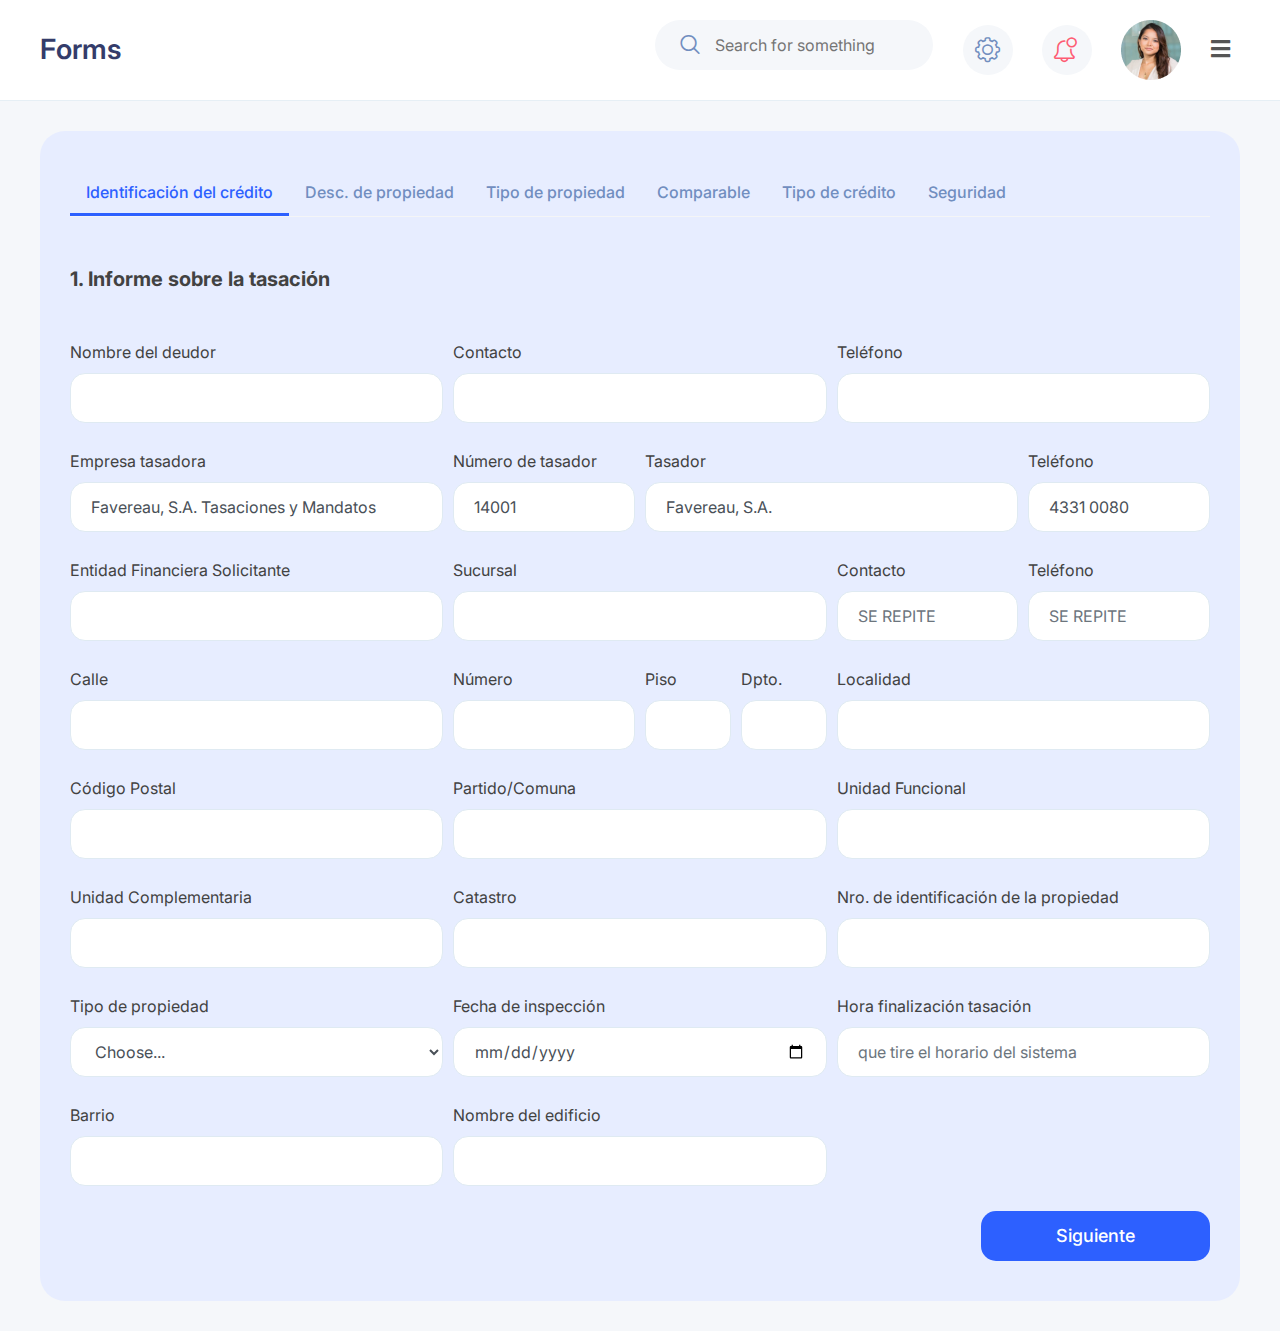
==== commit 0a0fcad4: "update styles and fix" ====
--- a/forms.html
+++ b/forms.html
@@ -248,7 +248,7 @@
                       <h5 class="section-title">
                         1. Informe sobre la tasación
                       </h5>
-                      <div class="container mt-5">
+                      <div class="mt-5">
                         <div class="form-row profile-form">
                           <div
                             class="form-group single-form single-form col-md-4"
@@ -556,7 +556,7 @@
                       <h5 class="section-title">
                         2. Descripción de la propiedad
                       </h5>
-                      <div class="container mt-5">
+                      <div class="mt-5">
                         <div class="form-row">
                           <div class="form-group single-form col-md-4">
                             <label for="tipoConstruccion"
@@ -1848,7 +1848,7 @@
                     role="tabpanel"
                     aria-labelledby="comparable-tab"
                   >
-                    <section class="container mt-5">
+                    <section class="mt-5">
                       <h5 class="section-title">6. Comparables</h5>
                       <tr />
                       <section>
@@ -2878,11 +2878,9 @@
                     aria-labelledby="security-tab"
                   >
                     <section>
-                      <div
-                        class="container mt-5 flex justify-center align-center"
-                      >
+                      <div class="mt-5 flex justify-center align-center">
                         <h5>7. Valuación</h5>
-                        <div class="container mt-5">
+                        <div class="mt-5">
                           <form>
                             <div class="form-row">
                               <div
--- a/css/style.css
+++ b/css/style.css
@@ -2056,9 +2056,18 @@
 
 .section-title {
   text-align: left;
-  padding: 10px;
   font-weight: bold;
 }
+
+.main-content .setting-content .settings-tab .single-form select {
+    width: 100%;
+    height: 50px;
+    border-radius: 15px;
+    background: #ffffff;
+    border: 1px solid #DFEAF2;
+    padding: 0 20px;
+}
+
 
 
 .section-subtitle {
